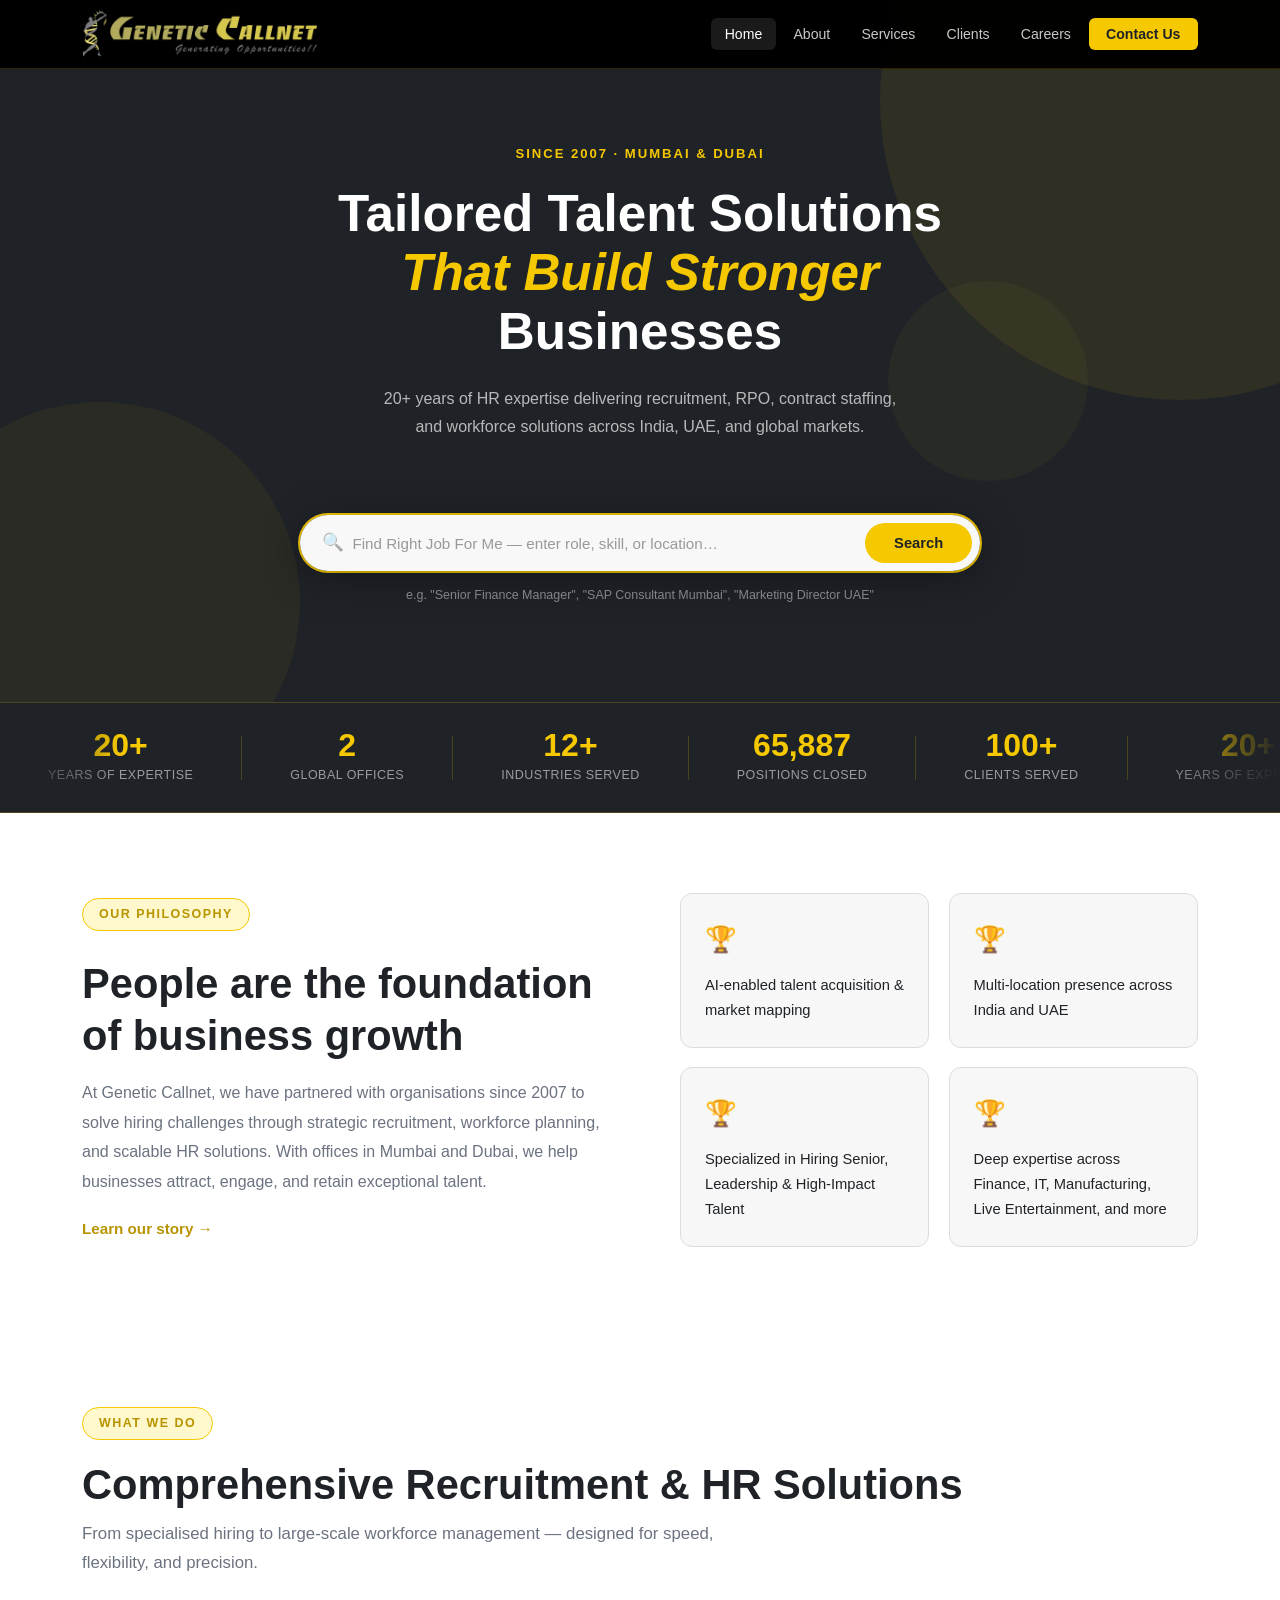
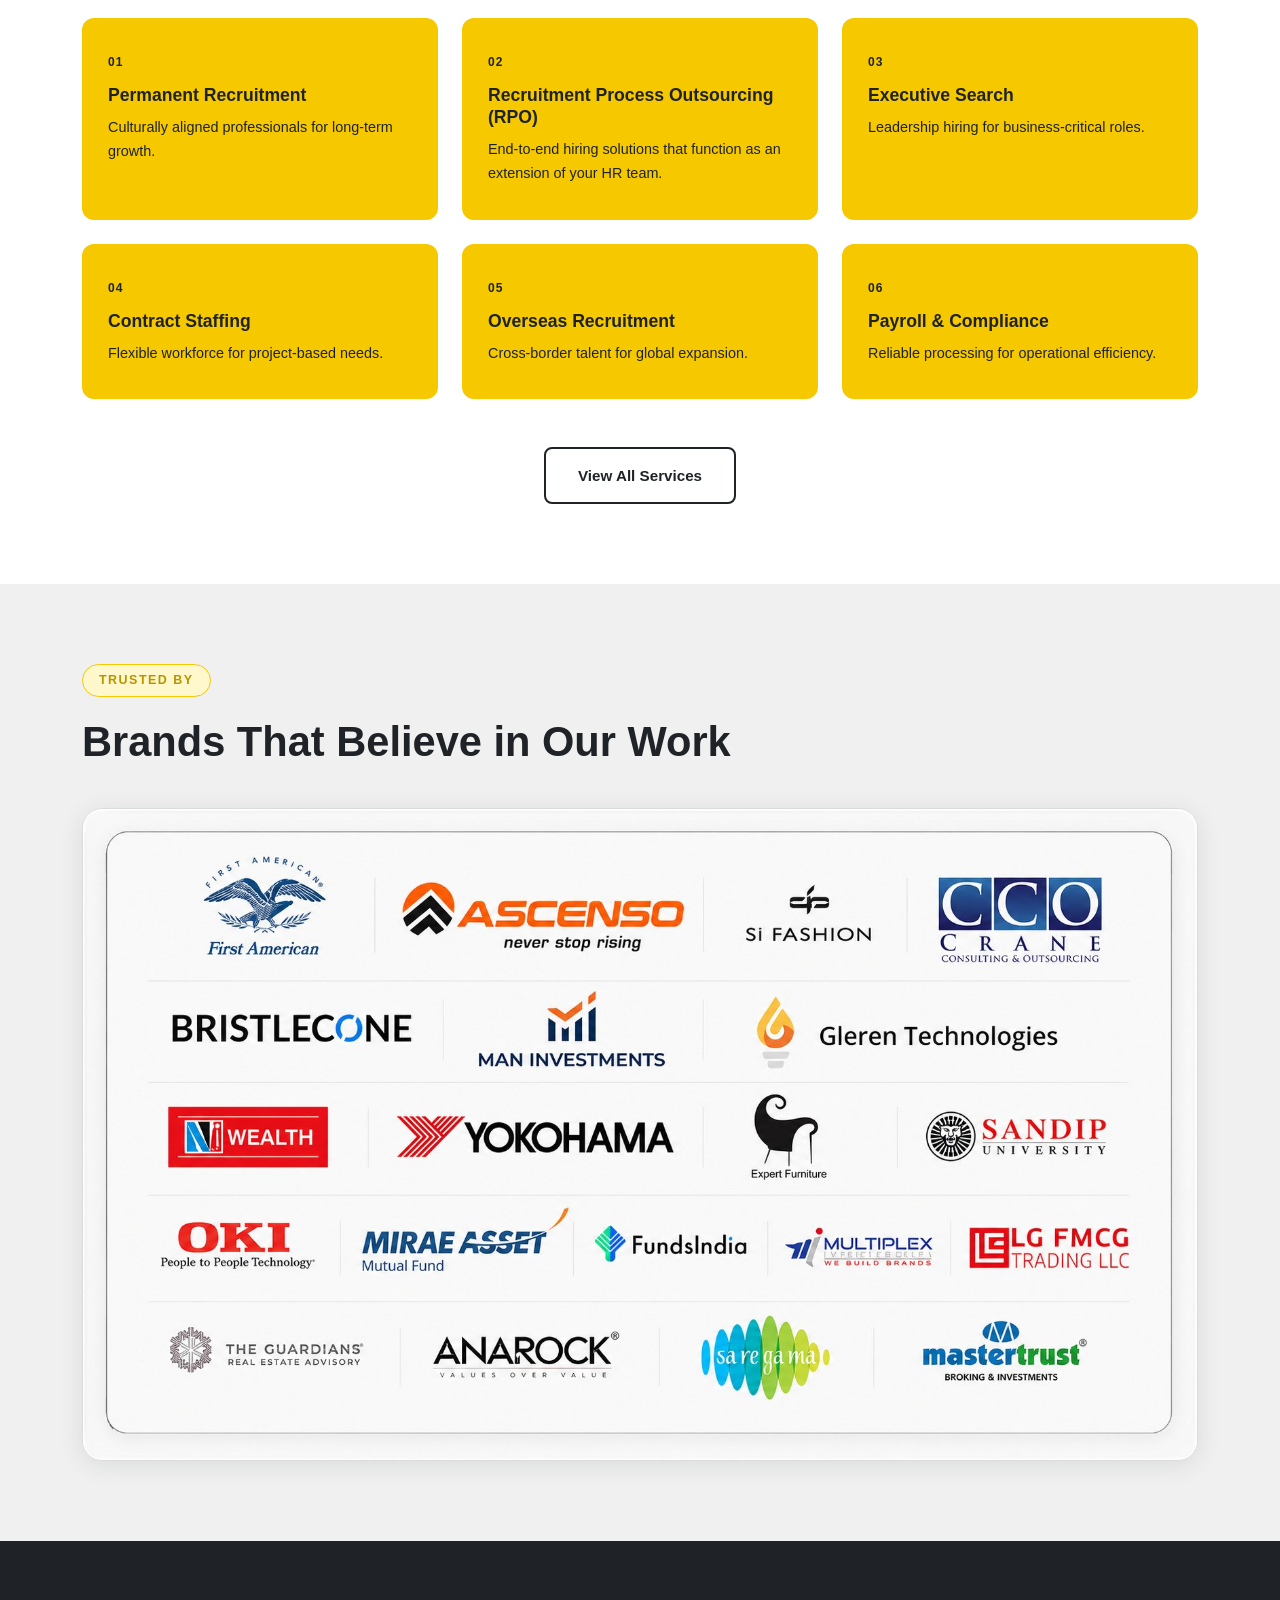
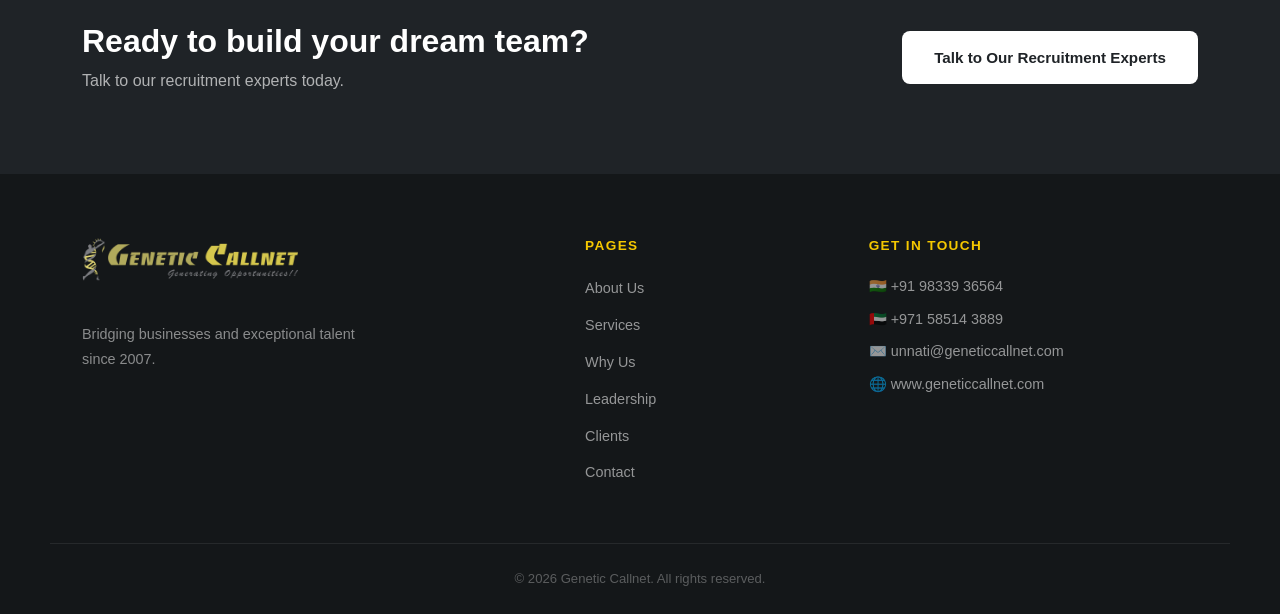
==== index.html @ 15340e13 "Add files via upload" ====
<!DOCTYPE html>
<html lang="en">
<head>
  <meta charset="UTF-8" />
  <meta name="viewport" content="width=device-width, initial-scale=1.0" />
  <title>Genetic Callnet – Tailored Talent Solutions</title>
  <link rel="stylesheet" href="style.css" />
</head>
<body>

  <!-- NAV -->
  <nav class="nav" id="nav">
    <div class="nav-inner">
      <a href="index.html" class="logo"><img src="GCLogo-transparent.png" alt="Genetic Callnet" class="logo-img" /></a>
      <button class="hamburger" id="hamburger" aria-label="Menu"><span></span><span></span><span></span></button>
      <ul class="nav-links" id="nav-links">
        <li><a href="index.html" class="active">Home</a></li>
        <li class="nav-item" id="about-dropdown">
          <button class="dropdown-toggle">About</button>
          <div class="dropdown-menu">
            <a href="about.html">About Us</a>
            <a href="why-us.html">Why Genetic Callnet</a>
            <a href="leadership.html">Leadership Team</a>
          </div>
        </li>
        <li><a href="services.html">Services</a></li>
        <li><a href="clients.html">Clients</a></li>
        <li><a href="careers.html">Careers</a></li>
        <li><a href="contact.html" class="nav-cta">Contact Us</a></li>
      </ul>
    </div>
  </nav>

  <!-- HERO -->
  <section class="hero hero--compact hero--centered">
    <div class="hero-bg">
      <div class="hero-circle c1"></div>
      <div class="hero-circle c2"></div>
      <div class="hero-circle c3"></div>
    </div>
    <div class="hero-content hero-content--centered">
      <p class="hero-eyebrow">Since 2007 · Mumbai & Dubai</p>
      <h1 class="hero-headline">
        Tailored Talent Solutions<br/>
        <em>That Build Stronger</em><br/>
        Businesses
      </h1>
      <p class="hero-sub">20+ years of HR expertise delivering recruitment, RPO, contract staffing, and workforce solutions across India, UAE, and global markets.</p>
      <div class="hero-search-wrap">
        <div class="hero-search-box">
          <span class="hero-search-icon">🔍</span>
          <input type="text" class="hero-search-input" placeholder="Find Right Job For Me — enter role, skill, or location…" id="heroSearch" />
          <button class="hero-search-btn" onclick="handleHeroSearch()">Search</button>
        </div>
        <p class="hero-search-hint">e.g. "Senior Finance Manager", "SAP Consultant Mumbai", "Marketing Director UAE"</p>
      </div>
    </div>
  </section>

  <!-- STATS MARQUEE -->
  <div class="stats-marquee-wrap">
    <div class="stats-marquee-track">
      <!-- repeated twice for seamless loop -->
      <div class="marquee-stat"><span class="marquee-num">20+</span><span class="marquee-label">Years of Expertise</span></div>
      <div class="marquee-divider"></div>
      <div class="marquee-stat"><span class="marquee-num">2</span><span class="marquee-label">Global Offices</span></div>
      <div class="marquee-divider"></div>
      <div class="marquee-stat"><span class="marquee-num">12+</span><span class="marquee-label">Industries Served</span></div>
      <div class="marquee-divider"></div>
      <div class="marquee-stat"><span class="marquee-num">65,887</span><span class="marquee-label">Positions Closed</span></div>
      <div class="marquee-divider"></div>
      <div class="marquee-stat"><span class="marquee-num">100+</span><span class="marquee-label">Clients Served</span></div>
      <div class="marquee-divider"></div>
      <!-- duplicate for seamless loop -->
      <div class="marquee-stat"><span class="marquee-num">20+</span><span class="marquee-label">Years of Expertise</span></div>
      <div class="marquee-divider"></div>
      <div class="marquee-stat"><span class="marquee-num">2</span><span class="marquee-label">Global Offices</span></div>
      <div class="marquee-divider"></div>
      <div class="marquee-stat"><span class="marquee-num">12+</span><span class="marquee-label">Industries Served</span></div>
      <div class="marquee-divider"></div>
      <div class="marquee-stat"><span class="marquee-num">65,887</span><span class="marquee-label">Positions Closed</span></div>
      <div class="marquee-divider"></div>
      <div class="marquee-stat"><span class="marquee-num">100+</span><span class="marquee-label">Clients Served</span></div>
      <div class="marquee-divider"></div>
    </div>
  </div>

  <!-- INTRO -->
  <section class="intro section">
    <div class="container two-col">
      <div class="intro-text">
        <span class="tag">Our Philosophy</span>
        <h2>People are the foundation of business growth</h2>
        <p>At Genetic Callnet, we have partnered with organisations since 2007 to solve hiring challenges through strategic recruitment, workforce planning, and scalable HR solutions. With offices in Mumbai and Dubai, we help businesses attract, engage, and retain exceptional talent.</p>
        <a href="about.html" class="link-arrow">Learn our story →</a>
      </div>
      <div class="why-grid">
        <div class="why-card">
          <div class="why-icon">🏆</div>
          <p>AI-enabled talent acquisition & market mapping</p>
        </div>
        <div class="why-card">
          <div class="why-icon">🏆</div>
          <p>Multi-location presence across India and UAE</p>
        </div>
        <div class="why-card">
          <div class="why-icon">🏆</div>
          <p>Specialized in Hiring Senior, Leadership & High-Impact Talent</p>
        </div>
        <div class="why-card">
          <div class="why-icon">🏆</div>
          <p>Deep expertise across Finance, IT, Manufacturing, Live Entertainment, and more</p>
        </div>
      </div>
    </div>
  </section>

  <!-- SERVICES STRIP -->
  <section class="services-strip section">
    <div class="container">
      <span class="tag">What We Do</span>
      <h2>Comprehensive Recruitment & HR Solutions</h2>
      <p class="section-sub">From specialised hiring to large-scale workforce management — designed for speed, flexibility, and precision.</p>
      <div class="service-cards">
        <a href="services.html" class="service-card">
          <span class="sc-num">01</span>
          <h3>Permanent Recruitment</h3>
          <p>Culturally aligned professionals for long-term growth.</p>
        </a>
        <a href="services.html" class="service-card">
          <span class="sc-num">02</span>
          <h3>Recruitment Process Outsourcing (RPO)</h3>
          <p>End-to-end hiring solutions that function as an extension of your HR team.</p>
        </a>
        <a href="services.html" class="service-card">
          <span class="sc-num">03</span>
          <h3>Executive Search</h3>
          <p>Leadership hiring for business-critical roles.</p>
        </a>
        <a href="services.html" class="service-card">
          <span class="sc-num">04</span>
          <h3>Contract Staffing</h3>
          <p>Flexible workforce for project-based needs.</p>
        </a>
        <a href="services.html" class="service-card">
          <span class="sc-num">05</span>
          <h3>Overseas Recruitment</h3>
          <p>Cross-border talent for global expansion.</p>
        </a>
        <a href="services.html" class="service-card">
          <span class="sc-num">06</span>
          <h3>Payroll & Compliance</h3>
          <p>Reliable processing for operational efficiency.</p>
        </a>
      </div>
      <div class="center-link"><a href="services.html" class="btn btn-outline">View All Services</a></div>
    </div>
  </section>

  <!-- BRANDS -->
  <section class="brands section">
    <div class="container">
      <span class="tag">Trusted By</span>
      <h2>Brands That Believe in Our Work</h2>
      <div class="brands-logo-wrap">
        <img src="clients-logos-v2.png" alt="Our Clients – First American, Ascenso, Si Fashion, Crane CCO, Bristlecone, Man Investments, Gleren Technologies, NJ Wealth, Yokohama, Expert Furniture, Sandip University, OKI, The Guardians, Mirae Asset, FundsIndia, Multiplex, LG FMCG, ANAROCK, Saregama, Mastertrust" class="brands-logo-img" />
      </div>
    </div>
  </section>

  <!-- CTA BANNER -->
  <section class="cta-banner">
    <div class="container cta-inner">
      <div>
        <h2>Ready to build your dream team?</h2>
        <p>Talk to our recruitment experts today.</p>
      </div>
      <a href="contact.html" class="btn btn-white">Talk to Our Recruitment Experts</a>
    </div>
  </section>

  <!-- FOOTER -->
  <footer class="footer">
    <div class="container footer-grid">
      <div class="footer-brand">
        <a href="index.html" class="logo logo-light"><img src="GCLogo-transparent.png" alt="Genetic Callnet" class="logo-img logo-img--footer" /></a>
        <p>Bridging businesses and exceptional talent since 2007.</p>
      </div>
      <div class="footer-links">
        <h4>Pages</h4>
        <ul>
          <li><a href="about.html">About Us</a></li>
          <li><a href="services.html">Services</a></li>
          <li><a href="why-us.html">Why Us</a></li>
          <li><a href="leadership.html">Leadership</a></li>
          <li><a href="clients.html">Clients</a></li>
          <li><a href="contact.html">Contact</a></li>
        </ul>
      </div>
      <div class="footer-contact">
        <h4>Get in Touch</h4>
        <p>🇮🇳 +91 98339 36564</p>
        <p>🇦🇪 +971 58514 3889</p>
        <p>✉️ unnati@geneticcallnet.com</p>
        <p>🌐 www.geneticcallnet.com</p>
      </div>
    </div>
    <div class="footer-bottom">
      <p>© 2026 Genetic Callnet. All rights reserved.</p>
    </div>
  </footer>

  <script>
    function handleHeroSearch() {
      const val = document.getElementById('heroSearch').value.trim();
      if (val) {
        window.location.href = 'careers.html?q=' + encodeURIComponent(val);
      }
    }
    document.getElementById('heroSearch').addEventListener('keydown', function(e) {
      if (e.key === 'Enter') handleHeroSearch();
    });
  </script>
  <script src="main.js"></script>
</body>
</html>
---- style.css ----
/* ─── CENTURY GOTHIC FONT STACK ─── */
/* Century Gothic is a system font; fallbacks for non-Windows systems */
:root {
  --font-main: 'Century Gothic', 'CenturyGothic', 'AppleGothic', 'Gill Sans', 'Gill Sans MT', Calibri, 'Trebuchet MS', sans-serif;
}

/* ================================
   GENETIC CALLNET – MAIN STYLESHEET
   Theme: Yellow · Grey · White
   ================================ */

:root {
  /* Greys (replace navies) */
  --navy:       #1f2327;
  --navy-mid:   #2c3136;
  --navy-light: #3a4149;

  /* Yellow (replace gold) */
  --gold:       #f5c800;
  --gold-light: #ffd633;
  --gold-dim:   #b89400;

  /* Backgrounds */
  --cream:      #f7f7f7;
  --white:      #ffffff;

  /* Text */
  --text:       #1f2327;
  --text-muted: #6b7280;

  /* Alt background & border */
  --bg-alt:     #f0f0f0;
  --border:     #dcdcdc;

  --radius:     12px;
  --radius-lg:  20px;
  --shadow:     0 4px 24px rgba(31,35,39,0.10);
  --shadow-lg:  0 12px 48px rgba(31,35,39,0.16);
  --transition: 0.3s cubic-bezier(0.4,0,0.2,1);
}

*, *::before, *::after { box-sizing: border-box; margin: 0; padding: 0; }
html { scroll-behavior: smooth; }

body {
  font-family: var(--font-main);
  color: var(--text);
  background: var(--white);
  line-height: 1.7;
  -webkit-font-smoothing: antialiased;
}

h1, h2, h3, h4 { font-family: var(--font-main); line-height: 1.25; }
h1 { font-size: clamp(2.2rem, 5vw, 3.8rem); }
h2 { font-size: clamp(1.7rem, 3.5vw, 2.6rem); }
h3 { font-size: clamp(1.2rem, 2vw, 1.5rem); }
h4 { font-size: 1.05rem; }
em { font-style: italic; color: var(--gold-dim); }

p { color: var(--text-muted); font-size: 1rem; }
a { color: inherit; text-decoration: none; }
img { max-width: 100%; }

.container { max-width: 1180px; margin: 0 auto; padding: 0 2rem; }
.section { padding: 5rem 0; }

/* ─── TAG ─── */
.tag {
  display: inline-block;
  font-size: 0.78rem;
  font-weight: 600;
  letter-spacing: 0.12em;
  text-transform: uppercase;
  color: var(--gold-dim);
  background: #fff8cc;
  border: 1px solid #f5c800;
  border-radius: 50px;
  padding: 0.3rem 1rem;
  margin-bottom: 1.2rem;
}

.section-sub {
  color: var(--text-muted);
  font-size: 1.05rem;
  max-width: 640px;
  margin: 0.6rem 0 2.5rem;
}

/* ─── BUTTONS ─── */
.btn {
  display: inline-flex;
  align-items: center;
  gap: 0.5rem;
  font-family: var(--font-main);
  font-size: 0.95rem;
  font-weight: 700;
  border-radius: 8px;
  padding: 0.85rem 2rem;
  cursor: pointer;
  border: none;
  transition: var(--transition);
  text-decoration: none;
}

.btn-primary {
  background: var(--gold);
  color: var(--navy);
}
.btn-primary:hover { background: var(--gold-light); transform: translateY(-2px); box-shadow: 0 8px 24px rgba(245,200,0,0.45); }

.btn-ghost {
  background: rgba(255,255,255,0.12);
  color: var(--white);
  border: 1.5px solid rgba(255,255,255,0.35);
  backdrop-filter: blur(10px);
}
.btn-ghost:hover { background: rgba(255,255,255,0.22); transform: translateY(-2px); }

.btn-outline {
  background: transparent;
  color: var(--navy);
  border: 2px solid var(--navy);
}
.btn-outline:hover { background: var(--navy); color: var(--white); }

.btn-white { background: var(--white); color: var(--navy); font-weight: 700; }
.btn-white:hover { background: var(--gold); color: var(--navy); transform: translateY(-2px); }

.btn-full { width: 100%; justify-content: center; }

.link-arrow {
  display: inline-flex;
  align-items: center;
  gap: 0.4rem;
  color: var(--gold-dim);
  font-weight: 600;
  font-size: 0.95rem;
  margin-top: 1.2rem;
  transition: gap var(--transition);
}
.link-arrow:hover { gap: 0.8rem; }

.center-link { text-align: center; margin-top: 3rem; }

/* ─── NAV ─── */
.nav {
  position: fixed;
  top: 0; left: 0; right: 0;
  z-index: 100;
  background: rgba(0,0,0,0.98);
  backdrop-filter: blur(16px);
  border-bottom: 1px solid rgba(245,200,0,0.18);
  transition: var(--transition);
}

.nav-inner {
  max-width: 1180px;
  margin: 0 auto;
  padding: 0 2rem;
  height: 68px;
  display: flex;
  align-items: center;
  justify-content: space-between;
}

.logo {
  font-family: var(--font-main);
  font-size: 1.35rem;
  font-weight: 700;
  color: var(--white);
  letter-spacing: 0.01em;
}
.logo-g { color: var(--gold); }
.logo-rest { color: var(--white); }
.logo-light .logo-g { color: var(--gold-light); }
.logo-light .logo-rest { color: rgba(255,255,255,0.85); }

.nav-links {
  display: flex;
  align-items: center;
  gap: 0.25rem;
  list-style: none;
}

.nav-links a {
  color: rgba(255,255,255,0.78);
  font-size: 0.88rem;
  font-weight: 500;
  padding: 0.5rem 0.85rem;
  border-radius: 6px;
  transition: var(--transition);
}
.nav-links a:hover, .nav-links a.active { color: var(--white); background: rgba(255,255,255,0.1); }

.nav-links .nav-cta {
  background: var(--gold);
  color: var(--navy);
  font-weight: 700;
  padding: 0.5rem 1.1rem;
  border-radius: 6px;
}
.nav-links .nav-cta:hover { background: var(--gold-light); }

.hamburger {
  display: none;
  flex-direction: column;
  gap: 5px;
  background: none;
  border: none;
  cursor: pointer;
  padding: 4px;
}
.hamburger span {
  display: block;
  width: 24px;
  height: 2px;
  background: var(--white);
  border-radius: 2px;
  transition: var(--transition);
}

/* ─── HERO ─── */
.hero {
  min-height: 100vh;
  background: var(--navy);
  display: flex;
  flex-direction: column;
  justify-content: center;
  padding: 8rem 2rem 3rem;
  position: relative;
  overflow: hidden;
}

.hero-bg { position: absolute; inset: 0; pointer-events: none; }
.hero-circle {
  position: absolute;
  border-radius: 50%;
  background: var(--gold);
  opacity: 0.07;
}
.c1 { width: 600px; height: 600px; top: -200px; right: -200px; }
.c2 { width: 400px; height: 400px; bottom: -100px; left: -100px; opacity: 0.05; }
.c3 { width: 200px; height: 200px; top: 40%; right: 15%; opacity: 0.04; }

.hero-content { max-width: 1180px; margin: 0 auto; width: 100%; position: relative; z-index: 1; }

.hero-eyebrow {
  font-size: 0.82rem;
  font-weight: 600;
  letter-spacing: 0.15em;
  text-transform: uppercase;
  color: var(--gold);
  margin-bottom: 1.2rem;
}

.hero-headline { color: var(--white); line-height: 1.15; margin-bottom: 1.5rem; }
.hero-headline em { color: var(--gold); }

.hero-sub {
  color: rgba(255,255,255,0.68);
  font-size: 1.1rem;
  max-width: 580px;
  margin-bottom: 2.5rem;
}

.hero-ctas { display: flex; gap: 1rem; flex-wrap: wrap; }

.hero-stats {
  display: flex;
  align-items: center;
  gap: 2.5rem;
  margin-top: 5rem;
  max-width: 1180px;
  margin-left: auto; margin-right: auto;
  padding: 2rem;
  background: rgba(255,255,255,0.05);
  border: 1px solid rgba(245,200,0,0.2);
  border-radius: var(--radius);
  backdrop-filter: blur(10px);
  position: relative; z-index: 1;
}

.stat { display: flex; flex-direction: column; gap: 0.3rem; }
.stat-num { font-family: var(--font-main); font-size: 2.2rem; font-weight: 700; color: var(--gold); }
.stat-label { font-size: 0.85rem; color: rgba(255,255,255,0.6); }
.stat-divider { width: 1px; height: 50px; background: rgba(245,200,0,0.25); }

/* ─── PAGE HERO ─── */
.page-hero {
  background: var(--navy);
  padding: 9rem 2rem 5rem;
  position: relative;
  overflow: hidden;
}

.page-hero-bg {
  position: absolute; inset: 0;
  background: radial-gradient(ellipse at 80% 50%, rgba(245,200,0,0.07) 0%, transparent 60%);
}

.page-hero .container { position: relative; z-index: 1; }
.page-hero h1 { color: var(--white); margin-bottom: 1rem; }
.page-hero h1 em { color: var(--gold); }
.page-hero .hero-sub { color: rgba(255,255,255,0.65); }

/* ─── TWO COLUMN ─── */
.two-col {
  display: grid;
  grid-template-columns: 1fr 1fr;
  gap: 5rem;
  align-items: center;
}

/* ─── INTRO ─── */
.intro-text h2 { margin: 0.5rem 0 1rem; }
.intro-text p { line-height: 1.85; }

.why-grid { display: grid; grid-template-columns: 1fr 1fr; gap: 1.2rem; }

.why-card {
  background: var(--cream);
  border: 1px solid var(--border);
  border-radius: var(--radius);
  padding: 1.5rem;
  transition: var(--transition);
}
.why-card:hover { box-shadow: var(--shadow); transform: translateY(-3px); border-color: var(--gold); }
.why-icon { font-size: 1.6rem; margin-bottom: 0.7rem; }
.why-card p { font-size: 0.92rem; color: var(--text); }

/* ─── SERVICE STRIP ─── */
.service-cards {
  display: grid;
  grid-template-columns: repeat(3, 1fr);
  gap: 1.5rem;
  margin-top: 2.5rem;
}

.service-card {
  background: var(--gold);
  border: 2px solid var(--gold);
  border-radius: var(--radius);
  padding: 2rem 1.5rem;
  display: block;
  transition: var(--transition);
  position: relative;
  overflow: hidden;
  color: var(--navy);
}
.service-card::before {
  content: '';
  position: absolute;
  inset: 0;
  background: var(--navy);
  transform: scaleY(0);
  transform-origin: bottom;
  transition: var(--transition);
  z-index: 0;
}
.service-card:hover { box-shadow: 0 12px 40px rgba(245,200,0,0.35); transform: translateY(-5px); }
.service-card:hover::before { transform: scaleY(1); }
.service-card:hover .sc-num,
.service-card:hover h3,
.service-card:hover p { color: var(--white); position: relative; z-index: 1; }
.service-card .sc-num,
.service-card h3,
.service-card p { position: relative; z-index: 1; transition: color var(--transition); }

.sc-num {
  font-size: 0.75rem;
  font-weight: 700;
  letter-spacing: 0.1em;
  color: var(--navy);
  display: block;
  margin-bottom: 0.8rem;
}
.service-card h3 { font-size: 1.1rem; margin-bottom: 0.5rem; color: var(--navy); }
.service-card p { font-size: 0.9rem; color: var(--navy); }

/* ─── BRANDS ─── */
.brands { background: var(--bg-alt); }

.brands-row { display: flex; flex-wrap: wrap; gap: 1.2rem; margin-top: 2rem; }

.brands-row span {
  background: var(--white);
  border: 1px solid var(--border);
  border-radius: 8px;
  padding: 0.75rem 1.5rem;
  font-weight: 600;
  font-size: 0.9rem;
  color: var(--navy-mid);
  transition: var(--transition);
}
.brands-row span:hover { border-color: var(--gold); box-shadow: var(--shadow); }

/* ─── CTA BANNER ─── */
.cta-banner { background: var(--navy); padding: 5rem 2rem; }

.cta-inner {
  display: flex;
  align-items: center;
  justify-content: space-between;
  gap: 2rem;
  flex-wrap: wrap;
}
.cta-inner h2 { color: var(--white); font-size: 2rem; margin-bottom: 0.4rem; }
.cta-inner p { color: rgba(255,255,255,0.65); }

/* ─── FOOTER ─── */
.footer { background: #141719; padding: 4rem 2rem 0; }

.footer-grid {
  display: grid;
  grid-template-columns: 2fr 1fr 1.5fr;
  gap: 4rem;
  padding-bottom: 3rem;
  border-bottom: 1px solid rgba(255,255,255,0.08);
}

.footer-brand p {
  color: rgba(255,255,255,0.5);
  font-size: 0.9rem;
  margin-top: 1rem;
  max-width: 280px;
}

.footer-links h4, .footer-contact h4 {
  color: var(--gold);
  font-size: 0.85rem;
  letter-spacing: 0.1em;
  text-transform: uppercase;
  margin-bottom: 1.2rem;
  font-family: var(--font-main);
}

.footer-links ul { list-style: none; }
.footer-links li { margin-bottom: 0.6rem; }
.footer-links a { color: rgba(255,255,255,0.55); font-size: 0.9rem; transition: var(--transition); }
.footer-links a:hover { color: var(--gold); }

.footer-contact p { color: rgba(255,255,255,0.55); font-size: 0.9rem; margin-bottom: 0.5rem; }

.footer-bottom { padding: 1.5rem 0; text-align: center; }
.footer-bottom p { font-size: 0.82rem; color: rgba(255,255,255,0.3); }

/* ─── ABOUT PAGE ─── */
.about-side { display: flex; flex-direction: column; gap: 1.5rem; }
.about-highlight {
  background: var(--cream);
  border: 1px solid var(--border);
  border-radius: var(--radius);
  padding: 2rem;
  text-align: center;
}
.about-big {
  font-family: var(--font-main);
  font-size: 3.5rem;
  font-weight: 900;
  color: var(--gold-dim);
  display: block;
  line-height: 1;
}
.about-highlight p { font-size: 0.95rem; color: var(--text-muted); margin-top: 0.5rem; }

.mv-grid { display: grid; grid-template-columns: 1fr 1fr; gap: 2rem; }

.mv-card {
  padding: 3rem 2.5rem;
  border-radius: var(--radius-lg);
  position: relative;
  overflow: hidden;
}
.mission { background: var(--navy); color: white; }
.vision  { background: var(--gold); color: var(--navy); }
.mv-icon { font-size: 2rem; margin-bottom: 1rem; }
.mv-card h3 { margin-bottom: 1rem; font-size: 1.4rem; }
.mission h3 { color: var(--gold); }
.vision h3  { color: var(--navy); }
.mission p  { color: rgba(255,255,255,0.75); }
.vision p   { color: rgba(31,35,39,0.75); }

.process-steps { display: flex; align-items: stretch; gap: 0.5rem; flex-wrap: wrap; }
.step {
  flex: 1; min-width: 160px;
  background: var(--white);
  border-radius: var(--radius);
  padding: 2rem 1.5rem;
  border: 1px solid var(--border);
}
.step-num {
  font-family: var(--font-main);
  font-size: 1.8rem;
  font-weight: 700;
  color: var(--gold);
  display: block;
  margin-bottom: 0.5rem;
}
.step h4 { margin-bottom: 0.4rem; }
.step p  { font-size: 0.88rem; }
.step-arrow { color: var(--gold); font-size: 1.5rem; padding-top: 2.5rem; flex-shrink: 0; }

/* ─── SERVICES FULL GRID ─── */
.services-full-grid { display: grid; grid-template-columns: 1fr 1fr; gap: 1.5rem; }

.svc-full-card {
  display: flex;
  gap: 1.5rem;
  background: var(--white);
  border: 1px solid var(--border);
  border-radius: var(--radius);
  padding: 2rem;
  transition: var(--transition);
}
.svc-full-card:hover { box-shadow: var(--shadow); transform: translateY(-3px); border-color: var(--gold); }

.svc-icon-box {
  font-size: 2rem; flex-shrink: 0;
  width: 56px; height: 56px;
  background: #fff8cc;
  border-radius: 12px;
  display: flex; align-items: center; justify-content: center;
}
.svc-content h3 { font-size: 1.15rem; margin-bottom: 0.5rem; }
.svc-content p  { font-size: 0.92rem; line-height: 1.7; }

/* ─── WHY US ─── */
.advantage-grid { display: grid; grid-template-columns: 1fr 1fr; gap: 1.5rem; }

.adv-card {
  display: flex; gap: 1.5rem;
  background: var(--white);
  border: 1px solid var(--border);
  border-radius: var(--radius);
  padding: 2.5rem 2rem;
  transition: var(--transition);
}
.adv-card:hover { box-shadow: var(--shadow); transform: translateY(-3px); border-color: var(--gold); }
.adv-card--wide { grid-column: 1 / -1; }

.adv-num {
  font-family: var(--font-main);
  font-size: 2.5rem; font-weight: 900;
  color: var(--gold); opacity: 0.4;
  flex-shrink: 0; line-height: 1;
}
.adv-body h3 { margin-bottom: 0.7rem; }
.adv-body p  { font-size: 0.95rem; line-height: 1.8; }

.industry-tags { display: flex; flex-wrap: wrap; gap: 0.6rem; margin-top: 1.2rem; }
.industry-tags span {
  background: #fff8cc;
  border: 1px solid #f5c800;
  border-radius: 50px;
  padding: 0.3rem 0.9rem;
  font-size: 0.82rem;
  font-weight: 500;
  color: var(--navy-mid);
}

.numbers-row { display: grid; grid-template-columns: repeat(4, 1fr); gap: 2rem; }
.number-card {
  text-align: center;
  background: var(--white);
  border-radius: var(--radius);
  padding: 2.5rem 1.5rem;
  border: 1px solid var(--border);
  transition: var(--transition);
}
.number-card:hover { border-color: var(--gold); box-shadow: var(--shadow); }
.big-num {
  font-family: var(--font-main);
  font-size: 3rem; font-weight: 900;
  color: var(--gold-dim);
  display: block; margin-bottom: 0.5rem;
}
.number-card p { font-size: 0.9rem; }

/* ─── LEADERSHIP ─── */
.leaders-grid { display: flex; flex-direction: column; gap: 2.5rem; }

.leader-card {
  display: flex; gap: 3rem;
  background: var(--white);
  border: 1px solid var(--border);
  border-radius: var(--radius-lg);
  padding: 3rem;
  align-items: flex-start;
  transition: var(--transition);
}
.leader-card:hover { box-shadow: var(--shadow-lg); border-color: var(--gold); }

.leader-avatar {
  width: 120px; height: 120px;
  border-radius: 50%;
  display: flex; align-items: center; justify-content: center;
  font-size: 1.6rem; font-weight: 700;
  color: white; flex-shrink: 0;
  font-family: var(--font-main);
}

.leader-info h3 { margin-bottom: 0.2rem; font-size: 1.5rem; }
.leader-title { color: var(--gold-dim); font-weight: 600; font-size: 0.9rem; margin-bottom: 1rem; }
.leader-bio { font-size: 0.97rem; line-height: 1.85; }
.leader-expertise { display: flex; flex-wrap: wrap; gap: 0.6rem; margin-top: 1.2rem; }
.leader-expertise span {
  background: #fff8cc;
  border: 1px solid #f5c800;
  border-radius: 50px;
  padding: 0.3rem 0.9rem;
  font-size: 0.82rem;
  font-weight: 500;
  color: var(--navy);
}

/* ─── CLIENTS ─── */
.brands-showcase { display: grid; grid-template-columns: repeat(4, 1fr); gap: 1.2rem; }

.brand-tile {
  background: var(--white);
  border: 1px solid var(--border);
  border-radius: var(--radius);
  padding: 2rem 1.5rem;
  text-align: center;
  font-weight: 700; font-size: 1rem;
  color: var(--navy);
  transition: var(--transition);
}
.brand-tile:hover { border-color: var(--gold); box-shadow: var(--shadow); transform: translateY(-3px); }

.industry-grid { display: grid; grid-template-columns: repeat(4, 1fr); gap: 1.2rem; }

.industry-card {
  background: var(--white);
  border: 1px solid var(--border);
  border-radius: var(--radius);
  padding: 1.8rem 1.5rem;
  transition: var(--transition);
}
.industry-card:hover { box-shadow: var(--shadow); transform: translateY(-3px); border-color: var(--gold); }
.ind-icon { font-size: 2rem; display: block; margin-bottom: 0.8rem; }
.industry-card h4 { margin-bottom: 0.5rem; }
.industry-card p  { font-size: 0.85rem; }

/* ─── CASE STUDIES ─── */
.cases-grid { display: grid; grid-template-columns: 1fr 1fr; gap: 2rem; }

.case-card {
  background: var(--white);
  border: 1px solid var(--border);
  border-radius: var(--radius-lg);
  overflow: hidden;
  transition: var(--transition);
}
.case-card:hover { box-shadow: var(--shadow-lg); transform: translateY(-4px); border-color: var(--gold); }

.case-header {
  display: flex; align-items: center;
  gap: 1.2rem; padding: 1.8rem 2rem;
}
.case-logo-placeholder {
  width: 52px; height: 52px;
  border-radius: 12px;
  display: flex; align-items: center; justify-content: center;
  font-size: 0.9rem; font-weight: 700;
  color: white; flex-shrink: 0;
}
.case-header h3 { font-size: 1.2rem; margin-bottom: 0.2rem; }
.case-sector { font-size: 0.8rem; color: var(--text-muted); font-weight: 500; }

.case-body { padding: 0 2rem 1.5rem; display: flex; flex-direction: column; gap: 1rem; }
.case-challenge h4, .case-solution h4, .case-outcome h4 {
  font-family: var(--font-main);
  font-size: 0.78rem; letter-spacing: 0.1em;
  text-transform: uppercase; color: var(--text-muted);
  margin-bottom: 0.4rem;
}
.case-challenge p, .case-solution p, .case-outcome p { font-size: 0.92rem; line-height: 1.7; }

.outcome-highlight {
  display: flex; align-items: center; gap: 1rem;
  background: #fff8cc;
  border-radius: 10px; padding: 1rem 1.2rem;
  border: 1px solid #f5c800;
}
.outcome-num {
  font-family: var(--font-main);
  font-size: 2.2rem; font-weight: 900;
  color: var(--gold-dim); flex-shrink: 0;
}
.outcome-highlight p { font-size: 0.88rem; margin: 0; }

.case-tags { display: flex; flex-wrap: wrap; gap: 0.5rem; padding: 0 2rem 2rem; }
.case-tags span {
  background: var(--cream);
  border: 1px solid var(--border);
  border-radius: 50px;
  padding: 0.2rem 0.8rem;
  font-size: 0.78rem; font-weight: 500;
}

/* ─── CONTACT ─── */
.contact-layout {
  display: grid; grid-template-columns: 1fr 1.4fr;
  gap: 5rem; align-items: flex-start;
}

.contact-info-col h2 { margin-bottom: 2rem; }
.contact-cards { display: flex; flex-direction: column; gap: 1.2rem; }

.contact-card {
  display: flex; gap: 1.2rem;
  background: var(--cream);
  border: 1px solid var(--border);
  border-radius: var(--radius);
  padding: 1.5rem; align-items: center;
  transition: var(--transition);
}
.contact-card:hover { border-color: var(--gold); }
.contact-card-icon { font-size: 1.8rem; flex-shrink: 0; display: flex; align-items: center; justify-content: center; width: 44px; height: 44px; }
.contact-card h4 { margin-bottom: 0.2rem; }
.contact-card p  { font-size: 0.88rem; color: var(--text-muted); }
.contact-link {
  display: inline-block;
  color: var(--gold-dim);
  font-weight: 600; font-size: 0.95rem;
  margin-top: 0.2rem;
  transition: var(--transition);
}
.contact-link:hover { color: var(--gold); }

.contact-form-col h2 { margin-bottom: 2rem; }
.contact-form { display: flex; flex-direction: column; gap: 1.2rem; }
.form-row { display: grid; grid-template-columns: 1fr 1fr; gap: 1.2rem; }
.form-group { display: flex; flex-direction: column; gap: 0.5rem; }
.form-group label { font-size: 0.85rem; font-weight: 600; color: var(--text); }

.contact-form input,
.contact-form select,
.contact-form textarea {
  width: 100%;
  padding: 0.85rem 1.1rem;
  border: 1.5px solid var(--border);
  border-radius: 8px;
  font-family: var(--font-main);
  font-size: 0.95rem;
  color: var(--text);
  background: var(--white);
  transition: var(--transition);
  outline: none;
}
.contact-form input:focus,
.contact-form select:focus,
.contact-form textarea:focus {
  border-color: var(--gold);
  box-shadow: 0 0 0 3px rgba(245,200,0,0.18);
}
.contact-form textarea { resize: vertical; }

/* ─── DROPDOWN NAV ─── */
.nav-item { position: relative; list-style: none; }

.nav-item .dropdown-toggle {
  display: flex; align-items: center; gap: 0.3rem;
  cursor: pointer;
  color: rgba(255,255,255,0.78);
  font-size: 0.88rem; font-weight: 500;
  padding: 0.5rem 0.85rem; border-radius: 6px;
  transition: var(--transition);
  background: none; border: none;
  font-family: var(--font-main); white-space: nowrap;
}
.nav-item .dropdown-toggle:hover,
.nav-item.open .dropdown-toggle {
  color: var(--white); background: rgba(255,255,255,0.1);
}

.dropdown-arrow { display: inline-block; font-size: 0.65rem; transition: transform var(--transition); margin-top: 1px; }
.nav-item.open .dropdown-arrow { transform: rotate(180deg); }

.dropdown-menu {
  display: none;
  position: absolute; top: calc(100% + 8px); left: 0;
  min-width: 210px;
  background: var(--navy-mid);
  border: 1px solid rgba(245,200,0,0.2);
  border-radius: var(--radius);
  padding: 0.5rem;
  box-shadow: 0 12px 36px rgba(0,0,0,0.3);
  z-index: 200;
  animation: dropIn 0.2s ease both;
}
@keyframes dropIn {
  from { opacity: 0; transform: translateY(-6px); }
  to   { opacity: 1; transform: translateY(0); }
}
.nav-item.open .dropdown-menu { display: block; }

.dropdown-menu a {
  display: block;
  color: rgba(255,255,255,0.78) !important;
  font-size: 0.88rem;
  padding: 0.6rem 1rem; border-radius: 6px;
  transition: var(--transition);
  background: none !important;
}
.dropdown-menu a:hover { color: var(--gold) !important; background: rgba(245,200,0,0.08) !important; }
.dropdown-menu a.active { color: var(--gold) !important; }

/* ─── COMPACT HERO ─── */
.hero--compact {
  min-height: 78vh;
  padding-top: 7rem;
  padding-bottom: 4rem;
  justify-content: center;
}
.hero--compact .hero-headline { font-size: clamp(2rem, 4.2vw, 3.2rem); }
.hero--compact .hero-sub { font-size: 1rem; max-width: 520px; }

/* ─── STATS MARQUEE ─── */
.stats-marquee-wrap {
  background: #1f2327;
  border-top: 1px solid rgba(245,200,0,0.2);
  border-bottom: 1px solid rgba(245,200,0,0.2);
  overflow: hidden;
  padding: 0;
  position: relative;
}
.stats-marquee-wrap::before,
.stats-marquee-wrap::after {
  content: '';
  position: absolute; top: 0; bottom: 0; width: 120px;
  z-index: 2; pointer-events: none;
}
.stats-marquee-wrap::before { left: 0;  background: linear-gradient(to right, #1f2327, transparent); }
.stats-marquee-wrap::after  { right: 0; background: linear-gradient(to left,  #1f2327, transparent); }

.stats-marquee-track {
  display: flex; align-items: center;
  width: max-content;
  animation: marqueeScroll 28s linear infinite;
  padding: 1.6rem 0;
}
.stats-marquee-track:hover { animation-play-state: paused; }

@keyframes marqueeScroll {
  from { transform: translateX(0); }
  to   { transform: translateX(-50%); }
}

.marquee-stat {
  display: flex; flex-direction: column; align-items: center;
  gap: 0.3rem; padding: 0 3rem; white-space: nowrap;
}
.marquee-num {
  font-family: var(--font-main);
  font-size: 2rem; font-weight: 700;
  color: var(--gold); line-height: 1;
}
.marquee-label {
  font-size: 0.78rem;
  color: rgba(255,255,255,0.55);
  letter-spacing: 0.04em; text-transform: uppercase;
}
.marquee-divider {
  width: 1px; height: 44px;
  background: rgba(245,200,0,0.2); flex-shrink: 0;
}

/* ─── LOGO IMAGE ─── */
.logo-img {
  height: 48px; width: auto; display: block;
  object-fit: contain;
  /* Black bg on logo blends seamlessly with dark nav */
  border-radius: 6px;
  transition: opacity 0.2s ease;
}
.logo-img:hover { opacity: 0.85; }
.logo-img--footer {
  height: 44px;
}

/* Remove pill wrapper — black logo bg merges with dark backgrounds */
.nav .logo {
  background: transparent;
  border: none;
  padding: 2px 0;
}
.footer-brand .logo {
  display: inline-block;
  background: transparent;
  border: none;
  padding: 0;
  margin-bottom: 1rem;
}

/* ─── RESPONSIVE ─── */
@media (max-width: 900px) {
  .two-col, .services-full-grid, .advantage-grid, .cases-grid, .contact-layout { grid-template-columns: 1fr; gap: 2.5rem; }
  .adv-card--wide { grid-column: 1; }
  .mv-grid { grid-template-columns: 1fr; }
  .service-cards { grid-template-columns: 1fr 1fr; }
  .numbers-row { grid-template-columns: 1fr 1fr; }
  .brands-showcase { grid-template-columns: repeat(2, 1fr); }
  .industry-grid { grid-template-columns: 1fr 1fr; }
  .hero-stats { flex-direction: column; gap: 1.5rem; }
  .stat-divider { width: 60px; height: 1px; }
  .process-steps { flex-direction: column; }
  .step-arrow { display: none; }
  .leader-card { flex-direction: column; gap: 1.5rem; }
  .cta-inner { flex-direction: column; text-align: center; }
  .footer-grid { grid-template-columns: 1fr 1fr; gap: 2rem; }
  .form-row { grid-template-columns: 1fr; }
}

@media (max-width: 640px) {
  .nav-links { display: none; flex-direction: column; position: fixed; top: 68px; left: 0; right: 0; background: var(--navy); padding: 1.5rem 2rem; gap: 0.5rem; }
  .nav-links.open { display: flex; }
  .hamburger { display: flex; }
  .service-cards { grid-template-columns: 1fr; }
  .numbers-row, .brands-showcase, .industry-grid { grid-template-columns: 1fr; }
  .hero-ctas { flex-direction: column; }
  .footer-grid { grid-template-columns: 1fr; }
}

/* mobile dropdown */
@media (max-width: 640px) {
  .nav-item .dropdown-toggle { width: 100%; }
  .dropdown-menu {
    position: static; box-shadow: none;
    border: none; background: rgba(255,255,255,0.05);
    padding-left: 1rem; animation: none;
  }
}

/* ─── ANIMATIONS ─── */
@keyframes fadeUp {
  from { opacity: 0; transform: translateY(28px); }
  to   { opacity: 1; transform: translateY(0); }
}
.hero-content > * { animation: fadeUp 0.7s ease both; }
.hero-eyebrow  { animation-delay: 0.1s; }
.hero-headline { animation-delay: 0.25s; }
.hero-sub      { animation-delay: 0.4s; }
.hero-ctas     { animation-delay: 0.55s; }
.hero-stats    { animation-delay: 0.7s; }

/* ─── BRANDS LOGO IMAGE ─── */
.brands-logo-wrap {
  margin-top: 2.5rem;
  border-radius: var(--radius-lg);
  overflow: hidden;
  box-shadow: var(--shadow);
  border: 1px solid var(--border);
}
.brands-logo-img {
  width: 100%;
  height: auto;
  display: block;
  object-fit: contain;
}

/* ─── LEADER PHOTO AVATAR ─── */
.leader-avatar--photo {
  background: var(--bg-alt) !important;
  overflow: hidden;
  flex-shrink: 0;
  width: 120px;
  height: 120px;
  border-radius: 50%;
  border: 3px solid var(--gold);
}
.leader-avatar--photo img {
  width: 120px;
  height: 120px;
  object-fit: cover;
  object-position: center top;
  display: block;
  border-radius: 50%;
}

/* ─── HOVER DROPDOWN (desktop) ─── */
@media (min-width: 641px) {
  .nav-item:hover .dropdown-menu {
    display: block;
  }
  .nav-item:hover .dropdown-toggle {
    color: var(--white);
    background: rgba(255,255,255,0.1);
  }
  .nav-item:hover .dropdown-arrow {
    transform: rotate(180deg);
  }
}

/* ─── CENTERED HERO ─── */
.hero--centered { text-align: center; }
.hero-content--centered {
  display: flex;
  flex-direction: column;
  align-items: center;
}
.hero--centered .hero-eyebrow { text-align: center; }
.hero--centered .hero-headline { text-align: center; }
.hero--centered .hero-sub { text-align: center; margin-left: auto; margin-right: auto; }

/* ─── HERO SEARCH BAR ─── */
.hero-search-wrap {
  width: 100%;
  max-width: 680px;
  margin-top: 2.2rem;
}

.hero-search-box {
  display: flex;
  align-items: center;
  background: rgba(255,255,255,0.97);
  border-radius: 50px;
  padding: 0.5rem 0.5rem 0.5rem 1.4rem;
  box-shadow: 0 8px 40px rgba(0,0,0,0.35), 0 0 0 2px var(--gold);
  gap: 0.5rem;
}

.hero-search-icon {
  font-size: 1.1rem;
  flex-shrink: 0;
  opacity: 0.5;
}

.hero-search-input {
  flex: 1;
  border: none;
  outline: none;
  background: transparent;
  font-family: var(--font-main);
  font-size: 0.95rem;
  color: var(--text);
  padding: 0.5rem 0;
  min-width: 0;
}
.hero-search-input::placeholder { color: #999; }

.hero-search-btn {
  background: var(--gold);
  color: var(--navy);
  border: none;
  border-radius: 50px;
  padding: 0.75rem 1.8rem;
  font-family: var(--font-main);
  font-size: 0.92rem;
  font-weight: 700;
  cursor: pointer;
  white-space: nowrap;
  transition: var(--transition);
  flex-shrink: 0;
}
.hero-search-btn:hover { background: var(--gold-light); transform: scale(1.03); }

.hero-search-hint {
  font-size: 0.78rem;
  color: rgba(255,255,255,0.45);
  margin-top: 0.9rem;
  text-align: center;
}

@media (max-width: 640px) {
  .hero-search-box { border-radius: 14px; flex-wrap: wrap; padding: 0.8rem 1rem; }
  .hero-search-input { width: 100%; }
  .hero-search-btn { width: 100%; border-radius: 8px; text-align: center; justify-content: center; }
}

/* ─── SPARKLE ICONS: yellow on dark mission card, black on yellow vision card ─── */
.mission .mv-icon {
  filter: invert(84%) sepia(94%) saturate(600%) hue-rotate(3deg) brightness(105%) contrast(101%);
  font-size: 2.2rem;
}
.vision .mv-icon {
  filter: brightness(0);
  font-size: 2.2rem;
}
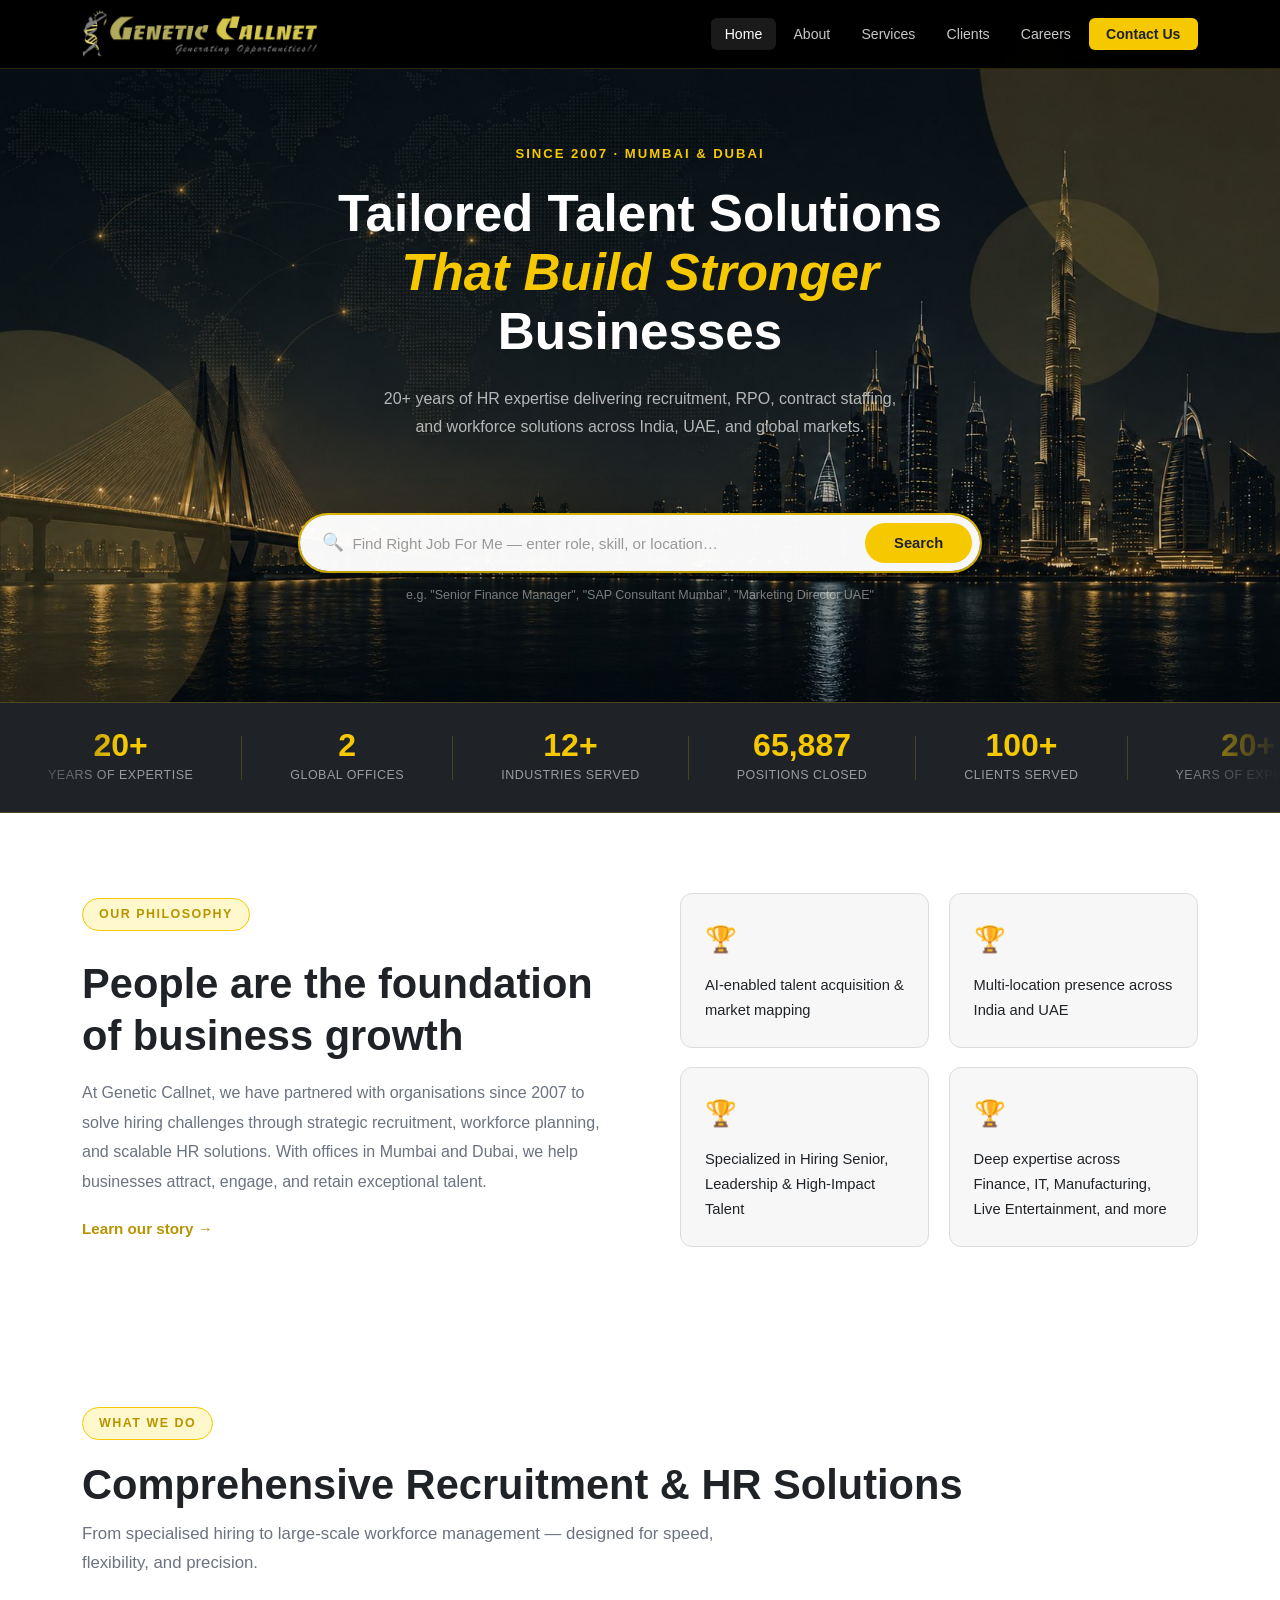
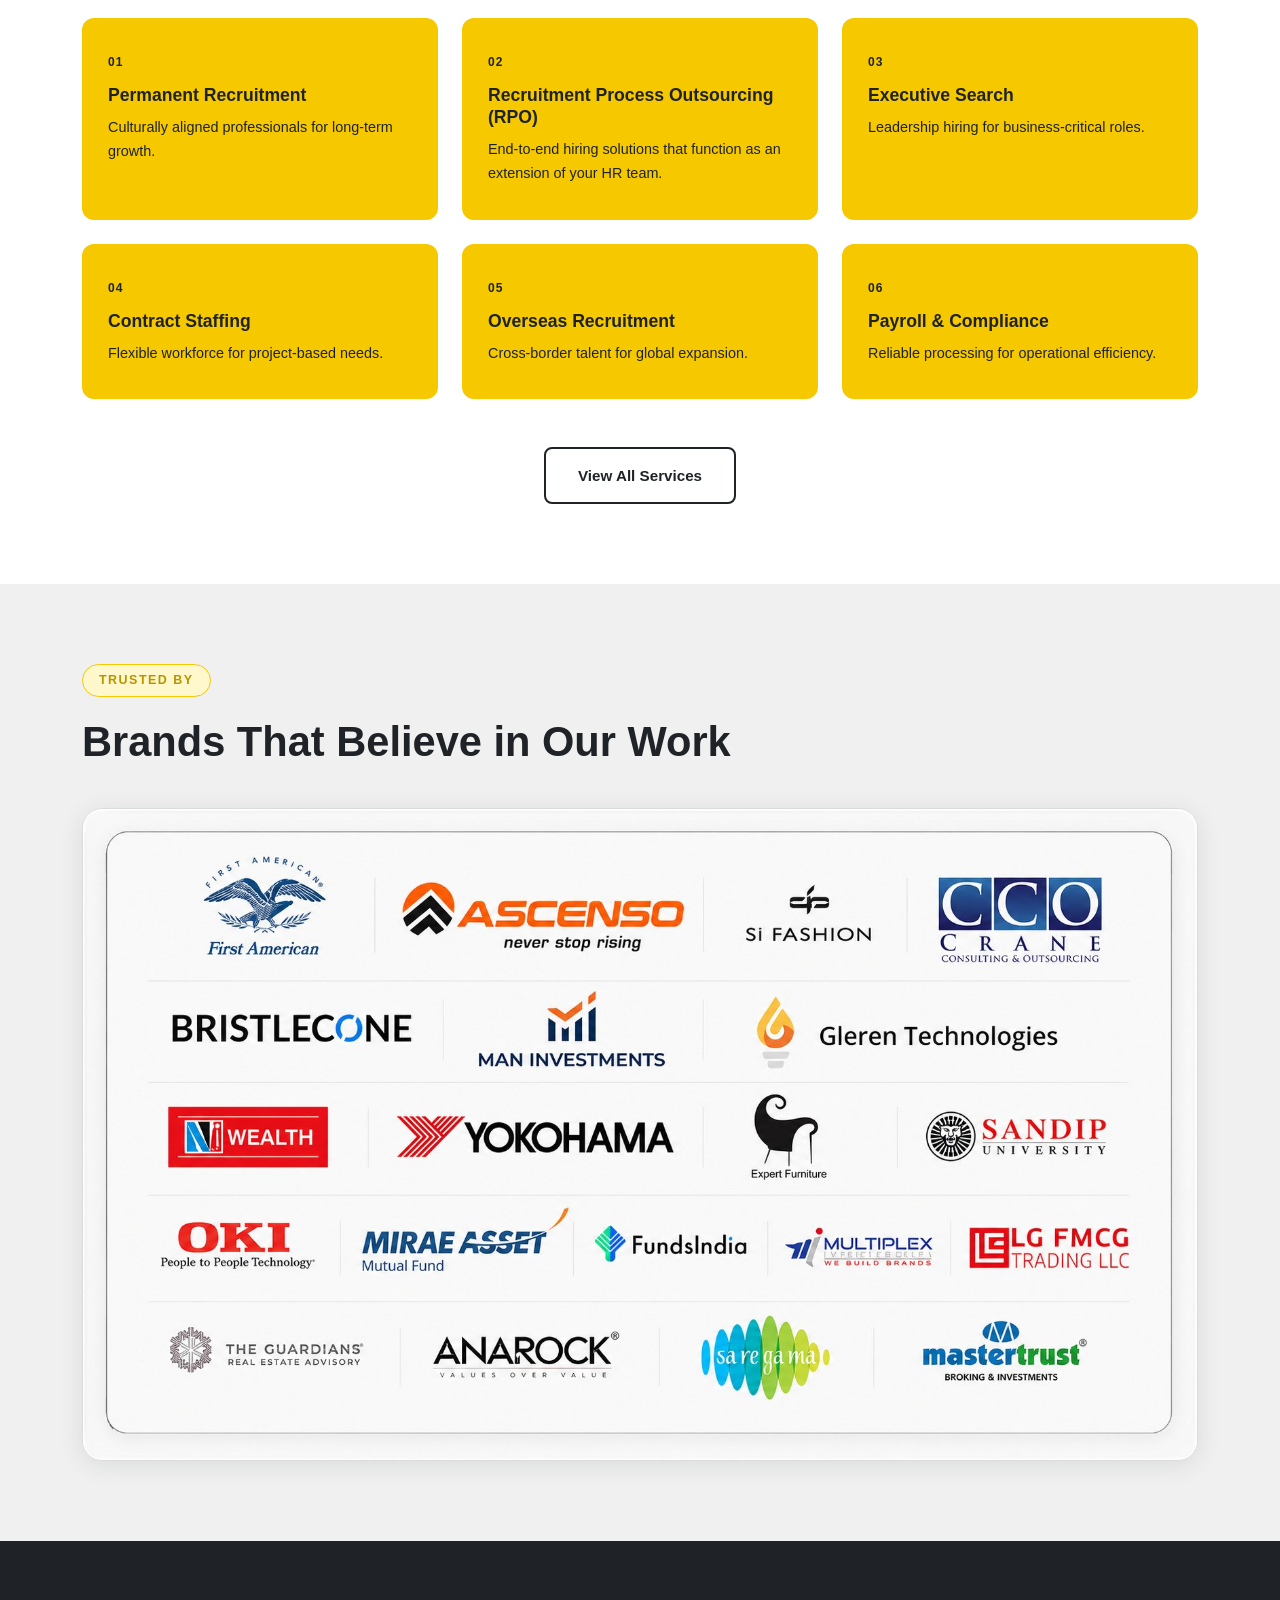
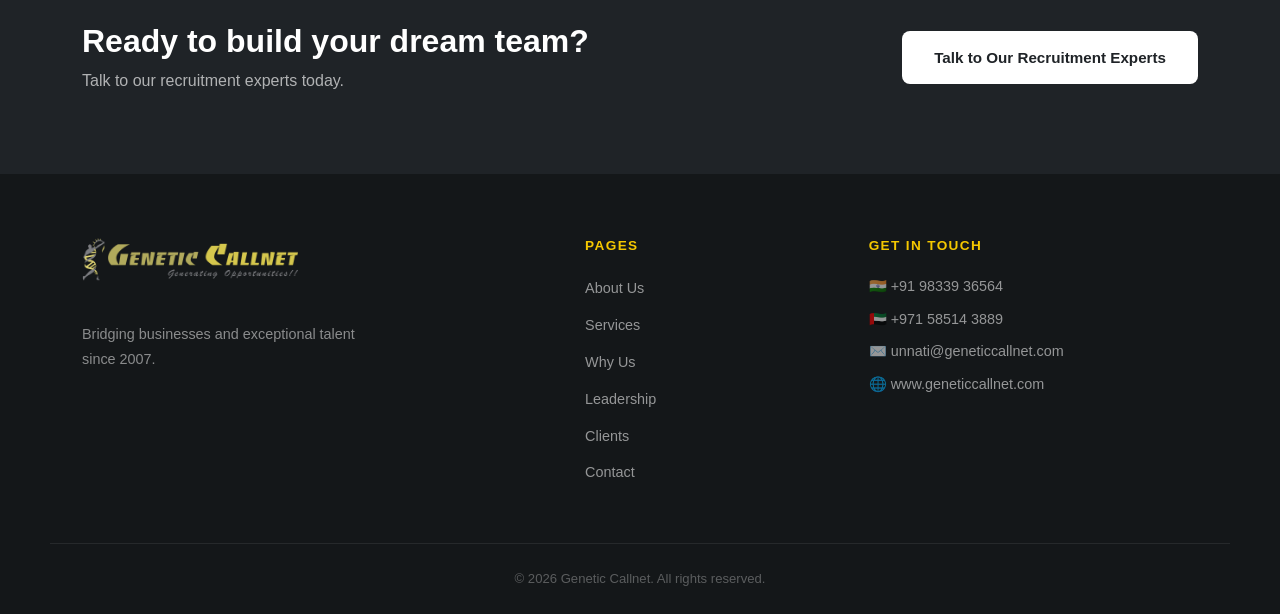
==== commit a56c9de1: "Add files via upload" ====
--- a/index.html
+++ b/index.html
@@ -214,7 +214,11 @@
     function handleHeroSearch() {
       const val = document.getElementById('heroSearch').value.trim();
       if (val) {
-        window.location.href = 'careers.html?q=' + encodeURIComponent(val);
+        // Match the iSmartRecruit ATS widget's own filter format (spaces -> "00000")
+        const filterStr = val.replace(/ /g, '00000');
+        window.location.href = 'careers.html?filterPara=' + encodeURIComponent(filterStr);
+      } else {
+        window.location.href = 'careers.html';
       }
     }
     document.getElementById('heroSearch').addEventListener('keydown', function(e) {
--- a/style.css
+++ b/style.css
@@ -222,7 +222,7 @@
 /* ─── HERO ─── */
 .hero {
   min-height: 100vh;
-  background: var(--navy);
+  background: url('hero-bg.png') center center / cover no-repeat;
   display: flex;
   flex-direction: column;
   justify-content: center;
@@ -231,16 +231,8 @@
   overflow: hidden;
 }
 
-.hero-bg { position: absolute; inset: 0; pointer-events: none; }
-.hero-circle {
-  position: absolute;
-  border-radius: 50%;
-  background: var(--gold);
-  opacity: 0.07;
-}
-.c1 { width: 600px; height: 600px; top: -200px; right: -200px; }
-.c2 { width: 400px; height: 400px; bottom: -100px; left: -100px; opacity: 0.05; }
-.c3 { width: 200px; height: 200px; top: 40%; right: 15%; opacity: 0.04; }
+.hero-bg { display: none; }
+.hero-circle { display: none; }
 
 .hero-content { max-width: 1180px; margin: 0 auto; width: 100%; position: relative; z-index: 1; }
 
@@ -288,7 +280,7 @@
 /* ─── PAGE HERO ─── */
 .page-hero {
   background: var(--navy);
-  padding: 9rem 2rem 5rem;
+  padding: 6.5rem 2rem 2.8rem;
   position: relative;
   overflow: hidden;
 }
@@ -299,9 +291,9 @@
 }
 
 .page-hero .container { position: relative; z-index: 1; }
-.page-hero h1 { color: var(--white); margin-bottom: 1rem; }
+.page-hero h1 { color: var(--white); margin-bottom: 0.8rem; font-size: clamp(1.9rem, 4vw, 3rem); }
 .page-hero h1 em { color: var(--gold); }
-.page-hero .hero-sub { color: rgba(255,255,255,0.65); }
+.page-hero .hero-sub { color: rgba(255,255,255,0.65); margin-bottom: 0; }
 
 /* ─── TWO COLUMN ─── */
 .two-col {
@@ -1078,3 +1070,15 @@
   filter: brightness(0);
   font-size: 2.2rem;
 }
+
+/* ─── OPEN APPLICATION CTA (Careers page) ─── */
+.open-app-cta {
+  text-align: center;
+  margin-top: 3rem;
+  padding-top: 2.5rem;
+  border-top: 1px solid var(--border);
+}
+.open-app-cta p {
+  margin-bottom: 1.2rem;
+  font-size: 0.98rem;
+}
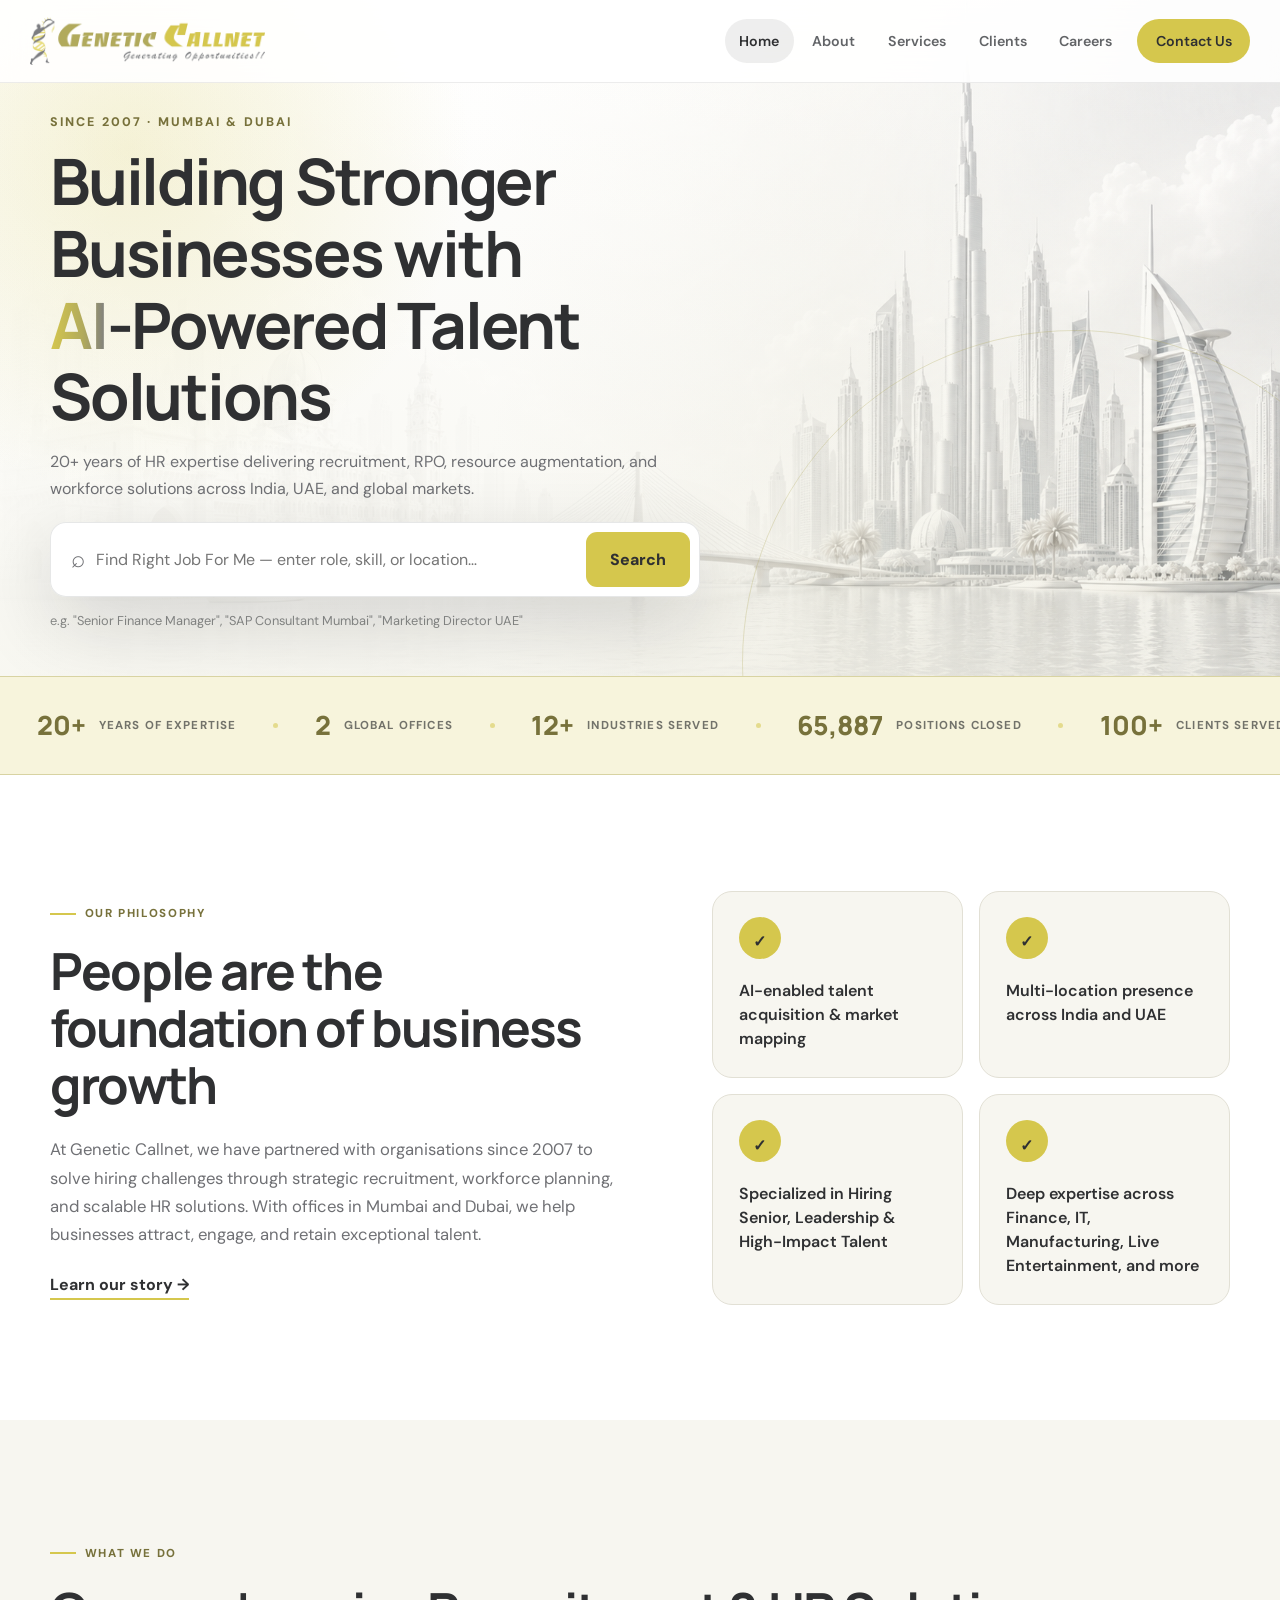
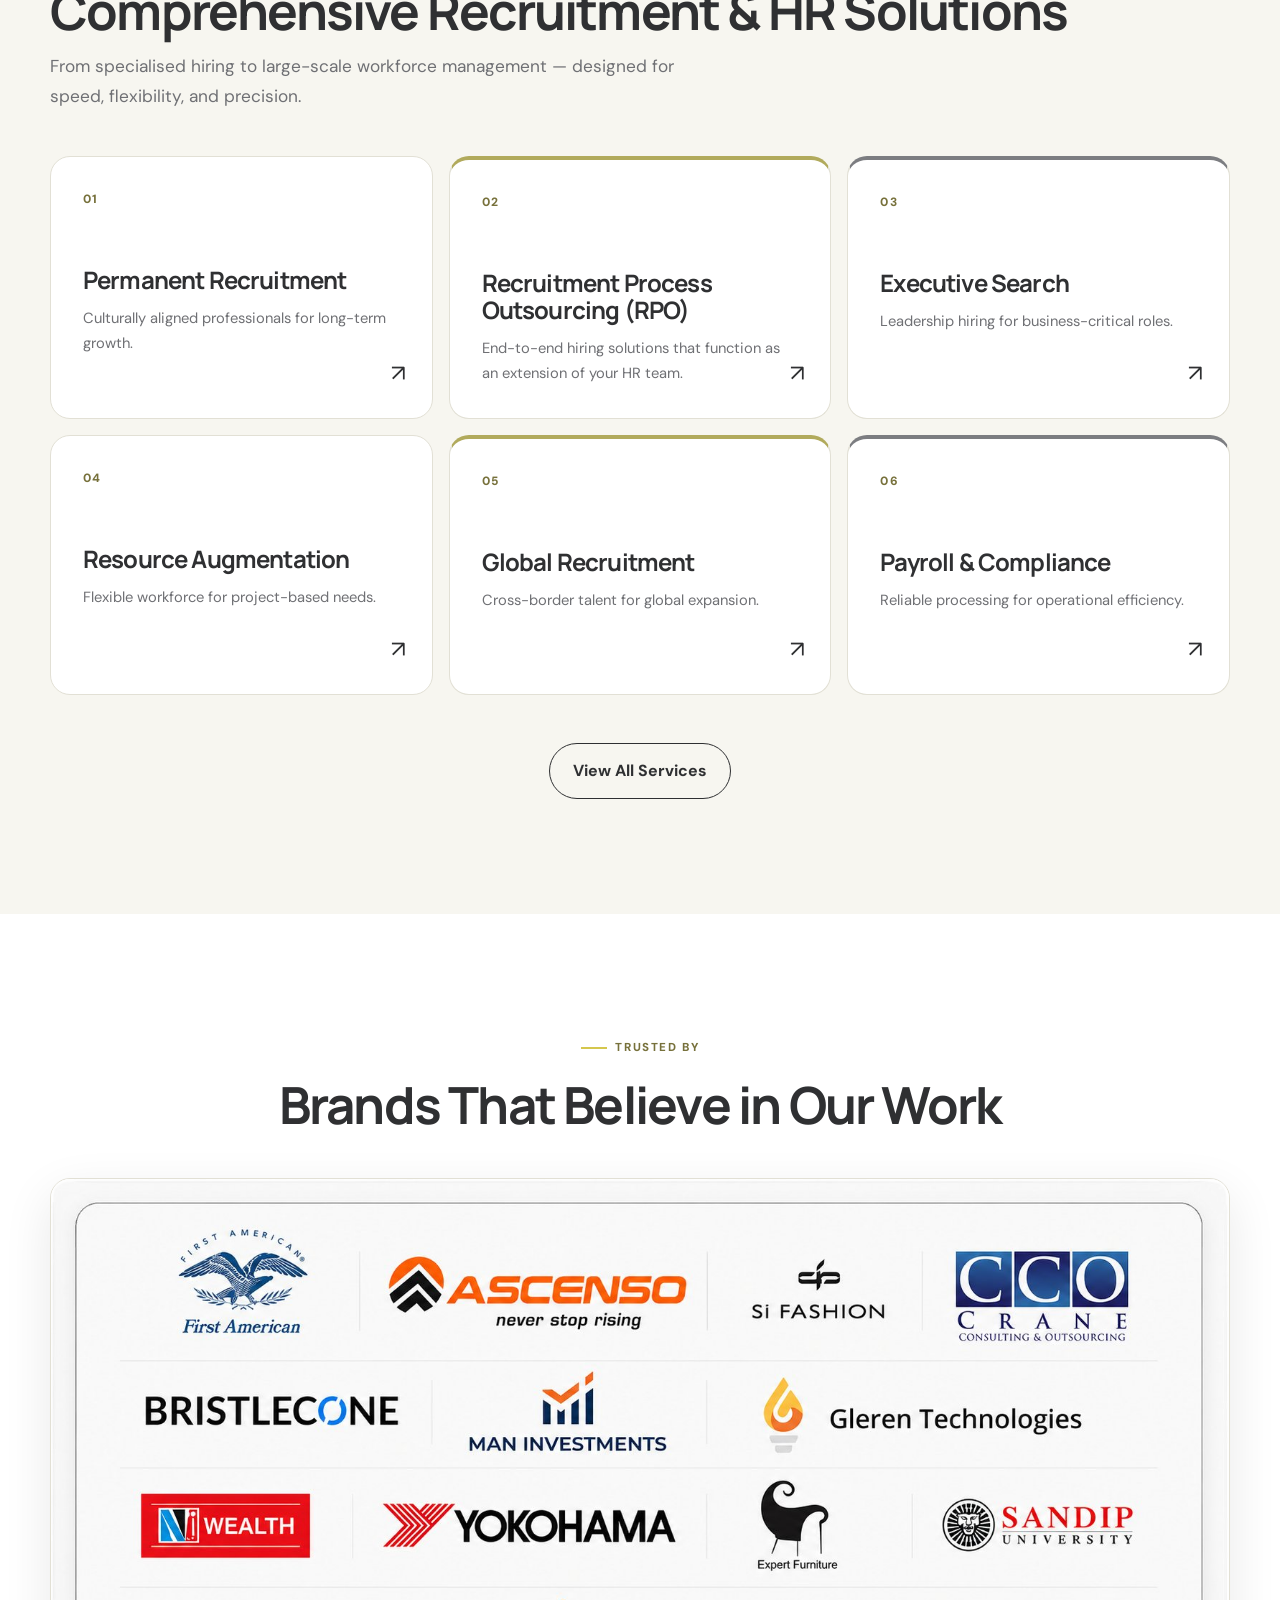
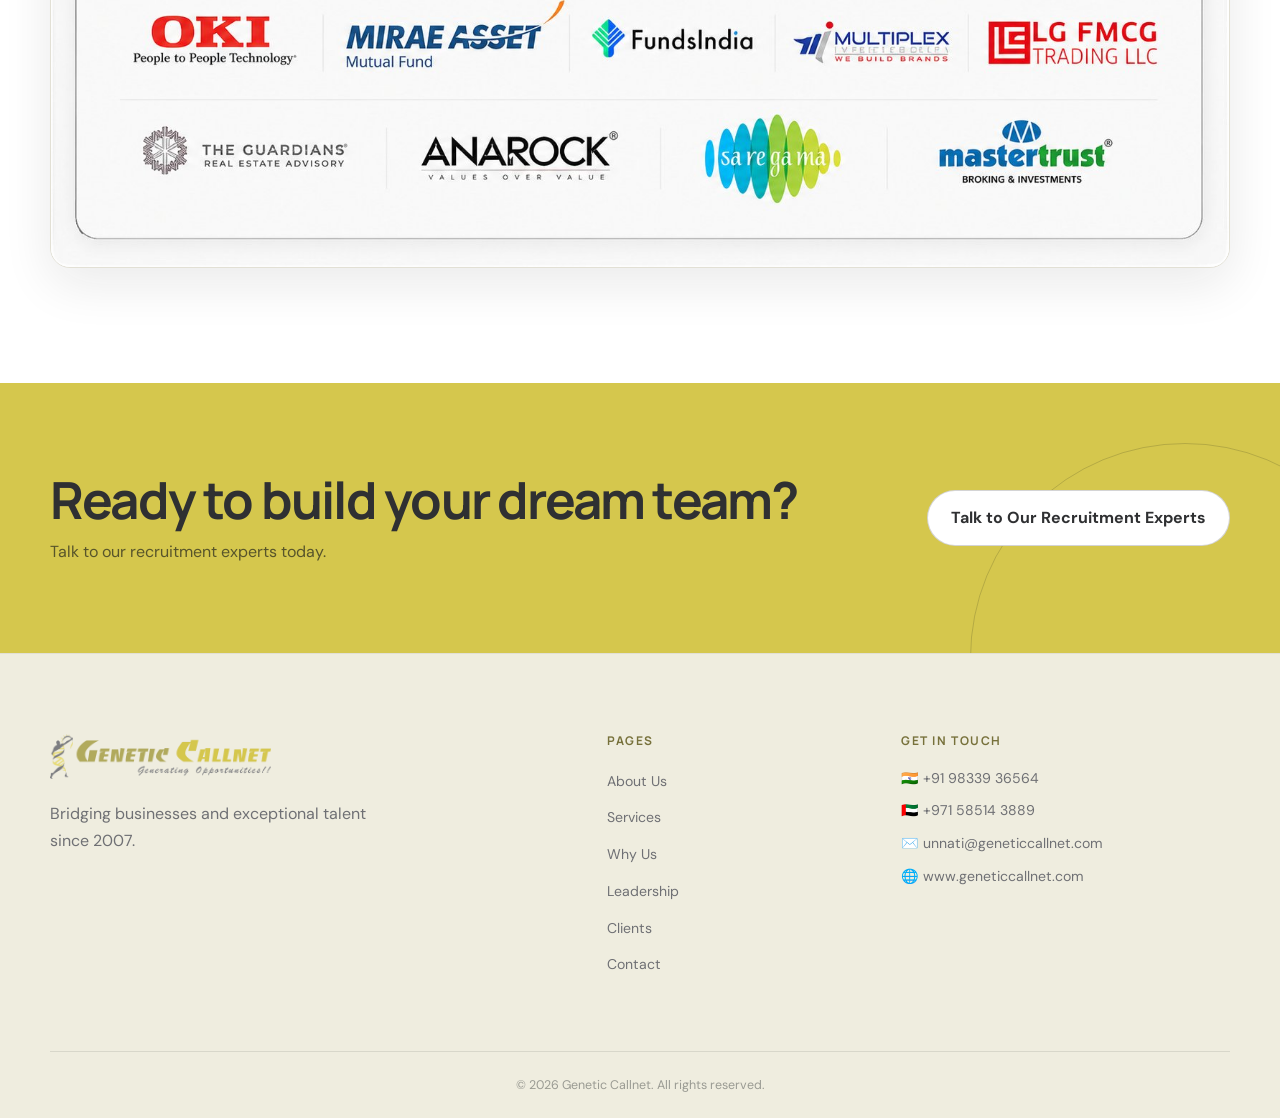
==== commit 248d97e2: "Add files via upload" ====
--- a/index.html
+++ b/index.html
@@ -41,11 +41,10 @@
     <div class="hero-content hero-content--centered">
       <p class="hero-eyebrow">Since 2007 · Mumbai & Dubai</p>
       <h1 class="hero-headline">
-        Tailored Talent Solutions<br/>
-        <em>That Build Stronger</em><br/>
-        Businesses
+        Building Stronger Businesses with<br/>
+        <em><span class="ai-accent">AI</span>-Powered Talent Solutions</em>
       </h1>
-      <p class="hero-sub">20+ years of HR expertise delivering recruitment, RPO, contract staffing, and workforce solutions across India, UAE, and global markets.</p>
+      <p class="hero-sub">20+ years of HR expertise delivering recruitment, RPO, resource augmentation, and workforce solutions across India, UAE, and global markets.</p>
       <div class="hero-search-wrap">
         <div class="hero-search-box">
           <span class="hero-search-icon">🔍</span>
@@ -139,12 +138,12 @@
         </a>
         <a href="services.html" class="service-card">
           <span class="sc-num">04</span>
-          <h3>Contract Staffing</h3>
+          <h3>Resource Augmentation</h3>
           <p>Flexible workforce for project-based needs.</p>
         </a>
         <a href="services.html" class="service-card">
           <span class="sc-num">05</span>
-          <h3>Overseas Recruitment</h3>
+          <h3>Global Recruitment</h3>
           <p>Cross-border talent for global expansion.</p>
         </a>
         <a href="services.html" class="service-card">
--- a/style.css
+++ b/style.css
@@ -1,1084 +1,797 @@
-/* ─── CENTURY GOTHIC FONT STACK ─── */
-/* Century Gothic is a system font; fallbacks for non-Windows systems */
+@import url('https://fonts.googleapis.com/css2?family=DM+Sans:wght@400;500;600;700&family=Manrope:wght@500;600;700;800&display=swap');
+
 :root {
-  --font-main: 'Century Gothic', 'CenturyGothic', 'AppleGothic', 'Gill Sans', 'Gill Sans MT', Calibri, 'Trebuchet MS', sans-serif;
-}
-
-/* ================================
-   GENETIC CALLNET – MAIN STYLESHEET
-   Theme: Yellow · Grey · White
-   ================================ */
-
-:root {
-  /* Greys (replace navies) */
-  --navy:       #1f2327;
-  --navy-mid:   #2c3136;
-  --navy-light: #3a4149;
-
-  /* Yellow (replace gold) */
-  --gold:       #f5c800;
-  --gold-light: #ffd633;
-  --gold-dim:   #b89400;
-
-  /* Backgrounds */
-  --cream:      #f7f7f7;
-  --white:      #ffffff;
-
-  /* Text */
-  --text:       #1f2327;
-  --text-muted: #6b7280;
-
-  /* Alt background & border */
-  --bg-alt:     #f0f0f0;
-  --border:     #dcdcdc;
-
-  --radius:     12px;
-  --radius-lg:  20px;
-  --shadow:     0 4px 24px rgba(31,35,39,0.10);
-  --shadow-lg:  0 12px 48px rgba(31,35,39,0.16);
-  --transition: 0.3s cubic-bezier(0.4,0,0.2,1);
+  /* Palette sampled directly from the Genetic Callnet logo. */
+  --ink: #2f3032;
+  --ink-2: #4d4e51;
+  --ink-3: #66676b;
+  --yellow: #d5c74d;
+  --yellow-2: #e1d66f;
+  --yellow-soft: #f7f4dc;
+  --olive: #b1aa5c;
+  --olive-deep: #77713b;
+  --olive-soft: #efeddf;
+  --logo-gray: #7c7d81;
+  --logo-gray-soft: #ededee;
+  --paper: #ffffff;
+  --canvas: #f7f6f0;
+  --muted: #6f7074;
+  --line: #e2e0d5;
+  --font-main: 'DM Sans', 'Segoe UI', sans-serif;
+  --font-display: 'Manrope', 'Segoe UI', sans-serif;
+  --radius-sm: 12px;
+  --radius: 20px;
+  --radius-lg: 32px;
+  --shadow: 0 16px 50px rgba(17, 20, 24, .09);
+  --shadow-lg: 0 26px 80px rgba(17, 20, 24, .16);
+  --ease: .28s cubic-bezier(.2,.8,.2,1);
+
+  /* Legacy aliases used by the page markup. */
+  --navy: var(--ink);
+  --navy-mid: var(--ink-2);
+  --navy-light: var(--ink-3);
+  --gold: var(--yellow);
+  --gold-light: var(--yellow-2);
+  --gold-dim: var(--olive-deep);
+  --cream: var(--canvas);
+  --white: var(--paper);
+  --text: var(--ink);
+  --text-muted: var(--muted);
+  --bg-alt: var(--canvas);
+  --border: var(--line);
+  --transition: var(--ease);
 }
 
 *, *::before, *::after { box-sizing: border-box; margin: 0; padding: 0; }
 html { scroll-behavior: smooth; }
-
 body {
+  min-width: 320px;
+  overflow-x: hidden;
+  color: var(--ink);
+  background: var(--paper);
   font-family: var(--font-main);
-  color: var(--text);
-  background: var(--white);
   line-height: 1.7;
   -webkit-font-smoothing: antialiased;
 }
-
-h1, h2, h3, h4 { font-family: var(--font-main); line-height: 1.25; }
-h1 { font-size: clamp(2.2rem, 5vw, 3.8rem); }
-h2 { font-size: clamp(1.7rem, 3.5vw, 2.6rem); }
-h3 { font-size: clamp(1.2rem, 2vw, 1.5rem); }
-h4 { font-size: 1.05rem; }
-em { font-style: italic; color: var(--gold-dim); }
-
-p { color: var(--text-muted); font-size: 1rem; }
+body.menu-open { overflow: hidden; }
+h1, h2, h3, h4 {
+  color: var(--ink);
+  font-family: var(--font-display);
+  line-height: 1.12;
+  letter-spacing: -.035em;
+}
+h1 { font-size: clamp(3rem, 6.8vw, 6.25rem); }
+h2 { font-size: clamp(2rem, 4vw, 3.65rem); }
+h3 { font-size: clamp(1.18rem, 2vw, 1.5rem); }
+h4 { font-size: 1rem; }
+p { color: var(--muted); }
 a { color: inherit; text-decoration: none; }
-img { max-width: 100%; }
-
-.container { max-width: 1180px; margin: 0 auto; padding: 0 2rem; }
-.section { padding: 5rem 0; }
-
-/* ─── TAG ─── */
+img { display: block; max-width: 100%; }
+button, input, select, textarea { font: inherit; }
+button, a { -webkit-tap-highlight-color: transparent; }
+
+.container { width: min(1180px, calc(100% - 40px)); margin-inline: auto; }
+.section { padding: clamp(5rem, 9vw, 8.5rem) 0; }
+.section:nth-of-type(even) { position: relative; }
+.section-sub { max-width: 650px; margin: .85rem 0 2.8rem; font-size: 1.08rem; }
+
 .tag {
-  display: inline-block;
-  font-size: 0.78rem;
-  font-weight: 600;
-  letter-spacing: 0.12em;
+  display: inline-flex;
+  align-items: center;
+  gap: .55rem;
+  margin-bottom: 1.15rem;
+  color: var(--olive-deep);
+  font-size: .72rem;
+  font-weight: 800;
+  letter-spacing: .14em;
   text-transform: uppercase;
-  color: var(--gold-dim);
-  background: #fff8cc;
-  border: 1px solid #f5c800;
-  border-radius: 50px;
-  padding: 0.3rem 1rem;
-  margin-bottom: 1.2rem;
-}
-
-.section-sub {
-  color: var(--text-muted);
-  font-size: 1.05rem;
-  max-width: 640px;
-  margin: 0.6rem 0 2.5rem;
-}
-
-/* ─── BUTTONS ─── */
+}
+.tag::before {
+  width: 26px;
+  height: 2px;
+  content: '';
+  background: var(--yellow);
+}
+
 .btn {
   display: inline-flex;
-  align-items: center;
-  gap: 0.5rem;
-  font-family: var(--font-main);
-  font-size: 0.95rem;
+  min-height: 52px;
+  align-items: center;
+  justify-content: center;
+  gap: .6rem;
+  padding: .85rem 1.45rem;
+  border: 1px solid transparent;
+  border-radius: 999px;
+  cursor: pointer;
   font-weight: 700;
-  border-radius: 8px;
-  padding: 0.85rem 2rem;
-  cursor: pointer;
-  border: none;
-  transition: var(--transition);
-  text-decoration: none;
-}
-
-.btn-primary {
-  background: var(--gold);
-  color: var(--navy);
-}
-.btn-primary:hover { background: var(--gold-light); transform: translateY(-2px); box-shadow: 0 8px 24px rgba(245,200,0,0.45); }
-
-.btn-ghost {
-  background: rgba(255,255,255,0.12);
-  color: var(--white);
-  border: 1.5px solid rgba(255,255,255,0.35);
-  backdrop-filter: blur(10px);
-}
-.btn-ghost:hover { background: rgba(255,255,255,0.22); transform: translateY(-2px); }
-
-.btn-outline {
-  background: transparent;
-  color: var(--navy);
-  border: 2px solid var(--navy);
-}
-.btn-outline:hover { background: var(--navy); color: var(--white); }
-
-.btn-white { background: var(--white); color: var(--navy); font-weight: 700; }
-.btn-white:hover { background: var(--gold); color: var(--navy); transform: translateY(-2px); }
-
-.btn-full { width: 100%; justify-content: center; }
-
+  transition: transform var(--ease), background var(--ease), color var(--ease), box-shadow var(--ease);
+}
+.btn:hover { transform: translateY(-3px); }
+.btn-primary { color: var(--ink); background: var(--yellow); box-shadow: 0 12px 28px rgba(177,170,92,.25); }
+.btn-primary:hover { background: var(--yellow-2); box-shadow: 0 16px 38px rgba(177,170,92,.35); }
+.btn-outline { color: var(--ink); border-color: var(--ink); background: transparent; }
+.btn-outline:hover { color: var(--paper); background: var(--ink); }
+.btn-white { color: var(--ink); background: var(--paper); }
+.btn-white:hover { background: var(--yellow); }
+.btn-full { width: 100%; }
 .link-arrow {
   display: inline-flex;
   align-items: center;
-  gap: 0.4rem;
-  color: var(--gold-dim);
-  font-weight: 600;
-  font-size: 0.95rem;
-  margin-top: 1.2rem;
-  transition: gap var(--transition);
-}
-.link-arrow:hover { gap: 0.8rem; }
-
-.center-link { text-align: center; margin-top: 3rem; }
-
-/* ─── NAV ─── */
+  gap: .7rem;
+  margin-top: 1.4rem;
+  color: var(--ink);
+  font-weight: 700;
+  border-bottom: 2px solid var(--yellow);
+  transition: gap var(--ease);
+}
+.link-arrow:hover { gap: 1rem; }
+.center-link { margin-top: 3rem; text-align: center; }
+
+/* Navigation */
 .nav {
   position: fixed;
-  top: 0; left: 0; right: 0;
+  inset: 0 0 auto;
   z-index: 100;
-  background: rgba(0,0,0,0.98);
-  backdrop-filter: blur(16px);
-  border-bottom: 1px solid rgba(245,200,0,0.18);
-  transition: var(--transition);
-}
-
+  border-bottom: 1px solid rgba(17,20,24,.08);
+  background: rgba(255,255,255,.88);
+  backdrop-filter: blur(18px);
+  transition: background var(--ease), box-shadow var(--ease);
+}
+.nav.scrolled { background: rgba(255,255,255,.97); box-shadow: 0 12px 40px rgba(17,20,24,.09); }
 .nav-inner {
-  max-width: 1180px;
-  margin: 0 auto;
-  padding: 0 2rem;
-  height: 68px;
   display: flex;
+  width: min(1220px, calc(100% - 40px));
+  height: 82px;
   align-items: center;
   justify-content: space-between;
-}
-
-.logo {
-  font-family: var(--font-main);
-  font-size: 1.35rem;
-  font-weight: 700;
-  color: var(--white);
-  letter-spacing: 0.01em;
-}
-.logo-g { color: var(--gold); }
-.logo-rest { color: var(--white); }
-.logo-light .logo-g { color: var(--gold-light); }
-.logo-light .logo-rest { color: rgba(255,255,255,0.85); }
-
-.nav-links {
-  display: flex;
-  align-items: center;
-  gap: 0.25rem;
-  list-style: none;
-}
-
-.nav-links a {
-  color: rgba(255,255,255,0.78);
-  font-size: 0.88rem;
-  font-weight: 500;
-  padding: 0.5rem 0.85rem;
-  border-radius: 6px;
-  transition: var(--transition);
-}
-.nav-links a:hover, .nav-links a.active { color: var(--white); background: rgba(255,255,255,0.1); }
-
+  margin-inline: auto;
+}
+.logo-img { width: auto; height: 48px; object-fit: contain; transition: opacity var(--ease); }
+.logo-img:hover { opacity: .84; }
+.nav-links { display: flex; align-items: center; gap: .25rem; list-style: none; }
+.nav-links a, .dropdown-toggle {
+  display: inline-flex;
+  align-items: center;
+  min-height: 42px;
+  padding: .6rem .9rem;
+  border: 0;
+  border-radius: 999px;
+  color: rgba(17,20,24,.66);
+  background: transparent;
+  cursor: pointer;
+  font-size: .89rem;
+  font-weight: 600;
+  transition: color var(--ease), background var(--ease);
+}
+.nav-links a:hover, .nav-links a.active, .dropdown-toggle.active, .nav-item.open .dropdown-toggle {
+  color: var(--ink);
+  background: rgba(17,20,24,.07);
+}
 .nav-links .nav-cta {
-  background: var(--gold);
-  color: var(--navy);
-  font-weight: 700;
-  padding: 0.5rem 1.1rem;
-  border-radius: 6px;
-}
-.nav-links .nav-cta:hover { background: var(--gold-light); }
-
+  margin-left: .4rem;
+  padding-inline: 1.15rem;
+  color: var(--ink);
+  background: var(--yellow);
+}
+.nav-links .nav-cta:hover, .nav-links .nav-cta.active { color: var(--ink); background: var(--yellow-2); }
+.nav-item { position: relative; list-style: none; }
+.dropdown-toggle::after { display: none; }
+.dropdown-menu {
+  display: none;
+  position: absolute;
+  top: 100%;
+  left: 0;
+  min-width: 225px;
+  padding: .75rem .55rem .55rem;
+  border: 1px solid var(--line);
+  border-radius: 16px;
+  background: rgba(255,255,255,.98);
+  box-shadow: 0 20px 50px rgba(17,20,24,.14);
+}
+.nav-item.open .dropdown-menu { display: block; animation: fadeIn .2s ease; }
+.dropdown-menu a { display: flex; width: 100%; border-radius: 10px; }
+.dropdown-menu a.active, .dropdown-menu a:hover { color: var(--olive-deep) !important; background: var(--yellow-soft) !important; }
 .hamburger {
   display: none;
+  width: 46px;
+  height: 46px;
+  align-items: center;
+  justify-content: center;
   flex-direction: column;
   gap: 5px;
-  background: none;
-  border: none;
+  border: 1px solid rgba(17,20,24,.14);
+  border-radius: 50%;
+  background: transparent;
   cursor: pointer;
-  padding: 4px;
-}
-.hamburger span {
-  display: block;
-  width: 24px;
-  height: 2px;
-  background: var(--white);
-  border-radius: 2px;
-  transition: var(--transition);
-}
-
-/* ─── HERO ─── */
+}
+.hamburger span { width: 20px; height: 2px; border-radius: 2px; background: var(--ink); transition: var(--ease); }
+.hamburger.active span:nth-child(1) { transform: translateY(7px) rotate(45deg); }
+.hamburger.active span:nth-child(2) { opacity: 0; }
+.hamburger.active span:nth-child(3) { transform: translateY(-7px) rotate(-45deg); }
+
+/* Heroes */
 .hero {
-  min-height: 100vh;
-  background: url('hero-bg.png') center center / cover no-repeat;
+  position: relative;
   display: flex;
-  flex-direction: column;
-  justify-content: center;
-  padding: 8rem 2rem 3rem;
+  min-height: 500px;
+  align-items: center;
+  overflow: hidden;
+  padding: 7rem 0 2.75rem;
+  background:
+    linear-gradient(90deg, rgba(255,255,255,.98) 0%, rgba(255,255,255,.91) 38%, rgba(247,246,240,.5) 65%, rgba(247,246,240,.12) 100%),
+    url('MumbaiDubai.png') center center / cover no-repeat;
+}
+.hero::before {
+  position: absolute;
+  inset: 0;
+  content: '';
+  background:
+    radial-gradient(circle at 10% 22%, rgba(213,199,77,.22), transparent 27%),
+    linear-gradient(180deg, rgba(255,255,255,.08), rgba(177,170,92,.08));
+  pointer-events: none;
+}
+.hero::after {
+  position: absolute;
+  inset: auto -10vw -25vw auto;
+  width: 52vw;
+  aspect-ratio: 1;
+  border: 1px solid rgba(177,170,92,.28);
+  border-radius: 50%;
+  content: '';
+}
+.hero-content { position: relative; z-index: 1; width: min(1180px, calc(100% - 40px)); margin-inline: auto; }
+.hero--centered { text-align: left; }
+.hero-content--centered { display: block; }
+.hero--centered .hero-eyebrow, .hero--centered .hero-headline, .hero--centered .hero-sub { text-align: left; }
+.hero-headline {
+  max-width: 760px;
+  margin-bottom: 1rem;
+  color: var(--ink);
+  font-size: clamp(2.5rem, 5vw, 4.65rem);
+}
+.hero-headline em { color: var(--ink); font-style: normal; }
+.page-hero h1 em { color: var(--olive); font-style: normal; }
+.hero-headline .ai-accent {
+  display: inline-block;
+  color: transparent;
+  background: linear-gradient(90deg, #d5c74d 0%, #b1aa5c 58%, #7c7d81 100%);
+  -webkit-background-clip: text;
+  background-clip: text;
+}
+.hero-eyebrow {
+  margin-bottom: .75rem;
+  color: var(--olive-deep);
+  font-size: .78rem;
+  font-weight: 800;
+  letter-spacing: .17em;
+  text-transform: uppercase;
+}
+.hero-sub { max-width: 620px; margin: 0 0 1.25rem !important; color: var(--muted); font-size: 1rem; }
+.hero-search-wrap { width: 100%; max-width: 650px; margin-top: 1.2rem; }
+.hero-search-box {
+  display: flex;
+  align-items: center;
+  gap: .7rem;
+  padding: .55rem .55rem .55rem 1.25rem;
+  border: 1px solid rgba(17,20,24,.1);
+  border-radius: 16px;
+  background: rgba(255,255,255,.98);
+  box-shadow: var(--shadow-lg);
+}
+.hero-search-icon { color: var(--muted); font-size: 0; }
+.hero-search-icon::after { content: '⌕'; font-size: 1.5rem; }
+.hero-search-input { flex: 1; min-width: 0; padding: .7rem 0; border: 0; outline: 0; color: var(--ink); background: transparent; }
+.hero-search-btn { padding: .88rem 1.5rem; border: 0; border-radius: 11px; color: var(--ink); background: var(--yellow); cursor: pointer; font-weight: 800; }
+.hero-search-hint { margin-top: .8rem; color: rgba(17,20,24,.48); font-size: .8rem; text-align: left; }
+
+.page-hero {
   position: relative;
   overflow: hidden;
-}
-
-.hero-bg { display: none; }
-.hero-circle { display: none; }
-
-.hero-content { max-width: 1180px; margin: 0 auto; width: 100%; position: relative; z-index: 1; }
-
-.hero-eyebrow {
-  font-size: 0.82rem;
-  font-weight: 600;
-  letter-spacing: 0.15em;
+  padding: 8.25rem 0 3.5rem;
+  border-bottom: 1px solid var(--line);
+  background:
+    radial-gradient(circle at 78% 18%, rgba(213,199,77,.28), transparent 24%),
+    linear-gradient(135deg, #fffef8 0%, var(--olive-soft) 100%);
+}
+.page-hero::before, .page-hero::after {
+  position: absolute;
+  border: 1px solid rgba(177,170,92,.25);
+  border-radius: 50%;
+  content: '';
+}
+.page-hero::before { width: 420px; height: 420px; top: -180px; right: 5vw; }
+.page-hero::after { width: 220px; height: 220px; right: 24vw; bottom: -130px; }
+.page-hero-bg { position: absolute; inset: 0; background: linear-gradient(115deg, transparent 55%, rgba(255,255,255,.55)); }
+.page-hero .container { position: relative; z-index: 1; }
+.page-hero h1 { max-width: 850px; color: var(--ink); font-size: clamp(2.35rem, 4.7vw, 4.25rem); }
+.page-hero .hero-sub { margin-top: .9rem !important; margin-bottom: 0 !important; }
+
+/* Careers uses a deliberately more compact banner than other inner pages. */
+.careers-page-hero {
+  padding-top: 7rem;
+  padding-bottom: 2.25rem;
+}
+.careers-page-hero h1 {
+  max-width: 760px;
+  font-size: clamp(2.15rem, 4vw, 3.5rem);
+}
+.careers-page-hero .hero-eyebrow { margin-bottom: .55rem; }
+.careers-page-hero .hero-sub {
+  max-width: 620px !important;
+  margin-top: .65rem !important;
+  font-size: .96rem;
+}
+.careers-openings-section { padding-top: 2.75rem; }
+
+.stats-marquee-wrap { overflow: hidden; border-block: 1px solid rgba(177,170,92,.45); background: var(--yellow-soft); }
+.stats-marquee-track { display: flex; width: max-content; align-items: center; padding: 1.65rem 0; animation: marqueeScroll 34s linear infinite; }
+.marquee-stat { display: flex; align-items: center; gap: .8rem; padding: 0 2.3rem; white-space: nowrap; }
+.marquee-num { color: var(--olive-deep); font-family: var(--font-display); font-size: 1.65rem; font-weight: 800; }
+.marquee-label {
+  display: inline-flex;
+  align-items: center;
+  min-height: 1.65rem;
+  color: rgba(17,20,24,.58);
+  font-size: .72rem;
+  font-weight: 700;
+  letter-spacing: .1em;
+  line-height: 1;
   text-transform: uppercase;
-  color: var(--gold);
-  margin-bottom: 1.2rem;
-}
-
-.hero-headline { color: var(--white); line-height: 1.15; margin-bottom: 1.5rem; }
-.hero-headline em { color: var(--gold); }
-
-.hero-sub {
-  color: rgba(255,255,255,0.68);
-  font-size: 1.1rem;
-  max-width: 580px;
-  margin-bottom: 2.5rem;
-}
-
-.hero-ctas { display: flex; gap: 1rem; flex-wrap: wrap; }
-
-.hero-stats {
+}
+.marquee-divider { width: 5px; height: 5px; border-radius: 50%; background: var(--yellow); opacity: .55; }
+
+/* Shared layouts and cards */
+.two-col { display: grid; grid-template-columns: 1.05fr .95fr; gap: clamp(3rem, 7vw, 7rem); align-items: center; }
+.intro-text h2 { margin-bottom: 1.35rem; }
+.intro-text p { font-size: 1.04rem; }
+.why-grid { display: grid; grid-template-columns: repeat(2, 1fr); gap: 1rem; }
+.why-card, .step, .number-card, .industry-card, .brand-tile, .about-highlight {
+  border: 1px solid var(--line);
+  border-radius: var(--radius);
+  background: var(--paper);
+  transition: transform var(--ease), border-color var(--ease), box-shadow var(--ease);
+}
+.why-card { min-height: 180px; padding: 1.6rem; background: var(--canvas); }
+.why-card:hover, .step:hover, .number-card:hover, .industry-card:hover, .brand-tile:hover {
+  transform: translateY(-6px);
+  border-color: var(--olive);
+  box-shadow: var(--shadow);
+}
+.why-icon { display: grid; width: 42px; height: 42px; place-items: center; margin-bottom: 1.25rem; border-radius: 50%; color: var(--ink); background: var(--yellow); font-size: 0; }
+.why-icon::after { content: '✓'; font-size: 1rem; font-weight: 900; }
+.why-card p { color: var(--ink); font-weight: 600; line-height: 1.5; }
+
+.services-strip { background: var(--canvas); }
+.service-cards { display: grid; grid-template-columns: repeat(3, 1fr); gap: 1rem; margin-top: 2.8rem; }
+.service-card {
+  position: relative;
+  display: block;
+  min-height: 260px;
+  overflow: hidden;
+  padding: 2rem;
+  border: 1px solid var(--line);
+  border-radius: var(--radius);
+  background: var(--paper);
+  transition: transform var(--ease), color var(--ease), box-shadow var(--ease);
+}
+.service-card:nth-child(3n+2) { border-top: 4px solid var(--olive); }
+.service-card:nth-child(3n+3) { border-top: 4px solid var(--logo-gray); }
+.service-card::after {
+  position: absolute;
+  right: 1.6rem;
+  bottom: 1.5rem;
+  content: '↗';
+  font-size: 1.45rem;
+  transition: transform var(--ease);
+}
+.service-card:hover { transform: translateY(-7px); color: var(--ink); background: var(--yellow); box-shadow: var(--shadow); }
+.service-card:hover::after { transform: translate(4px,-4px); }
+.sc-num { display: block; margin-bottom: 3.6rem; color: var(--olive-deep); font-size: .75rem; font-weight: 800; letter-spacing: .1em; }
+.service-card h3 { margin-bottom: .75rem; }
+.service-card p { color: var(--muted); font-size: .92rem; }
+.service-card:hover p { color: rgba(17,20,24,.68); }
+
+.brands { text-align: center; }
+.brands-logo-wrap { margin-top: 2.8rem; overflow: hidden; border: 1px solid var(--line); border-radius: var(--radius); background: white; box-shadow: var(--shadow); }
+.brands-logo-img { width: 100%; }
+
+.mv-grid { display: grid; grid-template-columns: repeat(2, 1fr); gap: 1.2rem; }
+.mv-card { min-height: 320px; padding: 3rem; border-radius: var(--radius-lg); }
+.mission { border: 1px solid rgba(177,170,92,.35); background: var(--olive-soft); }
+.vision { background: var(--yellow); }
+.mv-icon { display: grid; width: 48px; height: 48px; place-items: center; margin-bottom: 4rem; border: 1px solid currentColor; border-radius: 50%; font-size: 0; }
+.mv-icon::after { content: '✦'; font-size: 1.3rem; }
+.mission .mv-icon, .mission h3 { color: var(--olive-deep); }
+.mission p { color: var(--muted); }
+.vision p { color: rgba(17,20,24,.68); }
+.mv-card h3 { margin-bottom: 1rem; font-size: 1.65rem; }
+
+.about-side { display: grid; grid-template-columns: 1fr 1fr; gap: 1rem; }
+.about-highlight { padding: 2.2rem; text-align: left; background: var(--canvas); }
+.about-big, .big-num { display: block; color: var(--ink); font-family: var(--font-display); font-size: clamp(2.7rem, 5vw, 4.6rem); font-weight: 800; letter-spacing: -.06em; line-height: 1; }
+.about-highlight p { margin-top: .75rem; font-size: .9rem; }
+
+.process-steps { display: grid; grid-template-columns: repeat(4, 1fr); gap: 1rem; }
+.step { position: relative; min-height: 230px; padding: 1.7rem; }
+.step-num, .adv-num { display: block; margin-bottom: 3.2rem; color: var(--olive-deep); font-family: var(--font-display); font-size: .78rem; font-weight: 800; letter-spacing: .12em; }
+.step h4 { margin-bottom: .7rem; }
+.step p { font-size: .9rem; }
+.step-arrow { display: none; }
+
+.services-full-grid, .advantage-grid { display: grid; grid-template-columns: repeat(2, 1fr); gap: 1rem; }
+.svc-full-card, .adv-card {
   display: flex;
-  align-items: center;
-  gap: 2.5rem;
-  margin-top: 5rem;
-  max-width: 1180px;
-  margin-left: auto; margin-right: auto;
+  gap: 1.35rem;
   padding: 2rem;
-  background: rgba(255,255,255,0.05);
-  border: 1px solid rgba(245,200,0,0.2);
+  border: 1px solid var(--line);
   border-radius: var(--radius);
-  backdrop-filter: blur(10px);
-  position: relative; z-index: 1;
-}
-
-.stat { display: flex; flex-direction: column; gap: 0.3rem; }
-.stat-num { font-family: var(--font-main); font-size: 2.2rem; font-weight: 700; color: var(--gold); }
-.stat-label { font-size: 0.85rem; color: rgba(255,255,255,0.6); }
-.stat-divider { width: 1px; height: 50px; background: rgba(245,200,0,0.25); }
-
-/* ─── PAGE HERO ─── */
-.page-hero {
-  background: var(--navy);
-  padding: 6.5rem 2rem 2.8rem;
+  background: white;
+  transition: transform var(--ease), border-color var(--ease), box-shadow var(--ease);
+}
+.svc-full-card:hover, .adv-card:hover { transform: translateY(-6px); border-color: var(--olive); box-shadow: var(--shadow); }
+.svc-icon-box {
   position: relative;
-  overflow: hidden;
-}
-
-.page-hero-bg {
-  position: absolute; inset: 0;
-  background: radial-gradient(ellipse at 80% 50%, rgba(245,200,0,0.07) 0%, transparent 60%);
-}
-
-.page-hero .container { position: relative; z-index: 1; }
-.page-hero h1 { color: var(--white); margin-bottom: 0.8rem; font-size: clamp(1.9rem, 4vw, 3rem); }
-.page-hero h1 em { color: var(--gold); }
-.page-hero .hero-sub { color: rgba(255,255,255,0.65); margin-bottom: 0; }
-
-/* ─── TWO COLUMN ─── */
-.two-col {
+  display: block;
+  width: 52px;
+  height: 52px;
+  flex: 0 0 52px;
+  border-radius: 15px;
+  color: var(--ink);
+  background: var(--yellow-soft);
+  font-size: 0;
+}
+.svc-full-card:nth-child(3n+2) .svc-icon-box { background: var(--olive-soft); color: var(--olive-deep); }
+.svc-full-card:nth-child(3n+3) .svc-icon-box { background: var(--logo-gray-soft); color: var(--logo-gray); }
+.svc-icon-box::after {
+  position: absolute;
+  top: 50%;
+  left: 50%;
+  content: '✦';
+  font-size: 1.15rem;
+  line-height: 1;
+  transform: translate(-50%, -50%);
+}
+.svc-content h3, .adv-body h3 { margin-bottom: .7rem; }
+.svc-content p, .adv-body p { font-size: .92rem; }
+.adv-card--wide { grid-column: 1 / -1; }
+.adv-num { margin-bottom: 0; padding-top: .35rem; font-size: 1rem; }
+.industry-tags, .leader-expertise { display: flex; flex-wrap: wrap; gap: .5rem; margin-top: 1.25rem; }
+.industry-tags span, .leader-expertise span {
+  padding: .35rem .75rem;
+  border: 1px solid rgba(177,170,92,.5);
+  border-radius: 999px;
+  color: var(--olive-deep);
+  background: var(--olive-soft);
+  font-size: .78rem;
+  font-weight: 700;
+}
+.numbers-row { display: grid; grid-template-columns: repeat(4, 1fr); gap: 1rem; }
+.number-card { padding: 2.2rem 1.4rem; text-align: left; }
+.number-card .big-num { margin-bottom: 1.2rem; font-size: clamp(2.3rem, 4vw, 3.5rem); }
+
+.leaders-grid { display: grid; gap: 1.25rem; }
+.leader-card {
   display: grid;
-  grid-template-columns: 1fr 1fr;
-  gap: 5rem;
-  align-items: center;
-}
-
-/* ─── INTRO ─── */
-.intro-text h2 { margin: 0.5rem 0 1rem; }
-.intro-text p { line-height: 1.85; }
-
-.why-grid { display: grid; grid-template-columns: 1fr 1fr; gap: 1.2rem; }
-
-.why-card {
-  background: var(--cream);
-  border: 1px solid var(--border);
-  border-radius: var(--radius);
-  padding: 1.5rem;
-  transition: var(--transition);
-}
-.why-card:hover { box-shadow: var(--shadow); transform: translateY(-3px); border-color: var(--gold); }
-.why-icon { font-size: 1.6rem; margin-bottom: 0.7rem; }
-.why-card p { font-size: 0.92rem; color: var(--text); }
-
-/* ─── SERVICE STRIP ─── */
-.service-cards {
+  grid-template-columns: 190px 1fr;
+  gap: 3rem;
+  align-items: center;
+  padding: 2.5rem;
+  border: 1px solid var(--line);
+  border-radius: var(--radius-lg);
+  background: var(--paper);
+  transition: transform var(--ease), box-shadow var(--ease);
+}
+.leader-card:hover { transform: translateY(-5px); box-shadow: var(--shadow); }
+.leader-avatar--photo { width: 190px; height: 220px; overflow: hidden; border: 0; border-radius: 22px; background: var(--canvas) !important; }
+.leader-avatar--photo img { width: 100%; height: 100%; border-radius: 0; object-fit: cover; object-position: center top; filter: grayscale(12%); }
+.leader-info h3 { margin-bottom: .35rem; font-size: 1.75rem; }
+.leader-title { margin-bottom: 1.2rem; color: var(--olive-deep); font-size: .85rem; font-weight: 800; letter-spacing: .06em; text-transform: uppercase; }
+.leader-bio { font-size: .97rem; }
+
+.industry-grid { display: grid; grid-template-columns: repeat(3, 1fr); gap: 1rem; }
+.industry-card { min-height: 250px; padding: 1.8rem; }
+.ind-icon {
+  position: relative;
+  display: block;
+  width: 48px;
+  height: 48px;
+  margin-bottom: 3.2rem;
+  border-radius: 14px;
+  background: var(--yellow);
+  font-size: 0;
+}
+.industry-card:nth-child(3n+2) .ind-icon { background: var(--olive); }
+.industry-card:nth-child(3n+3) .ind-icon { background: var(--logo-gray-soft); color: var(--logo-gray); }
+.ind-icon::after {
+  position: absolute;
+  top: 50%;
+  left: 50%;
+  width: 22px;
+  height: 22px;
+  content: '';
+  background: var(--ink);
+  transform: translate(-50%, -50%);
+  -webkit-mask: center / contain no-repeat;
+  mask: center / contain no-repeat;
+}
+.industry-card:nth-child(1) .ind-icon::after {
+  -webkit-mask-image: url("data:image/svg+xml,%3Csvg xmlns='http://www.w3.org/2000/svg' viewBox='0 0 24 24' fill='none' stroke='black' stroke-width='2' stroke-linecap='round' stroke-linejoin='round'%3E%3Cpath d='m3 10 9-6 9 6M5 10v8M9 10v8M15 10v8M19 10v8M3 18h18M2 22h20'/%3E%3C/svg%3E");
+  mask-image: url("data:image/svg+xml,%3Csvg xmlns='http://www.w3.org/2000/svg' viewBox='0 0 24 24' fill='none' stroke='black' stroke-width='2' stroke-linecap='round' stroke-linejoin='round'%3E%3Cpath d='m3 10 9-6 9 6M5 10v8M9 10v8M15 10v8M19 10v8M3 18h18M2 22h20'/%3E%3C/svg%3E");
+}
+.industry-card:nth-child(2) .ind-icon::after {
+  -webkit-mask-image: url("data:image/svg+xml,%3Csvg xmlns='http://www.w3.org/2000/svg' viewBox='0 0 24 24' fill='none' stroke='black' stroke-width='2' stroke-linecap='round' stroke-linejoin='round'%3E%3Crect x='3' y='4' width='18' height='12' rx='2'/%3E%3Cpath d='M8 20h8M12 16v4M8 9l2 2-2 2M13 13h3'/%3E%3C/svg%3E");
+  mask-image: url("data:image/svg+xml,%3Csvg xmlns='http://www.w3.org/2000/svg' viewBox='0 0 24 24' fill='none' stroke='black' stroke-width='2' stroke-linecap='round' stroke-linejoin='round'%3E%3Crect x='3' y='4' width='18' height='12' rx='2'/%3E%3Cpath d='M8 20h8M12 16v4M8 9l2 2-2 2M13 13h3'/%3E%3C/svg%3E");
+}
+.industry-card:nth-child(3) .ind-icon::after {
+  -webkit-mask-image: url("data:image/svg+xml,%3Csvg xmlns='http://www.w3.org/2000/svg' viewBox='0 0 24 24' fill='none' stroke='black' stroke-width='2' stroke-linecap='round' stroke-linejoin='round'%3E%3Cpath d='M3 21V9l6 3V9l6 3V5h4l2 16H3Z'/%3E%3Cpath d='M7 17h1M11 17h1M15 17h1'/%3E%3C/svg%3E");
+  mask-image: url("data:image/svg+xml,%3Csvg xmlns='http://www.w3.org/2000/svg' viewBox='0 0 24 24' fill='none' stroke='black' stroke-width='2' stroke-linecap='round' stroke-linejoin='round'%3E%3Cpath d='M3 21V9l6 3V9l6 3V5h4l2 16H3Z'/%3E%3Cpath d='M7 17h1M11 17h1M15 17h1'/%3E%3C/svg%3E");
+}
+.industry-card:nth-child(4) .ind-icon::after {
+  -webkit-mask-image: url("data:image/svg+xml,%3Csvg xmlns='http://www.w3.org/2000/svg' viewBox='0 0 24 24' fill='none' stroke='black' stroke-width='2' stroke-linecap='round' stroke-linejoin='round'%3E%3Ccircle cx='9' cy='20' r='1'/%3E%3Ccircle cx='19' cy='20' r='1'/%3E%3Cpath d='M3 4h2l2.7 11.2a2 2 0 0 0 2 1.6h8.8a2 2 0 0 0 2-1.6L22 8H6'/%3E%3C/svg%3E");
+  mask-image: url("data:image/svg+xml,%3Csvg xmlns='http://www.w3.org/2000/svg' viewBox='0 0 24 24' fill='none' stroke='black' stroke-width='2' stroke-linecap='round' stroke-linejoin='round'%3E%3Ccircle cx='9' cy='20' r='1'/%3E%3Ccircle cx='19' cy='20' r='1'/%3E%3Cpath d='M3 4h2l2.7 11.2a2 2 0 0 0 2 1.6h8.8a2 2 0 0 0 2-1.6L22 8H6'/%3E%3C/svg%3E");
+}
+.industry-card:nth-child(5) .ind-icon::after {
+  -webkit-mask-image: url("data:image/svg+xml,%3Csvg xmlns='http://www.w3.org/2000/svg' viewBox='0 0 24 24' fill='none' stroke='black' stroke-width='2' stroke-linecap='round' stroke-linejoin='round'%3E%3Cpath d='M9 18V5l12-2v13'/%3E%3Ccircle cx='6' cy='18' r='3'/%3E%3Ccircle cx='18' cy='16' r='3'/%3E%3C/svg%3E");
+  mask-image: url("data:image/svg+xml,%3Csvg xmlns='http://www.w3.org/2000/svg' viewBox='0 0 24 24' fill='none' stroke='black' stroke-width='2' stroke-linecap='round' stroke-linejoin='round'%3E%3Cpath d='M9 18V5l12-2v13'/%3E%3Ccircle cx='6' cy='18' r='3'/%3E%3Ccircle cx='18' cy='16' r='3'/%3E%3C/svg%3E");
+}
+.industry-card:nth-child(6) .ind-icon::after {
+  -webkit-mask-image: url("data:image/svg+xml,%3Csvg xmlns='http://www.w3.org/2000/svg' viewBox='0 0 24 24' fill='none' stroke='black' stroke-width='2' stroke-linecap='round' stroke-linejoin='round'%3E%3Cpath d='M3 21h18M6 21V7l6-4 6 4v14M9 10h1M14 10h1M9 14h1M14 14h1M10 21v-3h4v3'/%3E%3C/svg%3E");
+  mask-image: url("data:image/svg+xml,%3Csvg xmlns='http://www.w3.org/2000/svg' viewBox='0 0 24 24' fill='none' stroke='black' stroke-width='2' stroke-linecap='round' stroke-linejoin='round'%3E%3Cpath d='M3 21h18M6 21V7l6-4 6 4v14M9 10h1M14 10h1M9 14h1M14 14h1M10 21v-3h4v3'/%3E%3C/svg%3E");
+}
+.industry-card h4 { margin-bottom: .7rem; }
+.industry-card p { font-size: .88rem; }
+
+.contact-layout { display: grid; grid-template-columns: .85fr 1.15fr; gap: clamp(3rem, 7vw, 7rem); align-items: start; }
+.contact-info-col h2, .contact-form-col h2 { margin-bottom: 2rem; }
+.contact-cards { display: grid; gap: .8rem; }
+.contact-card { display: flex; gap: 1rem; align-items: center; padding: 1.25rem; border: 1px solid var(--line); border-radius: 16px; background: var(--canvas); }
+.contact-card-icon {
+  position: relative;
+  display: block;
+  width: 44px;
+  height: 44px;
+  flex: 0 0 44px;
+  border-radius: 50%;
+  background: var(--yellow);
+  font-size: 0;
+}
+.contact-card-icon::after {
+  position: absolute;
+  top: 50%;
+  left: 50%;
+  width: 20px;
+  height: 20px;
+  content: '';
+  background: var(--ink);
+  transform: translate(-50%, -50%);
+  -webkit-mask: center / contain no-repeat;
+  mask: center / contain no-repeat;
+}
+.contact-card:nth-child(1) .contact-card-icon::after,
+.contact-card:nth-child(2) .contact-card-icon::after {
+  -webkit-mask-image: url("data:image/svg+xml,%3Csvg xmlns='http://www.w3.org/2000/svg' viewBox='0 0 24 24' fill='none' stroke='black' stroke-width='2' stroke-linecap='round' stroke-linejoin='round'%3E%3Cpath d='M20 10c0 5-8 12-8 12S4 15 4 10a8 8 0 1 1 16 0Z'/%3E%3Ccircle cx='12' cy='10' r='3'/%3E%3C/svg%3E");
+  mask-image: url("data:image/svg+xml,%3Csvg xmlns='http://www.w3.org/2000/svg' viewBox='0 0 24 24' fill='none' stroke='black' stroke-width='2' stroke-linecap='round' stroke-linejoin='round'%3E%3Cpath d='M20 10c0 5-8 12-8 12S4 15 4 10a8 8 0 1 1 16 0Z'/%3E%3Ccircle cx='12' cy='10' r='3'/%3E%3C/svg%3E");
+}
+.contact-card:nth-child(3) .contact-card-icon::after {
+  -webkit-mask-image: url("data:image/svg+xml,%3Csvg xmlns='http://www.w3.org/2000/svg' viewBox='0 0 24 24' fill='none' stroke='black' stroke-width='2' stroke-linecap='round' stroke-linejoin='round'%3E%3Crect width='20' height='16' x='2' y='4' rx='2'/%3E%3Cpath d='m22 7-10 6L2 7'/%3E%3C/svg%3E");
+  mask-image: url("data:image/svg+xml,%3Csvg xmlns='http://www.w3.org/2000/svg' viewBox='0 0 24 24' fill='none' stroke='black' stroke-width='2' stroke-linecap='round' stroke-linejoin='round'%3E%3Crect width='20' height='16' x='2' y='4' rx='2'/%3E%3Cpath d='m22 7-10 6L2 7'/%3E%3C/svg%3E");
+}
+.contact-card:nth-child(4) .contact-card-icon::after {
+  -webkit-mask-image: url("data:image/svg+xml,%3Csvg xmlns='http://www.w3.org/2000/svg' viewBox='0 0 24 24' fill='none' stroke='black' stroke-width='2' stroke-linecap='round' stroke-linejoin='round'%3E%3Ccircle cx='12' cy='12' r='10'/%3E%3Cpath d='M2 12h20M12 2a15 15 0 0 1 0 20M12 2a15 15 0 0 0 0 20'/%3E%3C/svg%3E");
+  mask-image: url("data:image/svg+xml,%3Csvg xmlns='http://www.w3.org/2000/svg' viewBox='0 0 24 24' fill='none' stroke='black' stroke-width='2' stroke-linecap='round' stroke-linejoin='round'%3E%3Ccircle cx='12' cy='12' r='10'/%3E%3Cpath d='M2 12h20M12 2a15 15 0 0 1 0 20M12 2a15 15 0 0 0 0 20'/%3E%3C/svg%3E");
+}
+.contact-card h4 { margin-bottom: .2rem; }
+.contact-card p { font-size: .82rem; }
+.contact-link { color: var(--ink); font-size: .92rem; font-weight: 700; }
+.contact-form { display: flex; flex-direction: column; gap: 1rem; padding: 2rem; border: 1px solid var(--line); border-radius: var(--radius); background: var(--canvas); }
+.form-row { display: grid; grid-template-columns: repeat(2, 1fr); gap: 1rem; }
+.form-group { display: flex; flex-direction: column; gap: .45rem; }
+.form-group label { color: var(--ink); font-size: .8rem; font-weight: 700; }
+.contact-form input, .contact-form select, .contact-form textarea {
+  width: 100%;
+  padding: .9rem 1rem;
+  border: 1px solid var(--line);
+  border-radius: 11px;
+  outline: 0;
+  color: var(--ink);
+  background: white;
+  transition: border-color var(--ease), box-shadow var(--ease);
+}
+.contact-form input:focus, .contact-form select:focus, .contact-form textarea:focus { border-color: var(--olive); box-shadow: 0 0 0 4px rgba(177,170,92,.2); }
+.contact-form textarea { min-height: 130px; resize: vertical; }
+.contact-form input[type="file"] {
+  padding: .65rem;
+  cursor: pointer;
+}
+.contact-form input[type="file"]::file-selector-button {
+  margin-right: .8rem;
+  padding: .55rem .85rem;
+  border: 0;
+  border-radius: 999px;
+  color: var(--ink);
+  background: var(--yellow);
+  cursor: pointer;
+  font-weight: 700;
+}
+.file-hint { color: var(--muted); font-size: .76rem; }
+
+.cta-banner { position: relative; overflow: hidden; padding: 5.5rem 0; background: var(--yellow); }
+.cta-banner::after { position: absolute; right: -120px; bottom: -220px; width: 430px; height: 430px; border: 1px solid rgba(17,20,24,.16); border-radius: 50%; content: ''; }
+.cta-inner { position: relative; z-index: 1; display: flex; align-items: center; justify-content: space-between; gap: 2rem; }
+.cta-inner h2 { max-width: 750px; font-size: clamp(2rem, 4vw, 3.5rem); }
+.cta-inner p { margin-top: .6rem; color: rgba(17,20,24,.64); }
+.cta-banner .btn-white { border: 1px solid rgba(17,20,24,.18); background: white; color: var(--ink); }
+.cta-banner .btn-white:hover { border-color: var(--ink); background: #fffdf1; color: var(--ink); }
+
+.footer { padding: 5rem 0 0; border-top: 1px solid var(--line); background: var(--olive-soft); }
+.footer-grid { display: grid; grid-template-columns: 1.5fr .7fr 1fr; gap: 4rem; padding-bottom: 4rem; border-bottom: 1px solid rgba(17,20,24,.1); }
+.logo-img--footer { height: 45px; }
+.footer-brand p { max-width: 320px; margin-top: 1.3rem; color: var(--muted); }
+.footer h4 { margin-bottom: 1.2rem; color: var(--olive-deep); font-size: .75rem; letter-spacing: .13em; text-transform: uppercase; }
+.footer-links ul { list-style: none; }
+.footer-links li { margin-bottom: .6rem; }
+.footer-links a, .footer-contact p { color: var(--muted); font-size: .88rem; transition: color var(--ease); }
+.footer-links a:hover { color: var(--ink); }
+.footer-contact p { margin-bottom: .55rem; }
+.footer-bottom { padding: 1.4rem 20px; text-align: center; }
+.footer-bottom p { color: rgba(17,20,24,.38); font-size: .78rem; }
+
+/* Careers and modal */
+.ats-widget-wrap { background: transparent; }
+.careers-heading-row {
   display: grid;
-  grid-template-columns: repeat(3, 1fr);
-  gap: 1.5rem;
-  margin-top: 2.5rem;
-}
-
-.service-card {
-  background: var(--gold);
-  border: 2px solid var(--gold);
-  border-radius: var(--radius);
-  padding: 2rem 1.5rem;
-  display: block;
-  transition: var(--transition);
+  grid-template-columns: minmax(0, 1fr) auto;
+  align-items: center;
+  gap: 2rem;
+  margin-bottom: 2rem;
+}
+.careers-heading-copy .section-sub { margin-bottom: 0; }
+.open-app-cta {
   position: relative;
-  overflow: hidden;
-  color: var(--navy);
-}
-.service-card::before {
-  content: '';
-  position: absolute;
-  inset: 0;
-  background: var(--navy);
-  transform: scaleY(0);
-  transform-origin: bottom;
-  transition: var(--transition);
-  z-index: 0;
-}
-.service-card:hover { box-shadow: 0 12px 40px rgba(245,200,0,0.35); transform: translateY(-5px); }
-.service-card:hover::before { transform: scaleY(1); }
-.service-card:hover .sc-num,
-.service-card:hover h3,
-.service-card:hover p { color: var(--white); position: relative; z-index: 1; }
-.service-card .sc-num,
-.service-card h3,
-.service-card p { position: relative; z-index: 1; transition: color var(--transition); }
-
-.sc-num {
-  font-size: 0.75rem;
+  z-index: 2;
+  display: flex;
+  align-items: center;
+  justify-content: flex-end;
+  gap: 1.15rem;
+  margin: 0;
+  padding: .55rem .55rem .55rem 1.25rem;
+  border: 1px solid rgba(177,170,92,.48);
+  border-radius: 999px;
+  background: linear-gradient(135deg, var(--yellow-soft), var(--olive-soft));
+  box-shadow: 0 8px 24px rgba(177,170,92,.12);
+}
+.open-app-prompt {
+  display: inline-flex;
+  height: 44px;
+  align-items: center;
+  justify-content: center;
+  margin: 0;
+  padding: 0;
+  color: var(--ink);
+  font-family: var(--font-main);
+  font-size: .86rem;
   font-weight: 700;
-  letter-spacing: 0.1em;
-  color: var(--navy);
-  display: block;
-  margin-bottom: 0.8rem;
-}
-.service-card h3 { font-size: 1.1rem; margin-bottom: 0.5rem; color: var(--navy); }
-.service-card p { font-size: 0.9rem; color: var(--navy); }
-
-/* ─── BRANDS ─── */
-.brands { background: var(--bg-alt); }
-
-.brands-row { display: flex; flex-wrap: wrap; gap: 1.2rem; margin-top: 2rem; }
-
-.brands-row span {
-  background: var(--white);
-  border: 1px solid var(--border);
-  border-radius: 8px;
-  padding: 0.75rem 1.5rem;
-  font-weight: 600;
-  font-size: 0.9rem;
-  color: var(--navy-mid);
-  transition: var(--transition);
-}
-.brands-row span:hover { border-color: var(--gold); box-shadow: var(--shadow); }
-
-/* ─── CTA BANNER ─── */
-.cta-banner { background: var(--navy); padding: 5rem 2rem; }
-
-.cta-inner {
-  display: flex;
-  align-items: center;
-  justify-content: space-between;
-  gap: 2rem;
-  flex-wrap: wrap;
-}
-.cta-inner h2 { color: var(--white); font-size: 2rem; margin-bottom: 0.4rem; }
-.cta-inner p { color: rgba(255,255,255,0.65); }
-
-/* ─── FOOTER ─── */
-.footer { background: #141719; padding: 4rem 2rem 0; }
-
-.footer-grid {
-  display: grid;
-  grid-template-columns: 2fr 1fr 1.5fr;
-  gap: 4rem;
-  padding-bottom: 3rem;
-  border-bottom: 1px solid rgba(255,255,255,0.08);
-}
-
-.footer-brand p {
-  color: rgba(255,255,255,0.5);
-  font-size: 0.9rem;
-  margin-top: 1rem;
-  max-width: 280px;
-}
-
-.footer-links h4, .footer-contact h4 {
-  color: var(--gold);
-  font-size: 0.85rem;
-  letter-spacing: 0.1em;
-  text-transform: uppercase;
-  margin-bottom: 1.2rem;
-  font-family: var(--font-main);
-}
-
-.footer-links ul { list-style: none; }
-.footer-links li { margin-bottom: 0.6rem; }
-.footer-links a { color: rgba(255,255,255,0.55); font-size: 0.9rem; transition: var(--transition); }
-.footer-links a:hover { color: var(--gold); }
-
-.footer-contact p { color: rgba(255,255,255,0.55); font-size: 0.9rem; margin-bottom: 0.5rem; }
-
-.footer-bottom { padding: 1.5rem 0; text-align: center; }
-.footer-bottom p { font-size: 0.82rem; color: rgba(255,255,255,0.3); }
-
-/* ─── ABOUT PAGE ─── */
-.about-side { display: flex; flex-direction: column; gap: 1.5rem; }
-.about-highlight {
-  background: var(--cream);
-  border: 1px solid var(--border);
-  border-radius: var(--radius);
-  padding: 2rem;
-  text-align: center;
-}
-.about-big {
-  font-family: var(--font-main);
-  font-size: 3.5rem;
-  font-weight: 900;
-  color: var(--gold-dim);
-  display: block;
   line-height: 1;
-}
-.about-highlight p { font-size: 0.95rem; color: var(--text-muted); margin-top: 0.5rem; }
-
-.mv-grid { display: grid; grid-template-columns: 1fr 1fr; gap: 2rem; }
-
-.mv-card {
-  padding: 3rem 2.5rem;
-  border-radius: var(--radius-lg);
+  white-space: nowrap;
+}
+.open-app-cta .btn {
   position: relative;
-  overflow: hidden;
-}
-.mission { background: var(--navy); color: white; }
-.vision  { background: var(--gold); color: var(--navy); }
-.mv-icon { font-size: 2rem; margin-bottom: 1rem; }
-.mv-card h3 { margin-bottom: 1rem; font-size: 1.4rem; }
-.mission h3 { color: var(--gold); }
-.vision h3  { color: var(--navy); }
-.mission p  { color: rgba(255,255,255,0.75); }
-.vision p   { color: rgba(31,35,39,0.75); }
-
-.process-steps { display: flex; align-items: stretch; gap: 0.5rem; flex-wrap: wrap; }
-.step {
-  flex: 1; min-width: 160px;
-  background: var(--white);
-  border-radius: var(--radius);
-  padding: 2rem 1.5rem;
-  border: 1px solid var(--border);
-}
-.step-num {
-  font-family: var(--font-main);
-  font-size: 1.8rem;
-  font-weight: 700;
-  color: var(--gold);
-  display: block;
-  margin-bottom: 0.5rem;
-}
-.step h4 { margin-bottom: 0.4rem; }
-.step p  { font-size: 0.88rem; }
-.step-arrow { color: var(--gold); font-size: 1.5rem; padding-top: 2.5rem; flex-shrink: 0; }
-
-/* ─── SERVICES FULL GRID ─── */
-.services-full-grid { display: grid; grid-template-columns: 1fr 1fr; gap: 1.5rem; }
-
-.svc-full-card {
-  display: flex;
-  gap: 1.5rem;
-  background: var(--white);
-  border: 1px solid var(--border);
-  border-radius: var(--radius);
-  padding: 2rem;
-  transition: var(--transition);
-}
-.svc-full-card:hover { box-shadow: var(--shadow); transform: translateY(-3px); border-color: var(--gold); }
-
-.svc-icon-box {
-  font-size: 2rem; flex-shrink: 0;
-  width: 56px; height: 56px;
-  background: #fff8cc;
-  border-radius: 12px;
-  display: flex; align-items: center; justify-content: center;
-}
-.svc-content h3 { font-size: 1.15rem; margin-bottom: 0.5rem; }
-.svc-content p  { font-size: 0.92rem; line-height: 1.7; }
-
-/* ─── WHY US ─── */
-.advantage-grid { display: grid; grid-template-columns: 1fr 1fr; gap: 1.5rem; }
-
-.adv-card {
-  display: flex; gap: 1.5rem;
-  background: var(--white);
-  border: 1px solid var(--border);
-  border-radius: var(--radius);
-  padding: 2.5rem 2rem;
-  transition: var(--transition);
-}
-.adv-card:hover { box-shadow: var(--shadow); transform: translateY(-3px); border-color: var(--gold); }
-.adv-card--wide { grid-column: 1 / -1; }
-
-.adv-num {
-  font-family: var(--font-main);
-  font-size: 2.5rem; font-weight: 900;
-  color: var(--gold); opacity: 0.4;
-  flex-shrink: 0; line-height: 1;
-}
-.adv-body h3 { margin-bottom: 0.7rem; }
-.adv-body p  { font-size: 0.95rem; line-height: 1.8; }
-
-.industry-tags { display: flex; flex-wrap: wrap; gap: 0.6rem; margin-top: 1.2rem; }
-.industry-tags span {
-  background: #fff8cc;
-  border: 1px solid #f5c800;
-  border-radius: 50px;
-  padding: 0.3rem 0.9rem;
-  font-size: 0.82rem;
-  font-weight: 500;
-  color: var(--navy-mid);
-}
-
-.numbers-row { display: grid; grid-template-columns: repeat(4, 1fr); gap: 2rem; }
-.number-card {
-  text-align: center;
-  background: var(--white);
-  border-radius: var(--radius);
-  padding: 2.5rem 1.5rem;
-  border: 1px solid var(--border);
-  transition: var(--transition);
-}
-.number-card:hover { border-color: var(--gold); box-shadow: var(--shadow); }
-.big-num {
-  font-family: var(--font-main);
-  font-size: 3rem; font-weight: 900;
-  color: var(--gold-dim);
-  display: block; margin-bottom: 0.5rem;
-}
-.number-card p { font-size: 0.9rem; }
-
-/* ─── LEADERSHIP ─── */
-.leaders-grid { display: flex; flex-direction: column; gap: 2.5rem; }
-
-.leader-card {
-  display: flex; gap: 3rem;
-  background: var(--white);
-  border: 1px solid var(--border);
-  border-radius: var(--radius-lg);
-  padding: 3rem;
-  align-items: flex-start;
-  transition: var(--transition);
-}
-.leader-card:hover { box-shadow: var(--shadow-lg); border-color: var(--gold); }
-
-.leader-avatar {
-  width: 120px; height: 120px;
-  border-radius: 50%;
-  display: flex; align-items: center; justify-content: center;
-  font-size: 1.6rem; font-weight: 700;
-  color: white; flex-shrink: 0;
-  font-family: var(--font-main);
-}
-
-.leader-info h3 { margin-bottom: 0.2rem; font-size: 1.5rem; }
-.leader-title { color: var(--gold-dim); font-weight: 600; font-size: 0.9rem; margin-bottom: 1rem; }
-.leader-bio { font-size: 0.97rem; line-height: 1.85; }
-.leader-expertise { display: flex; flex-wrap: wrap; gap: 0.6rem; margin-top: 1.2rem; }
-.leader-expertise span {
-  background: #fff8cc;
-  border: 1px solid #f5c800;
-  border-radius: 50px;
-  padding: 0.3rem 0.9rem;
-  font-size: 0.82rem;
-  font-weight: 500;
-  color: var(--navy);
-}
-
-/* ─── CLIENTS ─── */
-.brands-showcase { display: grid; grid-template-columns: repeat(4, 1fr); gap: 1.2rem; }
-
-.brand-tile {
-  background: var(--white);
-  border: 1px solid var(--border);
-  border-radius: var(--radius);
-  padding: 2rem 1.5rem;
-  text-align: center;
-  font-weight: 700; font-size: 1rem;
-  color: var(--navy);
-  transition: var(--transition);
-}
-.brand-tile:hover { border-color: var(--gold); box-shadow: var(--shadow); transform: translateY(-3px); }
-
-.industry-grid { display: grid; grid-template-columns: repeat(4, 1fr); gap: 1.2rem; }
-
-.industry-card {
-  background: var(--white);
-  border: 1px solid var(--border);
-  border-radius: var(--radius);
-  padding: 1.8rem 1.5rem;
-  transition: var(--transition);
-}
-.industry-card:hover { box-shadow: var(--shadow); transform: translateY(-3px); border-color: var(--gold); }
-.ind-icon { font-size: 2rem; display: block; margin-bottom: 0.8rem; }
-.industry-card h4 { margin-bottom: 0.5rem; }
-.industry-card p  { font-size: 0.85rem; }
-
-/* ─── CASE STUDIES ─── */
-.cases-grid { display: grid; grid-template-columns: 1fr 1fr; gap: 2rem; }
-
-.case-card {
-  background: var(--white);
-  border: 1px solid var(--border);
-  border-radius: var(--radius-lg);
-  overflow: hidden;
-  transition: var(--transition);
-}
-.case-card:hover { box-shadow: var(--shadow-lg); transform: translateY(-4px); border-color: var(--gold); }
-
-.case-header {
-  display: flex; align-items: center;
-  gap: 1.2rem; padding: 1.8rem 2rem;
-}
-.case-logo-placeholder {
-  width: 52px; height: 52px;
-  border-radius: 12px;
-  display: flex; align-items: center; justify-content: center;
-  font-size: 0.9rem; font-weight: 700;
-  color: white; flex-shrink: 0;
-}
-.case-header h3 { font-size: 1.2rem; margin-bottom: 0.2rem; }
-.case-sector { font-size: 0.8rem; color: var(--text-muted); font-weight: 500; }
-
-.case-body { padding: 0 2rem 1.5rem; display: flex; flex-direction: column; gap: 1rem; }
-.case-challenge h4, .case-solution h4, .case-outcome h4 {
-  font-family: var(--font-main);
-  font-size: 0.78rem; letter-spacing: 0.1em;
-  text-transform: uppercase; color: var(--text-muted);
-  margin-bottom: 0.4rem;
-}
-.case-challenge p, .case-solution p, .case-outcome p { font-size: 0.92rem; line-height: 1.7; }
-
-.outcome-highlight {
-  display: flex; align-items: center; gap: 1rem;
-  background: #fff8cc;
-  border-radius: 10px; padding: 1rem 1.2rem;
-  border: 1px solid #f5c800;
-}
-.outcome-num {
-  font-family: var(--font-main);
-  font-size: 2.2rem; font-weight: 900;
-  color: var(--gold-dim); flex-shrink: 0;
-}
-.outcome-highlight p { font-size: 0.88rem; margin: 0; }
-
-.case-tags { display: flex; flex-wrap: wrap; gap: 0.5rem; padding: 0 2rem 2rem; }
-.case-tags span {
-  background: var(--cream);
-  border: 1px solid var(--border);
-  border-radius: 50px;
-  padding: 0.2rem 0.8rem;
-  font-size: 0.78rem; font-weight: 500;
-}
-
-/* ─── CONTACT ─── */
-.contact-layout {
-  display: grid; grid-template-columns: 1fr 1.4fr;
-  gap: 5rem; align-items: flex-start;
-}
-
-.contact-info-col h2 { margin-bottom: 2rem; }
-.contact-cards { display: flex; flex-direction: column; gap: 1.2rem; }
-
-.contact-card {
-  display: flex; gap: 1.2rem;
-  background: var(--cream);
-  border: 1px solid var(--border);
-  border-radius: var(--radius);
-  padding: 1.5rem; align-items: center;
-  transition: var(--transition);
-}
-.contact-card:hover { border-color: var(--gold); }
-.contact-card-icon { font-size: 1.8rem; flex-shrink: 0; display: flex; align-items: center; justify-content: center; width: 44px; height: 44px; }
-.contact-card h4 { margin-bottom: 0.2rem; }
-.contact-card p  { font-size: 0.88rem; color: var(--text-muted); }
-.contact-link {
-  display: inline-block;
-  color: var(--gold-dim);
-  font-weight: 600; font-size: 0.95rem;
-  margin-top: 0.2rem;
-  transition: var(--transition);
-}
-.contact-link:hover { color: var(--gold); }
-
-.contact-form-col h2 { margin-bottom: 2rem; }
-.contact-form { display: flex; flex-direction: column; gap: 1.2rem; }
-.form-row { display: grid; grid-template-columns: 1fr 1fr; gap: 1.2rem; }
-.form-group { display: flex; flex-direction: column; gap: 0.5rem; }
-.form-group label { font-size: 0.85rem; font-weight: 600; color: var(--text); }
-
-.contact-form input,
-.contact-form select,
-.contact-form textarea {
-  width: 100%;
-  padding: 0.85rem 1.1rem;
-  border: 1.5px solid var(--border);
-  border-radius: 8px;
-  font-family: var(--font-main);
-  font-size: 0.95rem;
-  color: var(--text);
-  background: var(--white);
-  transition: var(--transition);
-  outline: none;
-}
-.contact-form input:focus,
-.contact-form select:focus,
-.contact-form textarea:focus {
-  border-color: var(--gold);
-  box-shadow: 0 0 0 3px rgba(245,200,0,0.18);
-}
-.contact-form textarea { resize: vertical; }
-
-/* ─── DROPDOWN NAV ─── */
-.nav-item { position: relative; list-style: none; }
-
-.nav-item .dropdown-toggle {
-  display: flex; align-items: center; gap: 0.3rem;
-  cursor: pointer;
-  color: rgba(255,255,255,0.78);
-  font-size: 0.88rem; font-weight: 500;
-  padding: 0.5rem 0.85rem; border-radius: 6px;
-  transition: var(--transition);
-  background: none; border: none;
-  font-family: var(--font-main); white-space: nowrap;
-}
-.nav-item .dropdown-toggle:hover,
-.nav-item.open .dropdown-toggle {
-  color: var(--white); background: rgba(255,255,255,0.1);
-}
-
-.dropdown-arrow { display: inline-block; font-size: 0.65rem; transition: transform var(--transition); margin-top: 1px; }
-.nav-item.open .dropdown-arrow { transform: rotate(180deg); }
-
-.dropdown-menu {
-  display: none;
-  position: absolute; top: calc(100% + 8px); left: 0;
-  min-width: 210px;
-  background: var(--navy-mid);
-  border: 1px solid rgba(245,200,0,0.2);
-  border-radius: var(--radius);
-  padding: 0.5rem;
-  box-shadow: 0 12px 36px rgba(0,0,0,0.3);
-  z-index: 200;
-  animation: dropIn 0.2s ease both;
-}
-@keyframes dropIn {
-  from { opacity: 0; transform: translateY(-6px); }
-  to   { opacity: 1; transform: translateY(0); }
-}
-.nav-item.open .dropdown-menu { display: block; }
-
-.dropdown-menu a {
-  display: block;
-  color: rgba(255,255,255,0.78) !important;
-  font-size: 0.88rem;
-  padding: 0.6rem 1rem; border-radius: 6px;
-  transition: var(--transition);
-  background: none !important;
-}
-.dropdown-menu a:hover { color: var(--gold) !important; background: rgba(245,200,0,0.08) !important; }
-.dropdown-menu a.active { color: var(--gold) !important; }
-
-/* ─── COMPACT HERO ─── */
-.hero--compact {
-  min-height: 78vh;
-  padding-top: 7rem;
-  padding-bottom: 4rem;
+  z-index: 3;
+  display: inline-flex;
+  flex: 0 0 auto;
+  min-height: 44px;
+  height: 44px;
+  align-items: center;
   justify-content: center;
-}
-.hero--compact .hero-headline { font-size: clamp(2rem, 4.2vw, 3.2rem); }
-.hero--compact .hero-sub { font-size: 1rem; max-width: 520px; }
-
-/* ─── STATS MARQUEE ─── */
-.stats-marquee-wrap {
-  background: #1f2327;
-  border-top: 1px solid rgba(245,200,0,0.2);
-  border-bottom: 1px solid rgba(245,200,0,0.2);
-  overflow: hidden;
-  padding: 0;
-  position: relative;
-}
-.stats-marquee-wrap::before,
-.stats-marquee-wrap::after {
-  content: '';
-  position: absolute; top: 0; bottom: 0; width: 120px;
-  z-index: 2; pointer-events: none;
-}
-.stats-marquee-wrap::before { left: 0;  background: linear-gradient(to right, #1f2327, transparent); }
-.stats-marquee-wrap::after  { right: 0; background: linear-gradient(to left,  #1f2327, transparent); }
-
-.stats-marquee-track {
-  display: flex; align-items: center;
-  width: max-content;
-  animation: marqueeScroll 28s linear infinite;
-  padding: 1.6rem 0;
-}
-.stats-marquee-track:hover { animation-play-state: paused; }
-
-@keyframes marqueeScroll {
-  from { transform: translateX(0); }
-  to   { transform: translateX(-50%); }
-}
-
-.marquee-stat {
-  display: flex; flex-direction: column; align-items: center;
-  gap: 0.3rem; padding: 0 3rem; white-space: nowrap;
-}
-.marquee-num {
-  font-family: var(--font-main);
-  font-size: 2rem; font-weight: 700;
-  color: var(--gold); line-height: 1;
-}
-.marquee-label {
-  font-size: 0.78rem;
-  color: rgba(255,255,255,0.55);
-  letter-spacing: 0.04em; text-transform: uppercase;
-}
-.marquee-divider {
-  width: 1px; height: 44px;
-  background: rgba(245,200,0,0.2); flex-shrink: 0;
-}
-
-/* ─── LOGO IMAGE ─── */
-.logo-img {
-  height: 48px; width: auto; display: block;
-  object-fit: contain;
-  /* Black bg on logo blends seamlessly with dark nav */
-  border-radius: 6px;
-  transition: opacity 0.2s ease;
-}
-.logo-img:hover { opacity: 0.85; }
-.logo-img--footer {
-  height: 44px;
-}
-
-/* Remove pill wrapper — black logo bg merges with dark backgrounds */
-.nav .logo {
-  background: transparent;
-  border: none;
-  padding: 2px 0;
-}
-.footer-brand .logo {
-  display: inline-block;
-  background: transparent;
-  border: none;
-  padding: 0;
-  margin-bottom: 1rem;
-}
-
-/* ─── RESPONSIVE ─── */
-@media (max-width: 900px) {
-  .two-col, .services-full-grid, .advantage-grid, .cases-grid, .contact-layout { grid-template-columns: 1fr; gap: 2.5rem; }
-  .adv-card--wide { grid-column: 1; }
-  .mv-grid { grid-template-columns: 1fr; }
-  .service-cards { grid-template-columns: 1fr 1fr; }
-  .numbers-row { grid-template-columns: 1fr 1fr; }
-  .brands-showcase { grid-template-columns: repeat(2, 1fr); }
-  .industry-grid { grid-template-columns: 1fr 1fr; }
-  .hero-stats { flex-direction: column; gap: 1.5rem; }
-  .stat-divider { width: 60px; height: 1px; }
-  .process-steps { flex-direction: column; }
-  .step-arrow { display: none; }
-  .leader-card { flex-direction: column; gap: 1.5rem; }
-  .cta-inner { flex-direction: column; text-align: center; }
-  .footer-grid { grid-template-columns: 1fr 1fr; gap: 2rem; }
+  padding: .65rem 1.2rem;
+  border: 1px solid rgba(119,113,59,.22) !important;
+  border-radius: 999px !important;
+  color: var(--ink) !important;
+  background: var(--yellow) !important;
+  box-shadow: 0 7px 18px rgba(177,170,92,.24) !important;
+  font-size: .82rem;
+  font-weight: 800;
+  letter-spacing: .01em;
+  line-height: 1;
+  white-space: nowrap;
+  pointer-events: auto;
+}
+.open-app-cta .btn:hover {
+  background: var(--yellow-2) !important;
+  box-shadow: 0 10px 22px rgba(177,170,92,.34) !important;
+  transform: translateY(-2px);
+}
+.modal-overlay { backdrop-filter: blur(8px); }
+.modal-overlay:target { display: flex; }
+.application-dialog { border-radius: var(--radius) !important; box-shadow: var(--shadow-lg); }
+
+/* Animation */
+@keyframes marqueeScroll { to { transform: translateX(-50%); } }
+@keyframes fadeIn { from { opacity: 0; transform: translateY(-5px); } }
+@keyframes fadeUp { from { opacity: 0; transform: translateY(22px); } to { opacity: 1; transform: none; } }
+.hero-content > *, .page-hero .container > * { animation: fadeUp .75s both; }
+.hero-content > :nth-child(2), .page-hero .container > :nth-child(2) { animation-delay: .08s; }
+.hero-content > :nth-child(3), .page-hero .container > :nth-child(3) { animation-delay: .16s; }
+.hero-content > :nth-child(4) { animation-delay: .24s; }
+
+@media (min-width: 761px) {
+  .nav-item:hover .dropdown-menu { display: block; }
+}
+
+@media (max-width: 960px) {
+  .service-cards, .industry-grid { grid-template-columns: repeat(2, 1fr); }
+  .two-col, .contact-layout { grid-template-columns: 1fr; }
+  .numbers-row { grid-template-columns: repeat(2, 1fr); }
+  .process-steps { grid-template-columns: repeat(2, 1fr); }
+  .footer-grid { grid-template-columns: 1.4fr 1fr; }
+  .footer-contact { grid-column: 1 / -1; }
+}
+
+@media (max-width: 760px) {
+  .container, .hero-content, .nav-inner { width: min(100% - 28px, 1180px); }
+  .section { padding: 4.5rem 0; }
+  .nav-inner { height: 72px; }
+  .logo-img { height: 40px; }
+  .hamburger { display: flex; }
+  .nav-links {
+    display: none;
+    position: fixed;
+    inset: 72px 0 auto;
+    max-height: calc(100vh - 72px);
+    overflow-y: auto;
+    flex-direction: column;
+    align-items: stretch;
+    gap: .25rem;
+    padding: 1rem 18px 2rem;
+    border-top: 1px solid var(--line);
+    background: rgba(255,255,255,.99);
+  }
+  .nav-links.open { display: flex; }
+  .nav-links a, .dropdown-toggle { width: 100%; justify-content: space-between; padding: .85rem 1rem; }
+  .nav-links .nav-cta { margin: .6rem 0 0; justify-content: center; }
+  .dropdown-menu { position: static; margin-top: .3rem; border: 0; background: var(--canvas); box-shadow: none; }
+  .hero {
+    min-height: 560px;
+    padding: 6.5rem 0 2.5rem;
+    background:
+      linear-gradient(90deg, rgba(255,255,255,.97) 0%, rgba(255,255,255,.88) 62%, rgba(247,246,240,.5) 100%),
+      url('MumbaiDubai.png') center center / cover no-repeat;
+  }
+  .hero::before { inset: 0; opacity: 1; }
+  .hero-headline { font-size: clamp(2.25rem, 10.5vw, 3.35rem); }
+  .hero-search-box { flex-wrap: wrap; padding: .8rem; border-radius: 14px; }
+  .hero-search-icon { display: none; }
+  .hero-search-input { width: 100%; flex-basis: calc(100% - 110px); padding-left: .4rem; }
+  .hero-search-btn { flex: 1; }
+  .page-hero { padding: 7.5rem 0 3rem; }
+  .careers-page-hero { padding: 6.25rem 0 2rem; }
+  .careers-page-hero h1 { font-size: clamp(2rem, 9vw, 2.8rem); }
+  .careers-openings-section { padding-top: 2rem; }
+  .service-cards, .services-full-grid, .advantage-grid, .industry-grid, .mv-grid, .process-steps { grid-template-columns: 1fr; }
+  .adv-card--wide { grid-column: auto; }
+  .why-grid { gap: .75rem; }
+  .why-card { min-height: 160px; padding: 1.3rem; }
+  .service-card { min-height: 230px; }
+  .leader-card { grid-template-columns: 1fr; gap: 1.5rem; padding: 1.4rem; }
+  .leader-avatar--photo { width: 100%; height: 330px; }
+  .cta-inner { align-items: flex-start; flex-direction: column; }
+  .footer-grid { grid-template-columns: 1fr; gap: 2.5rem; }
+  .footer-contact { grid-column: auto; }
   .form-row { grid-template-columns: 1fr; }
-}
-
-@media (max-width: 640px) {
-  .nav-links { display: none; flex-direction: column; position: fixed; top: 68px; left: 0; right: 0; background: var(--navy); padding: 1.5rem 2rem; gap: 0.5rem; }
-  .nav-links.open { display: flex; }
-  .hamburger { display: flex; }
-  .service-cards { grid-template-columns: 1fr; }
-  .numbers-row, .brands-showcase, .industry-grid { grid-template-columns: 1fr; }
-  .hero-ctas { flex-direction: column; }
-  .footer-grid { grid-template-columns: 1fr; }
-}
-
-/* mobile dropdown */
-@media (max-width: 640px) {
-  .nav-item .dropdown-toggle { width: 100%; }
-  .dropdown-menu {
-    position: static; box-shadow: none;
-    border: none; background: rgba(255,255,255,0.05);
-    padding-left: 1rem; animation: none;
-  }
-}
-
-/* ─── ANIMATIONS ─── */
-@keyframes fadeUp {
-  from { opacity: 0; transform: translateY(28px); }
-  to   { opacity: 1; transform: translateY(0); }
-}
-.hero-content > * { animation: fadeUp 0.7s ease both; }
-.hero-eyebrow  { animation-delay: 0.1s; }
-.hero-headline { animation-delay: 0.25s; }
-.hero-sub      { animation-delay: 0.4s; }
-.hero-ctas     { animation-delay: 0.55s; }
-.hero-stats    { animation-delay: 0.7s; }
-
-/* ─── BRANDS LOGO IMAGE ─── */
-.brands-logo-wrap {
-  margin-top: 2.5rem;
-  border-radius: var(--radius-lg);
-  overflow: hidden;
-  box-shadow: var(--shadow);
-  border: 1px solid var(--border);
-}
-.brands-logo-img {
-  width: 100%;
-  height: auto;
-  display: block;
-  object-fit: contain;
-}
-
-/* ─── LEADER PHOTO AVATAR ─── */
-.leader-avatar--photo {
-  background: var(--bg-alt) !important;
-  overflow: hidden;
-  flex-shrink: 0;
-  width: 120px;
-  height: 120px;
-  border-radius: 50%;
-  border: 3px solid var(--gold);
-}
-.leader-avatar--photo img {
-  width: 120px;
-  height: 120px;
-  object-fit: cover;
-  object-position: center top;
-  display: block;
-  border-radius: 50%;
-}
-
-/* ─── HOVER DROPDOWN (desktop) ─── */
-@media (min-width: 641px) {
-  .nav-item:hover .dropdown-menu {
-    display: block;
-  }
-  .nav-item:hover .dropdown-toggle {
-    color: var(--white);
-    background: rgba(255,255,255,0.1);
-  }
-  .nav-item:hover .dropdown-arrow {
-    transform: rotate(180deg);
-  }
-}
-
-/* ─── CENTERED HERO ─── */
-.hero--centered { text-align: center; }
-.hero-content--centered {
-  display: flex;
-  flex-direction: column;
-  align-items: center;
-}
-.hero--centered .hero-eyebrow { text-align: center; }
-.hero--centered .hero-headline { text-align: center; }
-.hero--centered .hero-sub { text-align: center; margin-left: auto; margin-right: auto; }
-
-/* ─── HERO SEARCH BAR ─── */
-.hero-search-wrap {
-  width: 100%;
-  max-width: 680px;
-  margin-top: 2.2rem;
-}
-
-.hero-search-box {
-  display: flex;
-  align-items: center;
-  background: rgba(255,255,255,0.97);
-  border-radius: 50px;
-  padding: 0.5rem 0.5rem 0.5rem 1.4rem;
-  box-shadow: 0 8px 40px rgba(0,0,0,0.35), 0 0 0 2px var(--gold);
-  gap: 0.5rem;
-}
-
-.hero-search-icon {
-  font-size: 1.1rem;
-  flex-shrink: 0;
-  opacity: 0.5;
-}
-
-.hero-search-input {
-  flex: 1;
-  border: none;
-  outline: none;
-  background: transparent;
-  font-family: var(--font-main);
-  font-size: 0.95rem;
-  color: var(--text);
-  padding: 0.5rem 0;
-  min-width: 0;
-}
-.hero-search-input::placeholder { color: #999; }
-
-.hero-search-btn {
-  background: var(--gold);
-  color: var(--navy);
-  border: none;
-  border-radius: 50px;
-  padding: 0.75rem 1.8rem;
-  font-family: var(--font-main);
-  font-size: 0.92rem;
-  font-weight: 700;
-  cursor: pointer;
-  white-space: nowrap;
-  transition: var(--transition);
-  flex-shrink: 0;
-}
-.hero-search-btn:hover { background: var(--gold-light); transform: scale(1.03); }
-
-.hero-search-hint {
-  font-size: 0.78rem;
-  color: rgba(255,255,255,0.45);
-  margin-top: 0.9rem;
-  text-align: center;
-}
-
-@media (max-width: 640px) {
-  .hero-search-box { border-radius: 14px; flex-wrap: wrap; padding: 0.8rem 1rem; }
-  .hero-search-input { width: 100%; }
-  .hero-search-btn { width: 100%; border-radius: 8px; text-align: center; justify-content: center; }
-}
-
-/* ─── SPARKLE ICONS: yellow on dark mission card, black on yellow vision card ─── */
-.mission .mv-icon {
-  filter: invert(84%) sepia(94%) saturate(600%) hue-rotate(3deg) brightness(105%) contrast(101%);
-  font-size: 2.2rem;
-}
-.vision .mv-icon {
-  filter: brightness(0);
-  font-size: 2.2rem;
-}
-
-/* ─── OPEN APPLICATION CTA (Careers page) ─── */
-.open-app-cta {
-  text-align: center;
-  margin-top: 3rem;
-  padding-top: 2.5rem;
-  border-top: 1px solid var(--border);
-}
-.open-app-cta p {
-  margin-bottom: 1.2rem;
-  font-size: 0.98rem;
-}
+  .careers-heading-row { grid-template-columns: 1fr; gap: 1.25rem; }
+  .open-app-cta { align-items: stretch; flex-direction: column; border-radius: var(--radius); }
+  .open-app-prompt { width: 100%; text-align: center; white-space: normal; }
+  .open-app-cta .btn { width: 100%; }
+}
+
+@media (max-width: 480px) {
+  .why-grid, .about-side, .numbers-row { grid-template-columns: 1fr; }
+  .hero-search-input { flex-basis: 100%; }
+  .hero-search-btn { width: 100%; }
+  .svc-full-card, .adv-card { flex-direction: column; }
+  .contact-form { padding: 1.2rem; }
+}
+
+@media (prefers-reduced-motion: reduce) {
+  *, *::before, *::after { scroll-behavior: auto !important; animation-duration: .01ms !important; animation-iteration-count: 1 !important; transition-duration: .01ms !important; }
+}
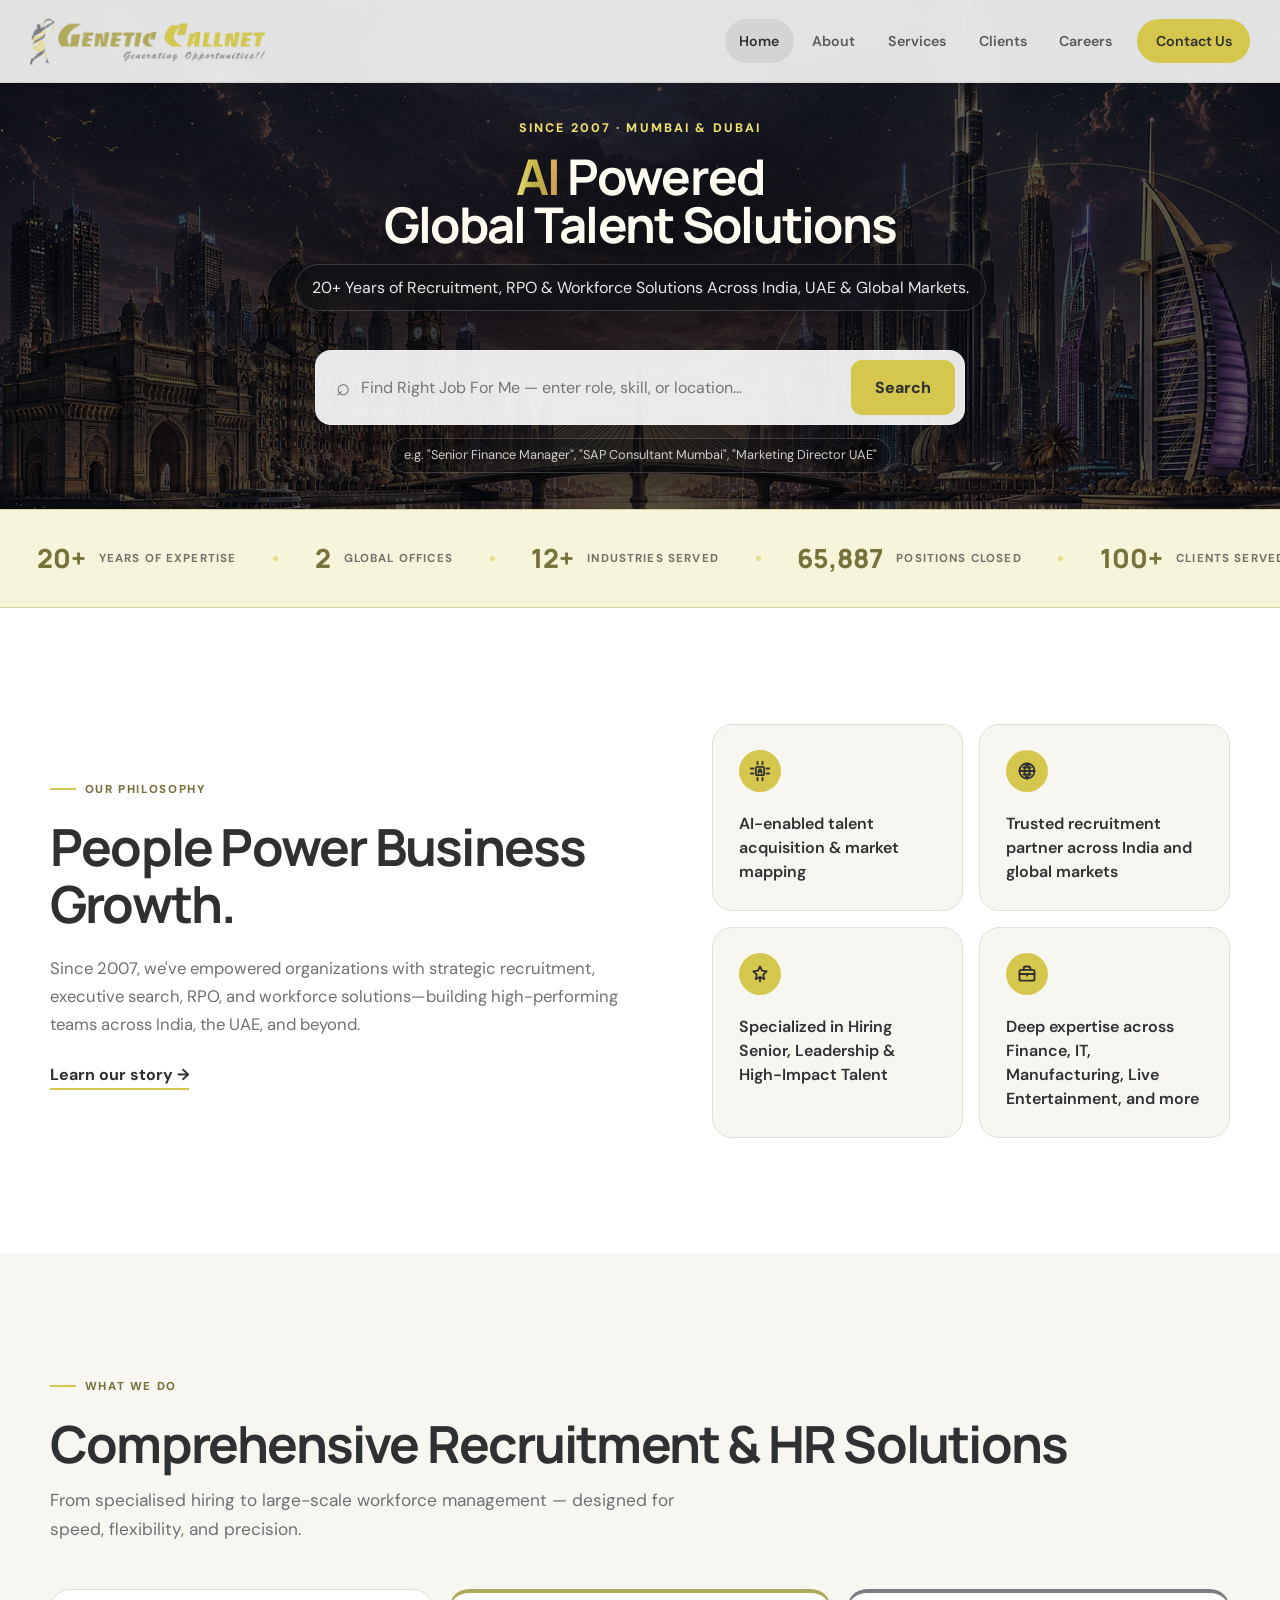
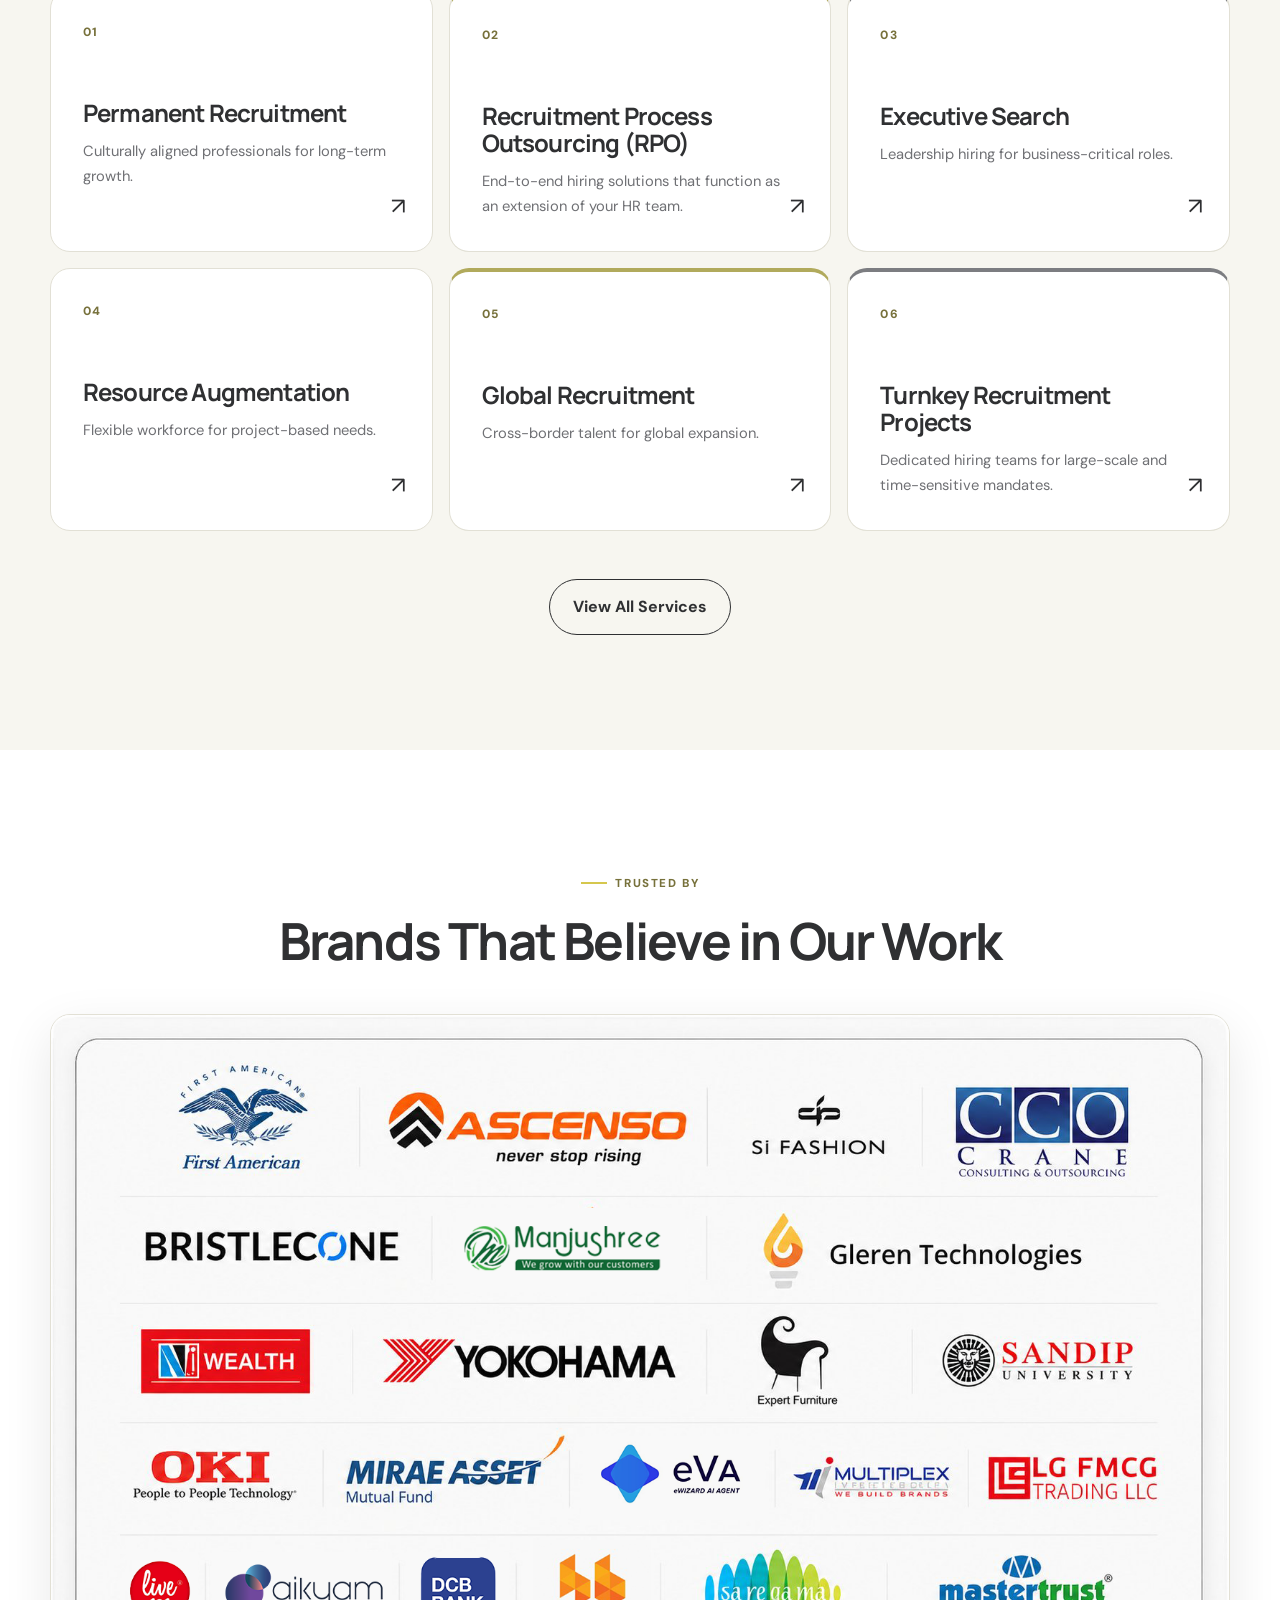
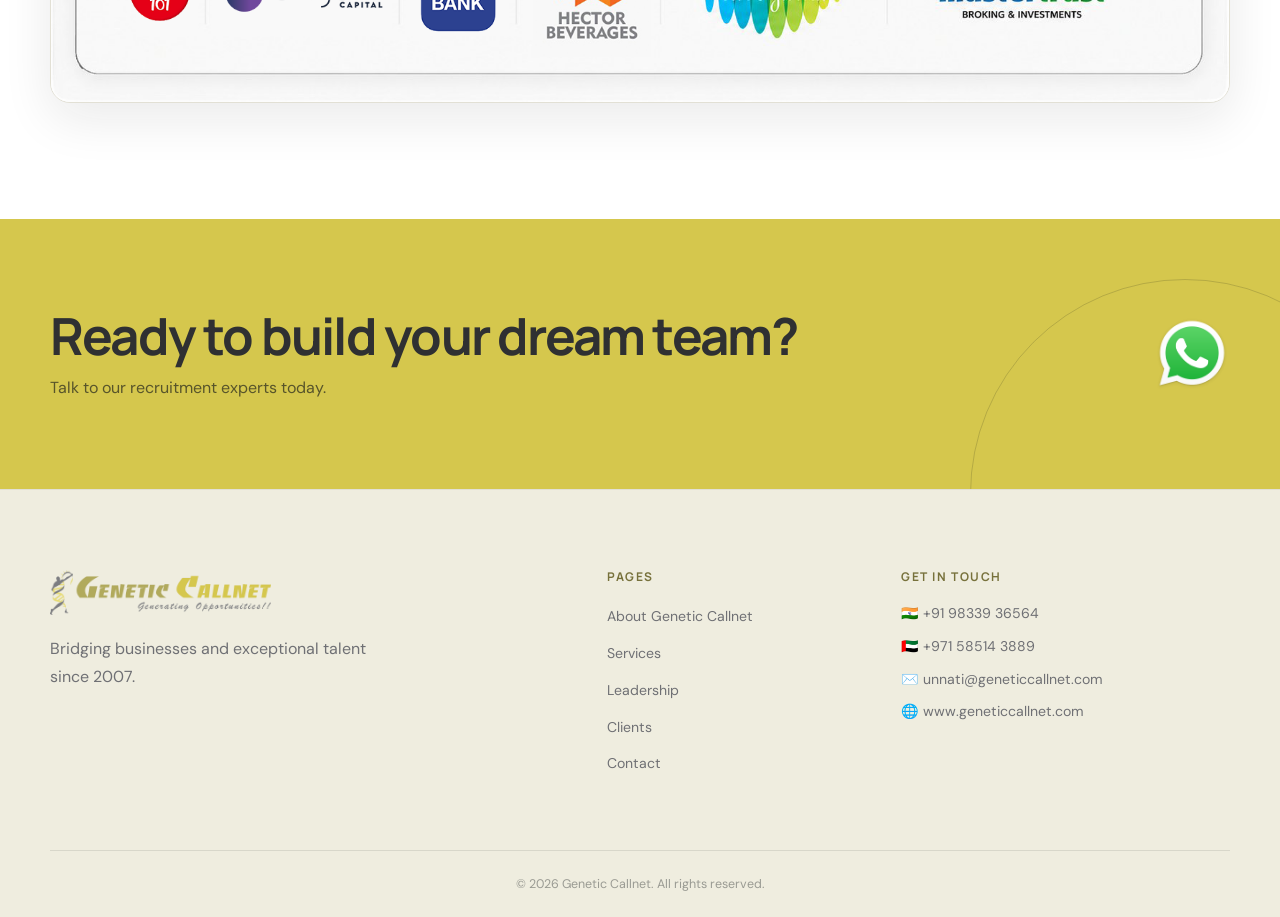
==== commit 1aa82559: "Add files via upload" ====
--- a/index.html
+++ b/index.html
@@ -18,8 +18,7 @@
         <li class="nav-item" id="about-dropdown">
           <button class="dropdown-toggle">About</button>
           <div class="dropdown-menu">
-            <a href="about.html">About Us</a>
-            <a href="why-us.html">Why Genetic Callnet</a>
+            <a href="about.html">About Genetic Callnet</a>
             <a href="leadership.html">Leadership Team</a>
           </div>
         </li>
@@ -41,10 +40,10 @@
     <div class="hero-content hero-content--centered">
       <p class="hero-eyebrow">Since 2007 · Mumbai & Dubai</p>
       <h1 class="hero-headline">
-        Building Stronger Businesses with<br/>
-        <em><span class="ai-accent">AI</span>-Powered Talent Solutions</em>
+        <span class="ai-accent">AI</span> Powered<br/>
+        <em>Global Talent Solutions</em>
       </h1>
-      <p class="hero-sub">20+ years of HR expertise delivering recruitment, RPO, resource augmentation, and workforce solutions across India, UAE, and global markets.</p>
+      <p class="hero-sub">20+ Years of Recruitment, RPO &amp; Workforce Solutions Across India, UAE &amp; Global Markets.</p>
       <div class="hero-search-wrap">
         <div class="hero-search-box">
           <span class="hero-search-icon">🔍</span>
@@ -89,8 +88,8 @@
     <div class="container two-col">
       <div class="intro-text">
         <span class="tag">Our Philosophy</span>
-        <h2>People are the foundation of business growth</h2>
-        <p>At Genetic Callnet, we have partnered with organisations since 2007 to solve hiring challenges through strategic recruitment, workforce planning, and scalable HR solutions. With offices in Mumbai and Dubai, we help businesses attract, engage, and retain exceptional talent.</p>
+        <h2>People Power Business Growth.</h2>
+        <p>Since 2007, we've empowered organizations with strategic recruitment, executive search, RPO, and workforce solutions—building high-performing teams across India, the UAE, and beyond.</p>
         <a href="about.html" class="link-arrow">Learn our story →</a>
       </div>
       <div class="why-grid">
@@ -100,7 +99,7 @@
         </div>
         <div class="why-card">
           <div class="why-icon">🏆</div>
-          <p>Multi-location presence across India and UAE</p>
+          <p>Trusted recruitment partner across India and global markets</p>
         </div>
         <div class="why-card">
           <div class="why-icon">🏆</div>
@@ -121,35 +120,35 @@
       <h2>Comprehensive Recruitment & HR Solutions</h2>
       <p class="section-sub">From specialised hiring to large-scale workforce management — designed for speed, flexibility, and precision.</p>
       <div class="service-cards">
-        <a href="services.html" class="service-card">
+        <a href="services.html#permanent-recruitment" class="service-card">
           <span class="sc-num">01</span>
           <h3>Permanent Recruitment</h3>
           <p>Culturally aligned professionals for long-term growth.</p>
         </a>
-        <a href="services.html" class="service-card">
+        <a href="services.html#rpo" class="service-card">
           <span class="sc-num">02</span>
           <h3>Recruitment Process Outsourcing (RPO)</h3>
           <p>End-to-end hiring solutions that function as an extension of your HR team.</p>
         </a>
-        <a href="services.html" class="service-card">
+        <a href="services.html#executive-search" class="service-card">
           <span class="sc-num">03</span>
           <h3>Executive Search</h3>
           <p>Leadership hiring for business-critical roles.</p>
         </a>
-        <a href="services.html" class="service-card">
+        <a href="services.html#resource-augmentation" class="service-card">
           <span class="sc-num">04</span>
           <h3>Resource Augmentation</h3>
           <p>Flexible workforce for project-based needs.</p>
         </a>
-        <a href="services.html" class="service-card">
+        <a href="services.html#global-recruitment" class="service-card">
           <span class="sc-num">05</span>
           <h3>Global Recruitment</h3>
           <p>Cross-border talent for global expansion.</p>
         </a>
-        <a href="services.html" class="service-card">
+        <a href="services.html#turnkey-recruitment-projects" class="service-card">
           <span class="sc-num">06</span>
-          <h3>Payroll & Compliance</h3>
-          <p>Reliable processing for operational efficiency.</p>
+          <h3>Turnkey Recruitment Projects</h3>
+          <p>Dedicated hiring teams for large-scale and time-sensitive mandates.</p>
         </a>
       </div>
       <div class="center-link"><a href="services.html" class="btn btn-outline">View All Services</a></div>
@@ -162,7 +161,7 @@
       <span class="tag">Trusted By</span>
       <h2>Brands That Believe in Our Work</h2>
       <div class="brands-logo-wrap">
-        <img src="clients-logos-v2.png" alt="Our Clients – First American, Ascenso, Si Fashion, Crane CCO, Bristlecone, Man Investments, Gleren Technologies, NJ Wealth, Yokohama, Expert Furniture, Sandip University, OKI, The Guardians, Mirae Asset, FundsIndia, Multiplex, LG FMCG, ANAROCK, Saregama, Mastertrust" class="brands-logo-img" />
+        <img src="Logos.png" alt="Our Clients – First American, Ascenso, Si Fashion, Crane CCO, Bristlecone, Manjushree, Gleren Technologies, NJ Wealth, Yokohama, Expert Furniture, Sandip University, OKI, Mirae Asset, eVA, Multiplex, LG FMCG, Live 101, Aikyam Capital, DCB Bank, Hector Beverages, Saregama, Mastertrust" class="brands-logo-img" />
       </div>
     </div>
   </section>
@@ -174,7 +173,7 @@
         <h2>Ready to build your dream team?</h2>
         <p>Talk to our recruitment experts today.</p>
       </div>
-      <a href="contact.html" class="btn btn-white">Talk to Our Recruitment Experts</a>
+      <a href="https://wa.link/q0jb32" class="whatsapp-icon-link" target="_blank" rel="noopener" aria-label="Chat on WhatsApp"><img src="WhatsApp_icon.png" alt="" /></a>
     </div>
   </section>
 
@@ -188,9 +187,8 @@
       <div class="footer-links">
         <h4>Pages</h4>
         <ul>
-          <li><a href="about.html">About Us</a></li>
+          <li><a href="about.html">About Genetic Callnet</a></li>
           <li><a href="services.html">Services</a></li>
-          <li><a href="why-us.html">Why Us</a></li>
           <li><a href="leadership.html">Leadership</a></li>
           <li><a href="clients.html">Clients</a></li>
           <li><a href="contact.html">Contact</a></li>
--- a/style.css
+++ b/style.css
@@ -213,21 +213,20 @@
 .hero {
   position: relative;
   display: flex;
-  min-height: 500px;
+  min-height: 430px;
   align-items: center;
   overflow: hidden;
-  padding: 7rem 0 2.75rem;
+  padding: 7.4rem 0 2.25rem;
   background:
-    linear-gradient(90deg, rgba(255,255,255,.98) 0%, rgba(255,255,255,.91) 38%, rgba(247,246,240,.5) 65%, rgba(247,246,240,.12) 100%),
-    url('MumbaiDubai.png') center center / cover no-repeat;
+    url('BG1.png') center center / cover no-repeat;
 }
 .hero::before {
   position: absolute;
   inset: 0;
   content: '';
   background:
-    radial-gradient(circle at 10% 22%, rgba(213,199,77,.22), transparent 27%),
-    linear-gradient(180deg, rgba(255,255,255,.08), rgba(177,170,92,.08));
+    radial-gradient(ellipse at center, rgba(8,10,16,.58) 0%, rgba(8,10,16,.46) 34%, rgba(8,10,16,.2) 60%, rgba(8,10,16,.08) 100%),
+    linear-gradient(180deg, rgba(5,7,12,.25), rgba(5,7,12,.44));
   pointer-events: none;
 }
 .hero::after {
@@ -240,49 +239,75 @@
   content: '';
 }
 .hero-content { position: relative; z-index: 1; width: min(1180px, calc(100% - 40px)); margin-inline: auto; }
-.hero--centered { text-align: left; }
-.hero-content--centered { display: block; }
-.hero--centered .hero-eyebrow, .hero--centered .hero-headline, .hero--centered .hero-sub { text-align: left; }
+.hero--centered { text-align: center; }
+.hero-content--centered { display: flex; flex-direction: column; align-items: center; }
+.hero--centered .hero-eyebrow, .hero--centered .hero-headline, .hero--centered .hero-sub { text-align: center; }
 .hero-headline {
-  max-width: 760px;
+  max-width: 1080px;
   margin-bottom: 1rem;
-  color: var(--ink);
-  font-size: clamp(2.5rem, 5vw, 4.65rem);
-}
-.hero-headline em { color: var(--ink); font-style: normal; }
+  color: #fffdf2;
+  font-size: clamp(2.25rem, 3.85vw, 3.65rem);
+  line-height: .98;
+  text-shadow: 0 8px 34px rgba(0,0,0,.44);
+}
+.hero-headline em { color: #fffdf2; font-style: normal; }
 .page-hero h1 em { color: var(--olive); font-style: normal; }
 .hero-headline .ai-accent {
   display: inline-block;
   color: transparent;
-  background: linear-gradient(90deg, #d5c74d 0%, #b1aa5c 58%, #7c7d81 100%);
+  background: linear-gradient(90deg, #fff38a 0%, #d5c74d 42%, #f5b867 100%);
   -webkit-background-clip: text;
   background-clip: text;
 }
 .hero-eyebrow {
   margin-bottom: .75rem;
-  color: var(--olive-deep);
+  color: #f0df70;
   font-size: .78rem;
   font-weight: 800;
   letter-spacing: .17em;
   text-transform: uppercase;
 }
-.hero-sub { max-width: 620px; margin: 0 0 1.25rem !important; color: var(--muted); font-size: 1rem; }
-.hero-search-wrap { width: 100%; max-width: 650px; margin-top: 1.2rem; }
+.hero-sub { max-width: 620px; margin: 0 auto 1.25rem !important; color: var(--muted); font-size: 1rem; }
+.hero .hero-sub {
+  max-width: 760px;
+  padding: .55rem 1rem;
+  border: 1px solid rgba(255,255,255,.18);
+  border-radius: 999px;
+  color: rgba(255,255,255,.9);
+  background: rgba(8,10,16,.42);
+  box-shadow: 0 16px 42px rgba(0,0,0,.24);
+  backdrop-filter: blur(10px);
+}
+.hero-search-wrap { width: 100%; max-width: 650px; margin: 1.2rem auto 0; }
 .hero-search-box {
   display: flex;
   align-items: center;
   gap: .7rem;
   padding: .55rem .55rem .55rem 1.25rem;
-  border: 1px solid rgba(17,20,24,.1);
+  border: 1px solid rgba(255,255,255,.28);
   border-radius: 16px;
-  background: rgba(255,255,255,.98);
-  box-shadow: var(--shadow-lg);
+  background: rgba(255,255,255,.9);
+  box-shadow: 0 22px 52px rgba(0,0,0,.28);
 }
 .hero-search-icon { color: var(--muted); font-size: 0; }
 .hero-search-icon::after { content: '⌕'; font-size: 1.5rem; }
 .hero-search-input { flex: 1; min-width: 0; padding: .7rem 0; border: 0; outline: 0; color: var(--ink); background: transparent; }
 .hero-search-btn { padding: .88rem 1.5rem; border: 0; border-radius: 11px; color: var(--ink); background: var(--yellow); cursor: pointer; font-weight: 800; }
-.hero-search-hint { margin-top: .8rem; color: rgba(17,20,24,.48); font-size: .8rem; text-align: left; }
+.hero-search-hint {
+  display: inline-flex;
+  align-items: center;
+  justify-content: center;
+  margin-top: .8rem;
+  padding: .35rem .85rem;
+  border: 1px solid rgba(255,255,255,.18);
+  border-radius: 999px;
+  color: rgba(255,255,255,.78);
+  background: rgba(8,10,16,.36);
+  box-shadow: 0 12px 32px rgba(0,0,0,.18);
+  backdrop-filter: blur(10px);
+  font-size: .8rem;
+  text-align: center;
+}
 
 .page-hero {
   position: relative;
@@ -302,9 +327,28 @@
 .page-hero::before { width: 420px; height: 420px; top: -180px; right: 5vw; }
 .page-hero::after { width: 220px; height: 220px; right: 24vw; bottom: -130px; }
 .page-hero-bg { position: absolute; inset: 0; background: linear-gradient(115deg, transparent 55%, rgba(255,255,255,.55)); }
-.page-hero .container { position: relative; z-index: 1; }
-.page-hero h1 { max-width: 850px; color: var(--ink); font-size: clamp(2.35rem, 4.7vw, 4.25rem); }
-.page-hero .hero-sub { margin-top: .9rem !important; margin-bottom: 0 !important; }
+.page-hero .container {
+  position: relative;
+  z-index: 1;
+  display: flex;
+  flex-direction: column;
+  align-items: flex-start;
+}
+.page-hero h1 {
+  max-width: 850px;
+  margin-right: auto;
+  margin-left: 0;
+  color: var(--ink);
+  font-size: clamp(2.35rem, 4.7vw, 4.25rem);
+  text-align: left;
+}
+.page-hero .hero-eyebrow,
+.page-hero .hero-sub {
+  text-align: left;
+}
+.page-hero .hero-sub {
+  margin: .9rem 0 0 !important;
+}
 
 /* Careers uses a deliberately more compact banner than other inner pages. */
 .careers-page-hero {
@@ -344,6 +388,25 @@
 .two-col { display: grid; grid-template-columns: 1.05fr .95fr; gap: clamp(3rem, 7vw, 7rem); align-items: center; }
 .intro-text h2 { margin-bottom: 1.35rem; }
 .intro-text p { font-size: 1.04rem; }
+.about-story-copy {
+  max-width: 760px;
+}
+.about-story-copy h2 {
+  max-width: 680px;
+  margin-bottom: 1.4rem;
+  font-size: clamp(2.35rem, 4.5vw, 4.15rem);
+  line-height: 1.04;
+  letter-spacing: -.055em;
+}
+.about-story-copy p {
+  max-width: 720px;
+  color: var(--muted);
+  font-size: clamp(1rem, 1.35vw, 1.13rem);
+  line-height: 1.72;
+}
+.about-story-copy p + p {
+  margin-top: 1.35rem;
+}
 .why-grid { display: grid; grid-template-columns: repeat(2, 1fr); gap: 1rem; }
 .why-card, .step, .number-card, .industry-card, .brand-tile, .about-highlight {
   border: 1px solid var(--line);
@@ -357,8 +420,42 @@
   border-color: var(--olive);
   box-shadow: var(--shadow);
 }
-.why-icon { display: grid; width: 42px; height: 42px; place-items: center; margin-bottom: 1.25rem; border-radius: 50%; color: var(--ink); background: var(--yellow); font-size: 0; }
-.why-icon::after { content: '✓'; font-size: 1rem; font-weight: 900; }
+.why-icon {
+  position: relative;
+  display: grid;
+  width: 42px;
+  height: 42px;
+  place-items: center;
+  margin-bottom: 1.25rem;
+  border-radius: 50%;
+  color: var(--ink);
+  background: var(--yellow);
+  font-size: 0;
+}
+.why-icon::after {
+  position: absolute;
+  top: 50%;
+  left: 50%;
+  width: 20px;
+  height: 20px;
+  content: '';
+  background: currentColor;
+  transform: translate(-50%, -50%);
+  mask: var(--why-icon-mask) center / contain no-repeat;
+  -webkit-mask: var(--why-icon-mask) center / contain no-repeat;
+}
+.why-card:nth-child(1) .why-icon {
+  --why-icon-mask: url("data:image/svg+xml,%3Csvg xmlns='http://www.w3.org/2000/svg' viewBox='0 0 24 24' fill='none' stroke='black' stroke-width='2.2' stroke-linecap='round' stroke-linejoin='round'%3E%3Crect x='7' y='7' width='10' height='10' rx='2'/%3E%3Cpath d='M9 1v3M15 1v3M9 20v3M15 20v3M1 9h3M1 15h3M20 9h3M20 15h3M10 14l1.1-4h1.8l1.1 4M10.45 12.7h3.1'/%3E%3C/svg%3E");
+}
+.why-card:nth-child(2) .why-icon {
+  --why-icon-mask: url("data:image/svg+xml,%3Csvg xmlns='http://www.w3.org/2000/svg' viewBox='0 0 24 24' fill='none' stroke='black' stroke-width='2.2' stroke-linecap='round' stroke-linejoin='round'%3E%3Ccircle cx='12' cy='12' r='9'/%3E%3Cpath d='M3 12h18M12 3a14 14 0 0 1 0 18M12 3a14 14 0 0 0 0 18M7.5 7.8h9M7.5 16.2h9'/%3E%3C/svg%3E");
+}
+.why-card:nth-child(3) .why-icon {
+  --why-icon-mask: url("data:image/svg+xml,%3Csvg xmlns='http://www.w3.org/2000/svg' viewBox='0 0 24 24' fill='none' stroke='black' stroke-width='2.2' stroke-linecap='round' stroke-linejoin='round'%3E%3Cpath d='M12 3l2.4 5 5.6.8-4 3.9.95 5.5L12 15.6l-4.95 2.6.95-5.5-4-3.9 5.6-.8L12 3Z'/%3E%3Cpath d='M12 15.6v5.2'/%3E%3C/svg%3E");
+}
+.why-card:nth-child(4) .why-icon {
+  --why-icon-mask: url("data:image/svg+xml,%3Csvg xmlns='http://www.w3.org/2000/svg' viewBox='0 0 24 24' fill='none' stroke='black' stroke-width='2.2' stroke-linecap='round' stroke-linejoin='round'%3E%3Crect x='3' y='7' width='18' height='13' rx='2'/%3E%3Cpath d='M8 7V5.5A2.5 2.5 0 0 1 10.5 3h3A2.5 2.5 0 0 1 16 5.5V7M3 12h18M12 12v2'/%3E%3C/svg%3E");
+}
 .why-card p { color: var(--ink); font-weight: 600; line-height: 1.5; }
 
 .services-strip { background: var(--canvas); }
@@ -399,8 +496,26 @@
 .mv-card { min-height: 320px; padding: 3rem; border-radius: var(--radius-lg); }
 .mission { border: 1px solid rgba(177,170,92,.35); background: var(--olive-soft); }
 .vision { background: var(--yellow); }
-.mv-icon { display: grid; width: 48px; height: 48px; place-items: center; margin-bottom: 4rem; border: 1px solid currentColor; border-radius: 50%; font-size: 0; }
-.mv-icon::after { content: '✦'; font-size: 1.3rem; }
+.mv-icon {
+  position: relative;
+  display: grid;
+  width: 48px;
+  height: 48px;
+  place-items: center;
+  margin-bottom: 4rem;
+  border: 1px solid currentColor;
+  border-radius: 50%;
+  font-size: 0;
+}
+.mv-icon::after {
+  position: absolute;
+  top: 50%;
+  left: 50%;
+  content: '✦';
+  font-size: 1.3rem;
+  line-height: 1;
+  transform: translate(-50%, -50%);
+}
 .mission .mv-icon, .mission h3 { color: var(--olive-deep); }
 .mission p { color: var(--muted); }
 .vision p { color: rgba(17,20,24,.68); }
@@ -428,6 +543,8 @@
   background: white;
   transition: transform var(--ease), border-color var(--ease), box-shadow var(--ease);
 }
+.svc-full-card[id] { scroll-margin-top: 110px; }
+#why-genetic-callnet { scroll-margin-top: 110px; }
 .svc-full-card:hover, .adv-card:hover { transform: translateY(-6px); border-color: var(--olive); box-shadow: var(--shadow); }
 .svc-icon-box {
   position: relative;
@@ -544,6 +661,11 @@
 .contact-layout { display: grid; grid-template-columns: .85fr 1.15fr; gap: clamp(3rem, 7vw, 7rem); align-items: start; }
 .contact-info-col h2, .contact-form-col h2 { margin-bottom: 2rem; }
 .contact-cards { display: grid; gap: .8rem; }
+@media (min-width: 961px) {
+  .contact-info-col .contact-cards {
+    margin-top: clamp(4.7rem, 6.4vw, 7rem);
+  }
+}
 .contact-card { display: flex; gap: 1rem; align-items: center; padding: 1.25rem; border: 1px solid var(--line); border-radius: 16px; background: var(--canvas); }
 .contact-card-icon {
   position: relative;
@@ -620,8 +742,62 @@
 .cta-inner { position: relative; z-index: 1; display: flex; align-items: center; justify-content: space-between; gap: 2rem; }
 .cta-inner h2 { max-width: 750px; font-size: clamp(2rem, 4vw, 3.5rem); }
 .cta-inner p { margin-top: .6rem; color: rgba(17,20,24,.64); }
-.cta-banner .btn-white { border: 1px solid rgba(17,20,24,.18); background: white; color: var(--ink); }
-.cta-banner .btn-white:hover { border-color: var(--ink); background: #fffdf1; color: var(--ink); }
+.cta-banner .btn-white {
+  border: 0;
+  background: #25d366;
+  color: white;
+  box-shadow: 0 14px 28px rgba(17,20,24,.18);
+}
+.cta-banner .btn-white:hover {
+  transform: translateY(-3px);
+  background: #1fc65e;
+  color: white;
+  box-shadow: 0 18px 38px rgba(17,20,24,.24);
+}
+.btn-whatsapp {
+  display: inline-flex;
+  align-items: center;
+  justify-content: center;
+  gap: .75rem;
+  min-height: 56px;
+  border-radius: 999px;
+  padding: .9rem 1.65rem;
+  white-space: nowrap;
+  font-size: 1rem;
+  font-weight: 800;
+  letter-spacing: .01em;
+}
+.btn-whatsapp::before {
+  display: block;
+  flex: 0 0 auto;
+  width: 1.65rem;
+  height: 1.65rem;
+  content: '';
+  background: currentColor;
+  box-shadow: none;
+  mask: url("data:image/svg+xml,%3Csvg viewBox='0 0 32 32' xmlns='http://www.w3.org/2000/svg'%3E%3Cpath fill='black' d='M16.02 3C8.85 3 3.02 8.82 3.02 15.98c0 2.29.6 4.52 1.74 6.49L3 29l6.7-1.72a12.9 12.9 0 0 0 6.32 1.61C23.18 28.89 29 23.08 29 15.98S23.18 3 16.02 3Zm0 23.7c-1.94 0-3.84-.52-5.5-1.51l-.39-.23-3.98 1.02 1.06-3.86-.25-.4a10.63 10.63 0 0 1-1.74-5.74c0-5.95 4.85-10.79 10.8-10.79 5.96 0 10.8 4.84 10.8 10.79 0 5.94-4.84 10.72-10.8 10.72Zm5.92-8.02c-.32-.16-1.91-.94-2.2-1.05-.3-.11-.52-.16-.74.16-.21.32-.84 1.05-1.03 1.26-.19.21-.38.24-.7.08-.32-.16-1.36-.5-2.6-1.6-.96-.86-1.61-1.92-1.8-2.24-.18-.32-.02-.5.14-.66.14-.14.32-.38.48-.57.16-.19.21-.32.32-.54.11-.21.05-.4-.03-.57-.08-.16-.73-1.76-1-2.42-.26-.63-.53-.54-.73-.55h-.63c-.22 0-.57.08-.87.4-.3.32-1.14 1.11-1.14 2.71s1.17 3.15 1.33 3.37c.16.21 2.31 3.52 5.6 4.94.78.34 1.39.54 1.86.69.78.25 1.5.21 2.07.13.63-.09 1.91-.78 2.18-1.53.27-.75.27-1.39.19-1.53-.08-.13-.29-.21-.62-.37Z'/%3E%3C/svg%3E") center / contain no-repeat;
+  -webkit-mask: url("data:image/svg+xml,%3Csvg viewBox='0 0 32 32' xmlns='http://www.w3.org/2000/svg'%3E%3Cpath fill='black' d='M16.02 3C8.85 3 3.02 8.82 3.02 15.98c0 2.29.6 4.52 1.74 6.49L3 29l6.7-1.72a12.9 12.9 0 0 0 6.32 1.61C23.18 28.89 29 23.08 29 15.98S23.18 3 16.02 3Zm0 23.7c-1.94 0-3.84-.52-5.5-1.51l-.39-.23-3.98 1.02 1.06-3.86-.25-.4a10.63 10.63 0 0 1-1.74-5.74c0-5.95 4.85-10.79 10.8-10.79 5.96 0 10.8 4.84 10.8 10.79 0 5.94-4.84 10.72-10.8 10.72Zm5.92-8.02c-.32-.16-1.91-.94-2.2-1.05-.3-.11-.52-.16-.74.16-.21.32-.84 1.05-1.03 1.26-.19.21-.38.24-.7.08-.32-.16-1.36-.5-2.6-1.6-.96-.86-1.61-1.92-1.8-2.24-.18-.32-.02-.5.14-.66.14-.14.32-.38.48-.57.16-.19.21-.32.32-.54.11-.21.05-.4-.03-.57-.08-.16-.73-1.76-1-2.42-.26-.63-.53-.54-.73-.55h-.63c-.22 0-.57.08-.87.4-.3.32-1.14 1.11-1.14 2.71s1.17 3.15 1.33 3.37c.16.21 2.31 3.52 5.6 4.94.78.34 1.39.54 1.86.69.78.25 1.5.21 2.07.13.63-.09 1.91-.78 2.18-1.53.27-.75.27-1.39.19-1.53-.08-.13-.29-.21-.62-.37Z'/%3E%3C/svg%3E") center / contain no-repeat;
+}
+.whatsapp-icon-link {
+  display: inline-flex;
+  align-items: center;
+  justify-content: center;
+  width: 76px;
+  height: 76px;
+  border-radius: 50%;
+  background: transparent;
+  transition: transform var(--ease), filter var(--ease);
+}
+.whatsapp-icon-link:hover {
+  transform: translateY(-3px) scale(1.04);
+  filter: drop-shadow(0 16px 28px rgba(17,20,24,.22));
+}
+.whatsapp-icon-link img {
+  display: block;
+  width: 100%;
+  height: 100%;
+  object-fit: contain;
+}
 
 .footer { padding: 5rem 0 0; border-top: 1px solid var(--line); background: var(--olive-soft); }
 .footer-grid { display: grid; grid-template-columns: 1.5fr .7fr 1fr; gap: 4rem; padding-bottom: 4rem; border-bottom: 1px solid rgba(17,20,24,.1); }
@@ -751,14 +927,13 @@
   .nav-links .nav-cta { margin: .6rem 0 0; justify-content: center; }
   .dropdown-menu { position: static; margin-top: .3rem; border: 0; background: var(--canvas); box-shadow: none; }
   .hero {
-    min-height: 560px;
-    padding: 6.5rem 0 2.5rem;
+    min-height: 470px;
+    padding: 7.1rem 0 2.25rem;
     background:
-      linear-gradient(90deg, rgba(255,255,255,.97) 0%, rgba(255,255,255,.88) 62%, rgba(247,246,240,.5) 100%),
-      url('MumbaiDubai.png') center center / cover no-repeat;
+      url('BG1.png') center center / cover no-repeat;
   }
   .hero::before { inset: 0; opacity: 1; }
-  .hero-headline { font-size: clamp(2.25rem, 10.5vw, 3.35rem); }
+  .hero-headline { max-width: 720px; font-size: clamp(2rem, 8vw, 2.75rem); line-height: 1.03; }
   .hero-search-box { flex-wrap: wrap; padding: .8rem; border-radius: 14px; }
   .hero-search-icon { display: none; }
   .hero-search-input { width: 100%; flex-basis: calc(100% - 110px); padding-left: .4rem; }
